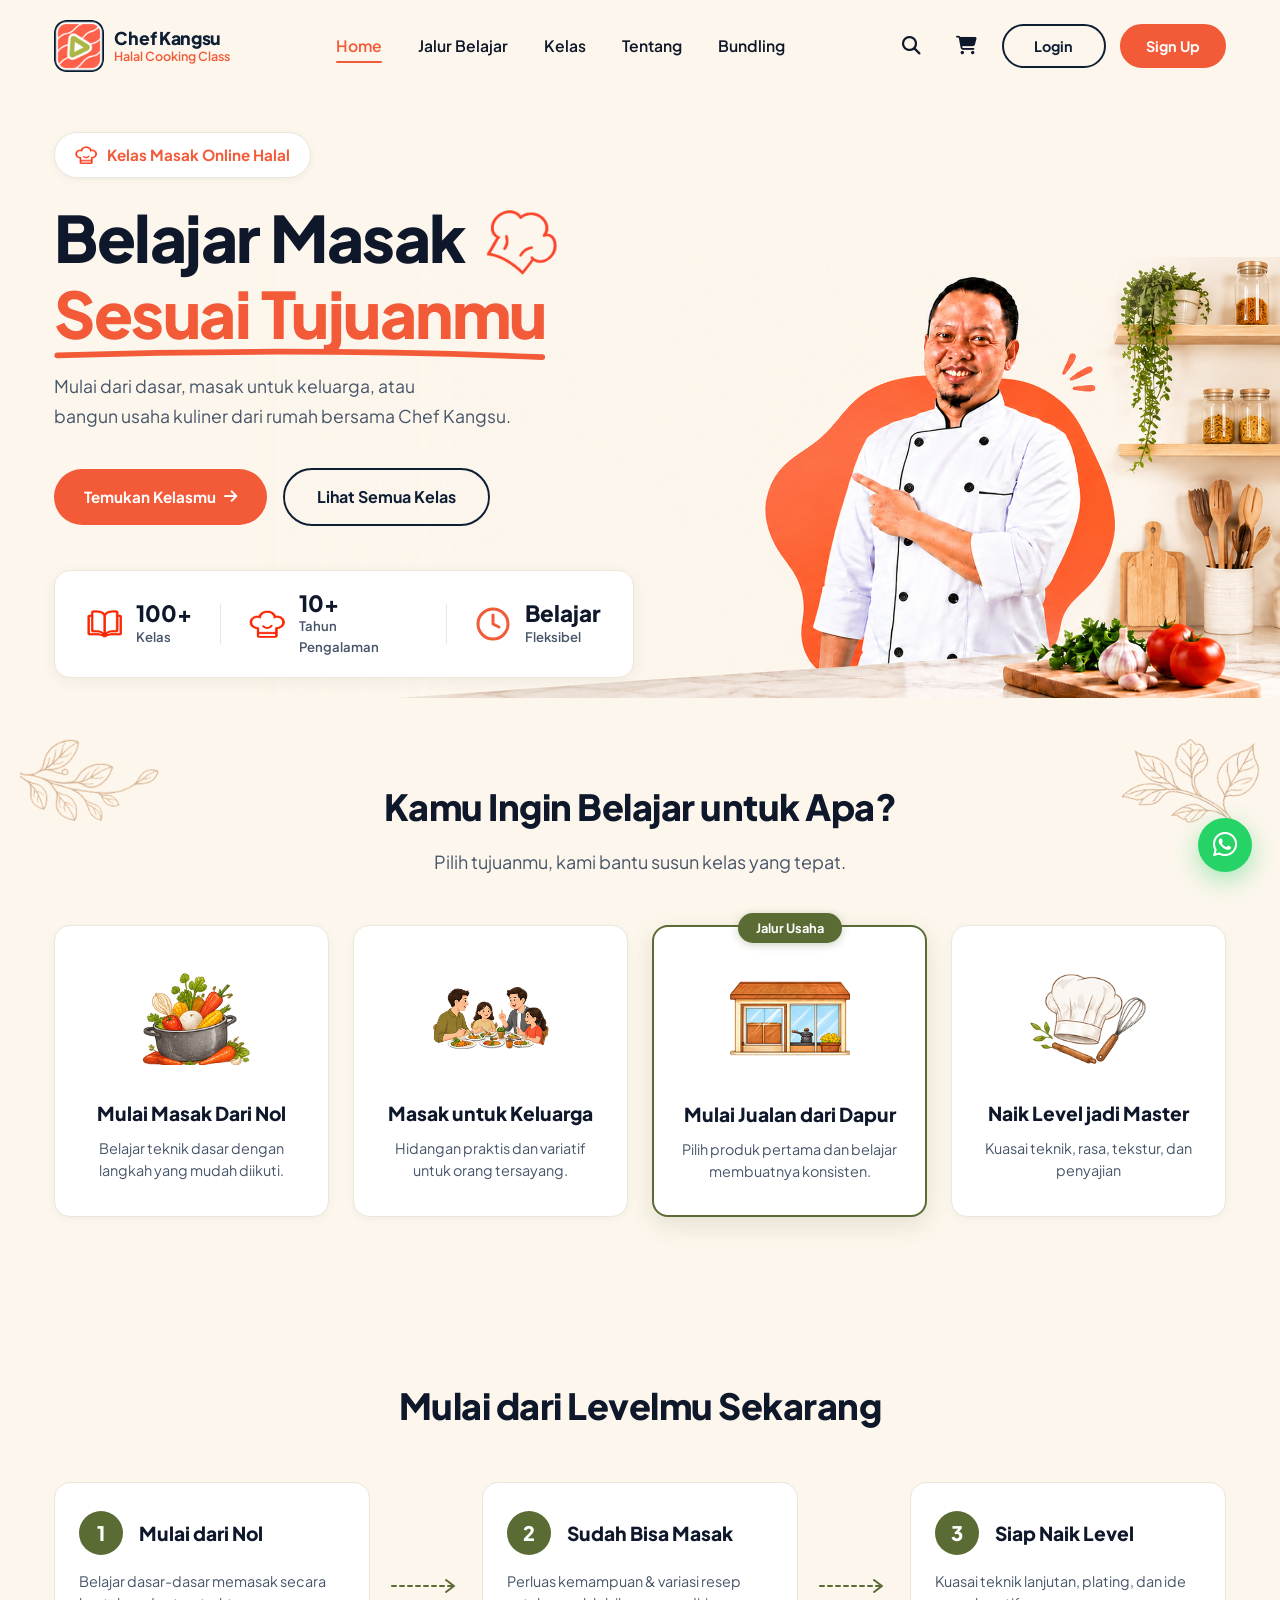
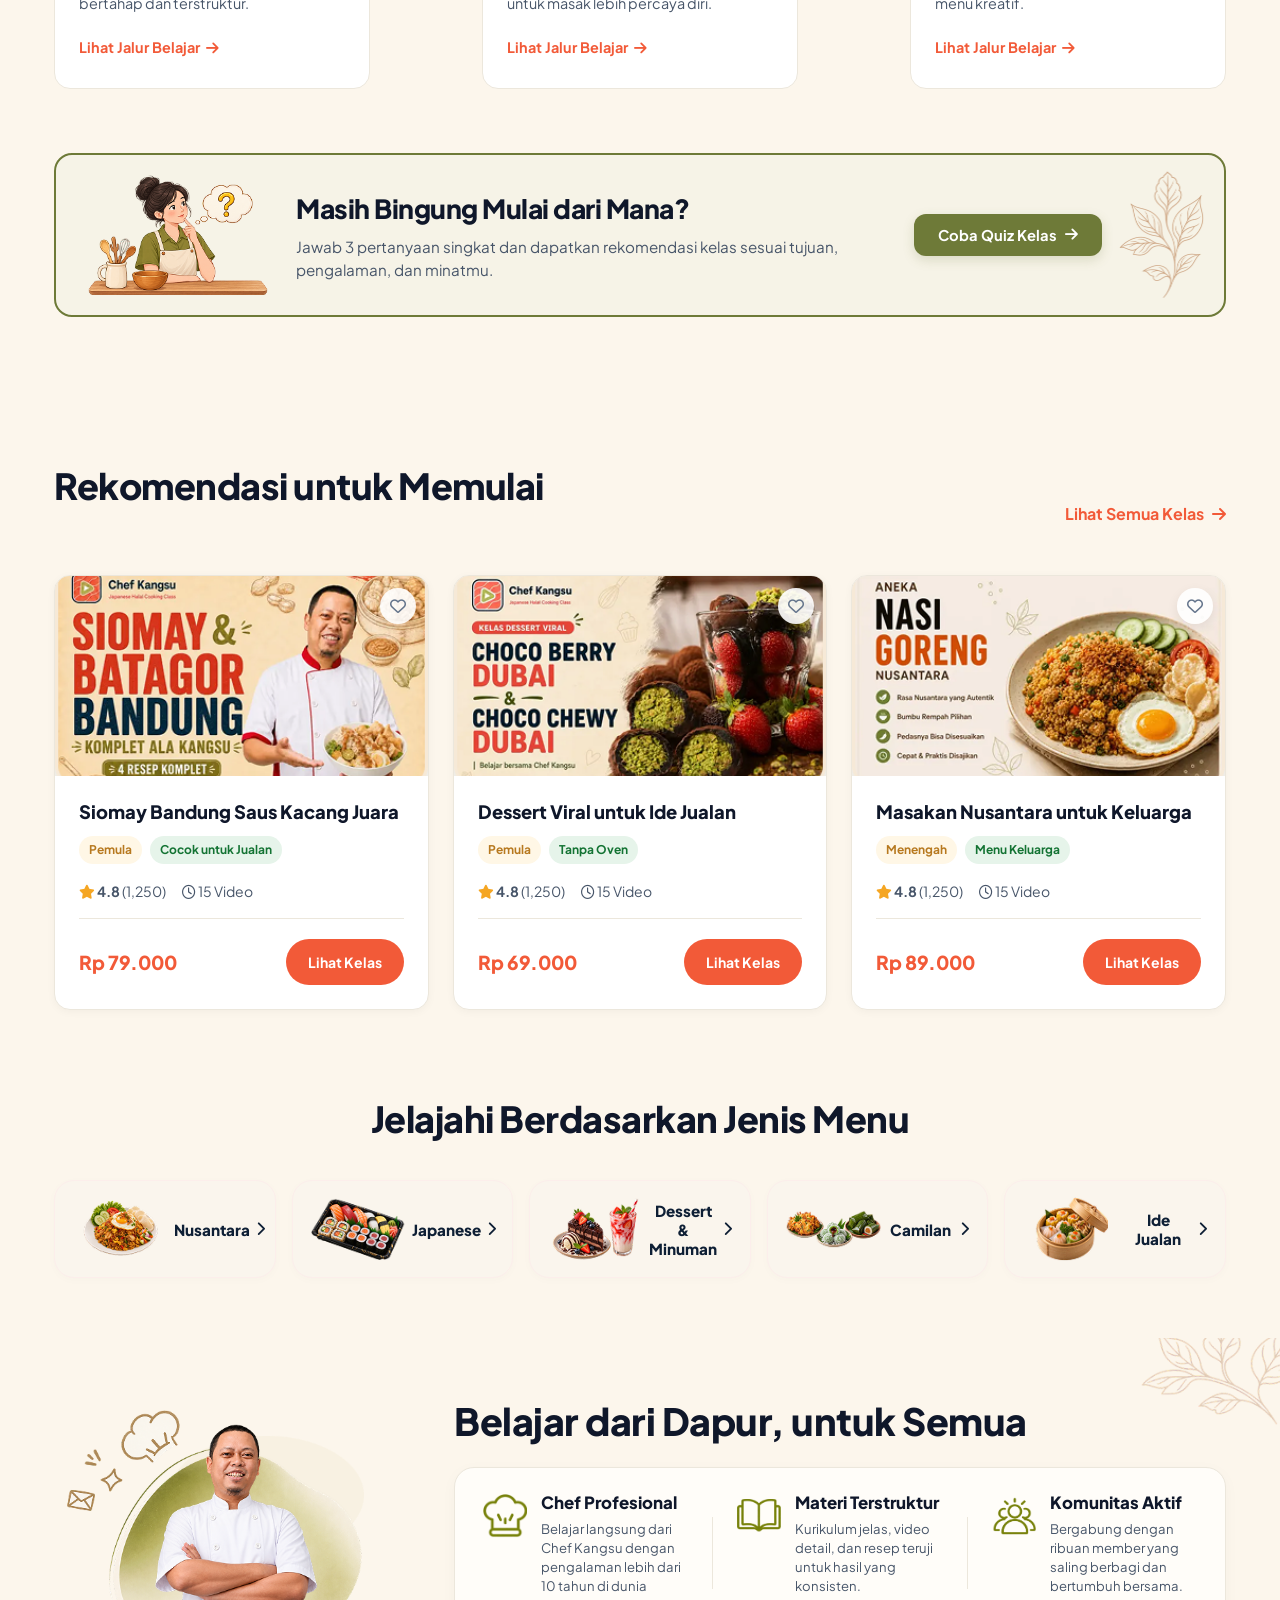
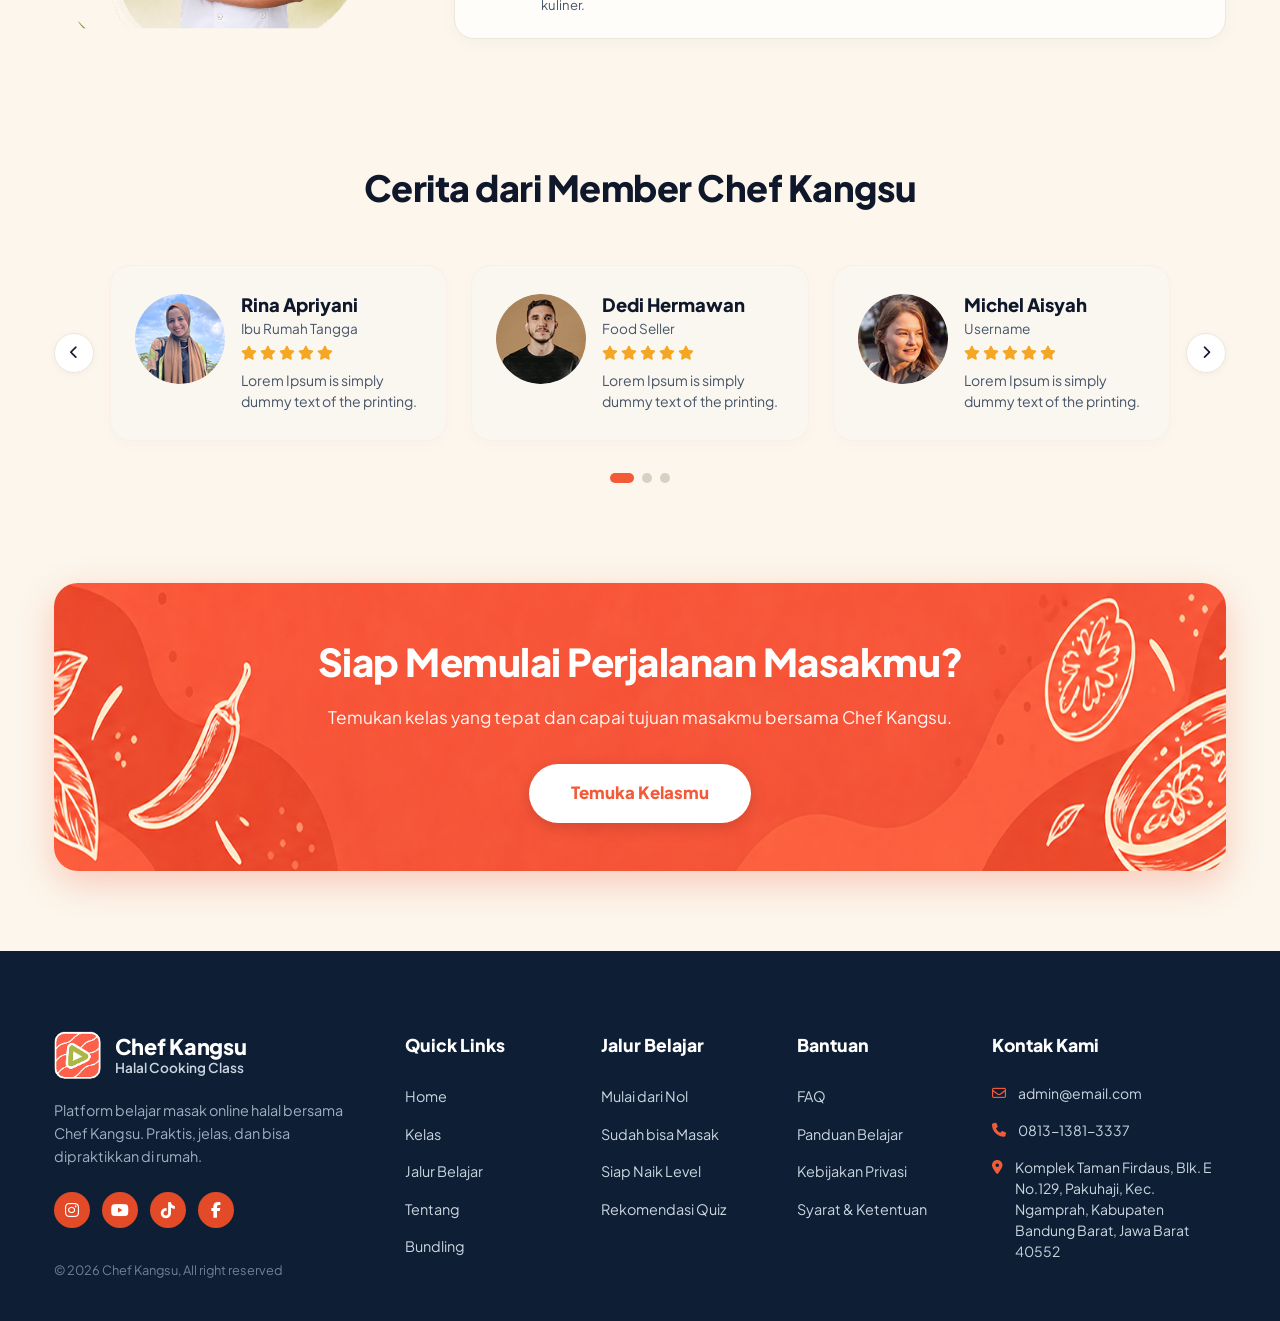
==== index.html @ f5a09a54 "First Commit" ====
<!DOCTYPE html>
<html lang="id">
<head>
  <meta charset="UTF-8">
  <meta name="viewport" content="width=device-width, initial-scale=1.0">
  <title>Chef Kangsu - Halal Cooking Class</title>
  
  <!-- Google Fonts: Plus Jakarta Sans -->
  <link rel="preconnect" href="https://fonts.googleapis.com">
  <link rel="preconnect" href="https://fonts.gstatic.com" crossorigin>
  <link href="https://fonts.googleapis.com/css2?family=Plus+Jakarta+Sans:wght@400;500;600;700;800&display=swap" rel="stylesheet">
  
  <!-- FontAwesome Icons -->
  <link rel="stylesheet" href="https://cdnjs.cloudflare.com/ajax/libs/font-awesome/6.4.0/css/all.min.css">
  
  <!-- Custom Styles -->
  <link rel="stylesheet" href="style.css">
</head>
<body>

  <!-- ==================== HEADER / NAVBAR ==================== -->
  <header class="navbar" id="navbar">
    <div class="container nav-container">
      <a href="#" class="logo-link">
        <img src="Asset/LogoBlack 1.png" alt="Chef Kangsu Logo" class="logo-img">
        <div class="logo-text">
          <span class="logo-name">Chef Kangsu</span>
          <span class="logo-tagline">Halal Cooking Class</span>
        </div>
      </a>

      <nav class="nav-menu" id="nav-menu">
        <ul class="nav-list">
          <li class="nav-item"><a href="#home" class="nav-link active">Home</a></li>
          <li class="nav-item"><a href="#jalur" class="nav-link">Jalur Belajar</a></li>
          <li class="nav-item"><a href="#kelas" class="nav-link">Kelas</a></li>
          <li class="nav-item"><a href="#tentang" class="nav-link">Tentang</a></li>
          <li class="nav-item"><a href="#bundling" class="nav-link">Bundling</a></li>
        </ul>
        <div class="mobile-nav-actions">
          <a href="#login" class="btn btn-outline-dark btn-pill">Login</a>
          <a href="#signup" class="btn btn-primary btn-pill">Sign Up</a>
        </div>
      </nav>

      <div class="nav-actions">
        <button class="icon-btn" aria-label="Search"><i class="fa-solid fa-magnifying-glass"></i></button>
        <button class="icon-btn" aria-label="Cart"><i class="fa-solid fa-cart-shopping"></i></button>
        <a href="#login" class="btn btn-outline-dark btn-pill">Login</a>
        <a href="#signup" class="btn btn-primary btn-pill">Sign Up</a>
        <button class="hamburger" id="hamburger" aria-label="Toggle Navigation">
          <i class="fa-solid fa-bars"></i>
        </button>
      </div>
    </div>
  </header>

  <main>
    <!-- ==================== HERO SECTION ==================== -->
    <section class="hero" id="home">
      <div class="hero-bg-visual">
        <img src="Asset/homebaru3.png" alt="Chef Kangsu - Halal Cooking Class" class="full-hero-bg-img">
      </div>

      <div class="container hero-container">
        <div class="hero-content">

          <!-- Badge Tag -->
          <div class="badge-tag">
            <img src="Asset/topicardbawah.png" alt="Chef Hat" class="badge-tag-icon">
            <span>Kelas Masak Online Halal</span>
          </div>

          <!-- Hero Title dengan Doodle Chef Hat dari foto -->
          <h1 class="hero-title">
            Belajar Masak
            <img src="Asset/herotopi.png" alt="Chef Hat" class="doodle-hat">
            <br>
            <span class="text-coral underline-wrapper">
              Sesuai Tujuanmu
              <svg class="doodle-underline" viewBox="0 0 580 22" fill="none" preserveAspectRatio="none">
                <path d="M 4 14 Q 290 4 576 16" stroke="#F25A38" stroke-width="7" stroke-linecap="round"/>
              </svg>
            </span>
          </h1>

          <!-- Deskripsi -->
          <p class="hero-description">
            Mulai dari dasar, masak untuk keluarga, atau<br>
            bangun usaha kuliner dari rumah bersama Chef Kangsu.
          </p>

          <!-- CTA Buttons -->
          <div class="hero-cta-group">
            <a href="#kelas" class="btn btn-primary btn-pill btn-arrow">
              Temukan Kelasmu <i class="fa-solid fa-arrow-right"></i>
            </a>
            <a href="#kelas" class="btn btn-outline-hero">Lihat Semua Kelas</a>
          </div>

          <!-- Stats Card -->
          <div class="hero-stats">
            <div class="stat-item">
              <div class="stat-icon">
                <img src="Asset/bukucardbawah.png" alt="Kelas" class="stat-card-icon">
              </div>
              <div class="stat-info">
                <span class="stat-number">100+</span>
                <span class="stat-label">Kelas</span>
              </div>
            </div>

            <div class="stat-divider"></div>

            <div class="stat-item">
              <div class="stat-icon">
                <img src="Asset/topicardbawah.png" alt="Tahun Pengalaman" class="stat-card-icon">
              </div>
              <div class="stat-info">
                <span class="stat-number">10+</span>
                <span class="stat-label">Tahun Pengalaman</span>
              </div>
            </div>

            <div class="stat-divider"></div>

            <div class="stat-item">
              <div class="stat-icon">
                <!-- Ikon Jam (persis template 1Home) -->
                <svg width="36" height="36" viewBox="0 0 24 24" fill="none" stroke="#F25A38" stroke-width="2" stroke-linecap="round" stroke-linejoin="round">
                  <circle cx="12" cy="12" r="10"/>
                  <polyline points="12 6 12 12 16 14"/>
                </svg>
              </div>
              <div class="stat-info">
                <span class="stat-number">Belajar</span>
                <span class="stat-label">Fleksibel</span>
              </div>
            </div>

          </div>

        </div>
      </div>
    </section>

    <!-- ==================== TUJUAN BELAJAR SECTION ==================== -->
    <section class="section section-tujuan" id="tujuan">
      <div class="container">
        <!-- Decorative Leaves (Tertukar: Left = daundekor2, Right = daundekor1) -->
        <img src="Asset/daundekor2.png" alt="" class="leaf-decor leaf-left">
        <img src="Asset/daundekor1.png" alt="" class="leaf-decor leaf-right">

        <div class="section-header text-center">
          <h2 class="section-title">Kamu Ingin Belajar untuk Apa?</h2>
          <p class="section-subtitle">Pilih tujuanmu, kami bantu susun kelas yang tepat.</p>
        </div>

        <div class="grid grid-4 grid-tujuan">
          <!-- Card 1 -->
          <div class="card card-tujuan">
            <div class="card-img-wrapper">
              <img src="Asset/cardbelajar1.png" alt="Mulai Masak Dari Nol">
            </div>
            <h3 class="card-title">Mulai Masak Dari Nol</h3>
            <p class="card-desc">Belajar teknik dasar dengan langkah yang mudah diikuti.</p>
          </div>

          <!-- Card 2 -->
          <div class="card card-tujuan">
            <div class="card-img-wrapper">
              <img src="Asset/cardbelajar2.png" alt="Masak untuk Keluarga">
            </div>
            <h3 class="card-title">Masak untuk Keluarga</h3>
            <p class="card-desc">Hidangan praktis dan variatif untuk orang tersayang.</p>
          </div>

          <!-- Card 3 (Highlighted) -->
          <div class="card card-tujuan card-highlight">
            <span class="card-badge-top">Jalur Usaha</span>
            <div class="card-img-wrapper">
              <img src="Asset/cardbelajar3.png" alt="Mulai Jualan dari Dapur">
            </div>
            <h3 class="card-title">Mulai Jualan dari Dapur</h3>
            <p class="card-desc">Pilih produk pertama dan belajar membuatnya konsisten.</p>
          </div>

          <!-- Card 4 -->
          <div class="card card-tujuan">
            <div class="card-img-wrapper">
              <img src="Asset/cardbelajar4.png" alt="Naik Level jadi Master">
            </div>
            <h3 class="card-title">Naik Level jadi Master</h3>
            <p class="card-desc">Kuasai teknik, rasa, tekstur, dan penyajian</p>
          </div>
        </div>
      </div>
    </section>

    <!-- ==================== ALUR LEVEL SECTION ==================== -->
    <section class="section section-level" id="jalur">
      <div class="container">
        <div class="section-header text-center">
          <h2 class="section-title">Mulai dari Levelmu Sekarang</h2>
        </div>

        <div class="level-flow">
          <!-- Step 1 -->
          <div class="level-card">
            <div class="level-card-header">
              <div class="level-badge">1</div>
              <h3 class="level-title">Mulai dari Nol</h3>
            </div>
            <p class="level-desc">Belajar dasar-dasar memasak secara bertahap dan terstruktur.</p>
            <a href="#kelas" class="level-link">Lihat Jalur Belajar <i class="fa-solid fa-arrow-right"></i></a>
          </div>

          <!-- Dashed Arrow 1 -->
          <div class="level-arrow">
            <svg width="72" height="16" viewBox="0 0 72 16" fill="none">
              <path d="M2 8H62" stroke="#5B6B34" stroke-width="2" stroke-dasharray="4 4" stroke-linecap="round"/>
              <path d="M56 2L64 8L56 14" stroke="#5B6B34" stroke-width="2" stroke-linecap="round" stroke-linejoin="round"/>
            </svg>
          </div>

          <!-- Step 2 -->
          <div class="level-card">
            <div class="level-card-header">
              <div class="level-badge">2</div>
              <h3 class="level-title">Sudah Bisa Masak</h3>
            </div>
            <p class="level-desc">Perluas kemampuan & variasi resep untuk masak lebih percaya diri.</p>
            <a href="#kelas" class="level-link">Lihat Jalur Belajar <i class="fa-solid fa-arrow-right"></i></a>
          </div>

          <!-- Dashed Arrow 2 -->
          <div class="level-arrow">
            <svg width="72" height="16" viewBox="0 0 72 16" fill="none">
              <path d="M2 8H62" stroke="#5B6B34" stroke-width="2" stroke-dasharray="4 4" stroke-linecap="round"/>
              <path d="M56 2L64 8L56 14" stroke="#5B6B34" stroke-width="2" stroke-linecap="round" stroke-linejoin="round"/>
            </svg>
          </div>

          <!-- Step 3 -->
          <div class="level-card">
            <div class="level-card-header">
              <div class="level-badge">3</div>
              <h3 class="level-title">Siap Naik Level</h3>
            </div>
            <p class="level-desc">Kuasai teknik lanjutan, plating, dan ide menu kreatif.</p>
            <a href="#kelas" class="level-link">Lihat Jalur Belajar <i class="fa-solid fa-arrow-right"></i></a>
          </div>
        </div>

        <!-- Quiz Banner -->
        <div class="quiz-banner">
          <div class="quiz-visual">
            <img src="Asset/bingung.png" alt="Bingung Pilih Kelas" class="quiz-img">
          </div>
          <div class="quiz-content">
            <h3 class="quiz-title">Masih Bingung Mulai dari Mana?</h3>
            <p class="quiz-desc">Jawab 3 pertanyaan singkat dan dapatkan rekomendasi kelas sesuai tujuan, pengalaman, dan minatmu.</p>
          </div>
          <div class="quiz-action">
            <button class="btn btn-olive btn-pill btn-arrow" id="open-quiz-btn">
              Coba Quiz Kelas <i class="fa-solid fa-arrow-right"></i>
            </button>
          </div>
          <img src="Asset/card daun keatas .png" alt="" class="quiz-leaf-decor">
        </div>
      </div>
    </section>

    <!-- ==================== REKOMENDASI KELAS SECTION ==================== -->
    <section class="section section-rekomendasi" id="kelas">
      <div class="container">
        <div class="section-header-flex">
          <div>
            <h2 class="section-title">Rekomendasi untuk Memulai</h2>
          </div>
          <a href="#semua-kelas" class="link-see-all">Lihat Semua Kelas <i class="fa-solid fa-arrow-right"></i></a>
        </div>

        <div class="grid grid-3 grid-courses" id="courses-grid">
          <!-- Course Card 1 -->
          <div class="card card-course" data-category="camilan idejualan pemula">
            <div class="course-thumb">
              <img src="Asset/siomay.png" alt="Siomay Bandung Saus Kacang Juara">
              <button class="course-wishlist-btn" aria-label="Simpan ke Wishlist">
                <i class="fa-regular fa-heart"></i>
              </button>
            </div>
            <div class="course-body">
              <h3 class="course-title">Siomay Bandung Saus Kacang Juara</h3>
              <div class="course-tags">
                <span class="tag tag-yellow">Pemula</span>
                <span class="tag tag-green">Cocok untuk Jualan</span>
              </div>
              <div class="course-meta">
                <span class="meta-rating"><i class="fa-solid fa-star text-gold"></i> <strong>4.8</strong> (1,250)</span>
                <span class="meta-duration"><i class="fa-regular fa-clock"></i> 15 Video</span>
              </div>
              <div class="course-footer">
                <span class="course-price">Rp 79.000</span>
                <a href="#kelas" class="btn btn-primary btn-sm">Lihat Kelas</a>
              </div>
            </div>
          </div>

          <!-- Course Card 2 -->
          <div class="card card-course" data-category="dessert idejualan pemula">
            <div class="course-thumb">
              <img src="Asset/dubai.png" alt="Dessert Viral untuk Ide Jualan">
              <button class="course-wishlist-btn" aria-label="Simpan ke Wishlist">
                <i class="fa-regular fa-heart"></i>
              </button>
            </div>
            <div class="course-body">
              <h3 class="course-title">Dessert Viral untuk Ide Jualan</h3>
              <div class="course-tags">
                <span class="tag tag-yellow">Pemula</span>
                <span class="tag tag-green">Tanpa Oven</span>
              </div>
              <div class="course-meta">
                <span class="meta-rating"><i class="fa-solid fa-star text-gold"></i> <strong>4.8</strong> (1,250)</span>
                <span class="meta-duration"><i class="fa-regular fa-clock"></i> 15 Video</span>
              </div>
              <div class="course-footer">
                <span class="course-price">Rp 69.000</span>
                <a href="#kelas" class="btn btn-primary btn-sm">Lihat Kelas</a>
              </div>
            </div>
          </div>

          <!-- Course Card 3 -->
          <div class="card card-course" data-category="nusantara keluarga menengah">
            <div class="course-thumb">
              <img src="Asset/nasi.png" alt="Masakan Nusantara untuk Keluarga">
              <button class="course-wishlist-btn" aria-label="Simpan ke Wishlist">
                <i class="fa-regular fa-heart"></i>
              </button>
            </div>
            <div class="course-body">
              <h3 class="course-title">Masakan Nusantara untuk Keluarga</h3>
              <div class="course-tags">
                <span class="tag tag-yellow">Menengah</span>
                <span class="tag tag-green">Menu Keluarga</span>
              </div>
              <div class="course-meta">
                <span class="meta-rating"><i class="fa-solid fa-star text-gold"></i> <strong>4.8</strong> (1,250)</span>
                <span class="meta-duration"><i class="fa-regular fa-clock"></i> 15 Video</span>
              </div>
              <div class="course-footer">
                <span class="course-price">Rp 89.000</span>
                <a href="#kelas" class="btn btn-primary btn-sm">Lihat Kelas</a>
              </div>
            </div>
          </div>
        </div>
      </div>
    </section>

    <!-- ==================== JELAJAHI KATEGORI SECTION ==================== -->
    <section class="section section-kategori">
      <div class="container">
        <div class="section-header text-center">
          <h2 class="section-title">Jelajahi Berdasarkan Jenis Menu</h2>
          <div class="category-scroll-hint">
            <span><i class="fa-solid fa-hand-pointer"></i> Geser untuk melihat menu</span>
            <i class="fa-solid fa-arrow-right-long hint-arrow-anim"></i>
          </div>
        </div>

        <div class="category-cards">
          <a href="#kelas" class="cat-card" data-cat="nusantara">
            <img src="Asset/Nusantara.png" alt="Nusantara" class="cat-card-img">
            <span class="cat-card-name">Nusantara</span>
            <i class="fa-solid fa-chevron-right cat-arrow"></i>
          </a>

          <a href="#kelas" class="cat-card" data-cat="japanese">
            <img src="Asset/Japanese.png" alt="Japanese" class="cat-card-img">
            <span class="cat-card-name">Japanese</span>
            <i class="fa-solid fa-chevron-right cat-arrow"></i>
          </a>

          <a href="#kelas" class="cat-card" data-cat="dessert">
            <img src="Asset/Dessert.png" alt="Dessert & Minuman" class="cat-card-img">
            <span class="cat-card-name">Dessert &<br>Minuman</span>
            <i class="fa-solid fa-chevron-right cat-arrow"></i>
          </a>

          <a href="#kelas" class="cat-card" data-cat="camilan">
            <img src="Asset/camilan.png" alt="Camilan" class="cat-card-img">
            <span class="cat-card-name">Camilan</span>
            <i class="fa-solid fa-chevron-right cat-arrow"></i>
          </a>

          <a href="#kelas" class="cat-card" data-cat="idejualan">
            <img src="Asset/idejualan.png" alt="Ide Jualan" class="cat-card-img">
            <span class="cat-card-name">Ide Jualan</span>
            <i class="fa-solid fa-chevron-right cat-arrow"></i>
          </a>
        </div>
      </div>
    </section>

    <!-- ==================== TENTANG / PILAR KEEUNGGULAN ==================== -->
    <section class="section section-tentang" id="tentang">
      <div class="container tentang-container">
        <div class="tentang-visual">
          <img src="Asset/Tentang.png" alt="Chef Kangsu - Belajar dari Dapur" class="tentang-img">
        </div>

        <div class="tentang-content">
          <h2 class="tentang-main-title">Belajar dari Dapur, untuk Semua</h2>

          <div class="pillars-card">
            <!-- Pillar 1 -->
            <div class="pillar-item">
              <div class="pillar-icon">
                <img src="Asset/topi hijau tentang.png" alt="Chef Profesional" class="pillar-img-icon">
              </div>
              <div class="pillar-info">
                <h3 class="pillar-title">Chef Profesional</h3>
                <p class="pillar-desc">Belajar langsung dari Chef Kangsu dengan pengalaman lebih dari 10 tahun di dunia kuliner.</p>
              </div>
            </div>

            <div class="pillar-divider"></div>

            <!-- Pillar 2 -->
            <div class="pillar-item">
              <div class="pillar-icon">
                <img src="Asset/buku hijau tentang.png" alt="Materi Terstruktur" class="pillar-img-icon">
              </div>
              <div class="pillar-info">
                <h3 class="pillar-title">Materi Terstruktur</h3>
                <p class="pillar-desc">Kurikulum jelas, video detail, dan resep teruji untuk hasil yang konsisten.</p>
              </div>
            </div>

            <div class="pillar-divider"></div>

            <!-- Pillar 3 -->
            <div class="pillar-item">
              <div class="pillar-icon">
                <img src="Asset/orang hijau tentang.png" alt="Komunitas Aktif" class="pillar-img-icon">
              </div>
              <div class="pillar-info">
                <h3 class="pillar-title">Komunitas Aktif</h3>
                <p class="pillar-desc">Bergabung dengan ribuan member yang saling berbagi dan bertumbuh bersama.</p>
              </div>
            </div>
          </div>
        </div>
      </div>
      <img src="Asset/daundekor1.png" alt="" class="tentang-leaf-decor">
    </section>

    <!-- ==================== TESTIMONIAL CAROUSEL SECTION ==================== -->
    <section class="section section-testimonial">
      <div class="container">
        <div class="section-header text-center">
          <h2 class="section-title">Cerita dari Member Chef Kangsu</h2>
        </div>

        <div class="testimonial-slider-wrapper">
          <button class="slider-arrow prev-btn" id="testimonial-prev" aria-label="Previous Testimonial">
            <i class="fa-solid fa-chevron-left"></i>
          </button>

          <div class="testimonial-slider" id="testimonial-slider">
            <!-- Testimonial 1 -->
            <div class="card card-testimonial active">
              <div class="testimonial-user">
                <img src="Asset/Ellipse 17.png" alt="Rina Apriyani" class="user-avatar">
                <div class="user-info">
                  <h4 class="user-name">Rina Apriyani</h4>
                  <span class="user-role">Ibu Rumah Tangga</span>
                  <div class="stars">
                    <i class="fa-solid fa-star"></i>
                    <i class="fa-solid fa-star"></i>
                    <i class="fa-solid fa-star"></i>
                    <i class="fa-solid fa-star"></i>
                    <i class="fa-solid fa-star"></i>
                  </div>
                  <p class="testimonial-text">Lorem Ipsum is simply dummy text of the printing.</p>
                </div>
              </div>
            </div>

            <!-- Testimonial 2 -->
            <div class="card card-testimonial active">
              <div class="testimonial-user">
                <img src="Asset/Ellipse 18.png" alt="Dedi Hermawan" class="user-avatar">
                <div class="user-info">
                  <h4 class="user-name">Dedi Hermawan</h4>
                  <span class="user-role">Food Seller</span>
                  <div class="stars">
                    <i class="fa-solid fa-star"></i>
                    <i class="fa-solid fa-star"></i>
                    <i class="fa-solid fa-star"></i>
                    <i class="fa-solid fa-star"></i>
                    <i class="fa-solid fa-star"></i>
                  </div>
                  <p class="testimonial-text">Lorem Ipsum is simply dummy text of the printing.</p>
                </div>
              </div>
            </div>

            <!-- Testimonial 3 -->
            <div class="card card-testimonial active">
              <div class="testimonial-user">
                <img src="Asset/Ellipse 19.png" alt="Michel Aisyah" class="user-avatar">
                <div class="user-info">
                  <h4 class="user-name">Michel Aisyah</h4>
                  <span class="user-role">Username</span>
                  <div class="stars">
                    <i class="fa-solid fa-star"></i>
                    <i class="fa-solid fa-star"></i>
                    <i class="fa-solid fa-star"></i>
                    <i class="fa-solid fa-star"></i>
                    <i class="fa-solid fa-star"></i>
                  </div>
                  <p class="testimonial-text">Lorem Ipsum is simply dummy text of the printing.</p>
                </div>
              </div>
            </div>
          </div>

          <button class="slider-arrow next-btn" id="testimonial-next" aria-label="Next Testimonial">
            <i class="fa-solid fa-chevron-right"></i>
          </button>
        </div>

        <div class="slider-dots" id="slider-dots">
          <span class="dot active" data-index="0"></span>
          <span class="dot" data-index="1"></span>
          <span class="dot" data-index="2"></span>
        </div>
      </div>
    </section>

    <!-- ==================== BANNER CTA BOTTOM ==================== -->
    <section class="section section-cta-bottom">
      <div class="container">
        <div class="cta-card">
          <div class="cta-content">
            <h2 class="cta-title">Siap Memulai Perjalanan Masakmu?</h2>
            <p class="cta-desc">Temukan kelas yang tepat dan capai tujuan masakmu bersama Chef Kangsu.</p>
            <a href="#kelas" class="btn btn-white btn-pill">Temuka Kelasmu</a>
          </div>
        </div>
      </div>
    </section>
  </main>

  <!-- ==================== FOOTER ==================== -->
  <footer class="footer">
    <div class="container footer-container">
      <!-- Col 1: Brand Info -->
      <div class="footer-col brand-col">
        <a href="#" class="footer-logo-link">
          <img src="Asset/logowhite.png" alt="Chef Kangsu Halal Cooking Class" class="footer-logo">
          <div class="footer-logo-text">
            <span class="footer-logo-name">Chef Kangsu</span>
            <span class="footer-logo-tagline">Halal Cooking Class</span>
          </div>
        </a>
        <p class="footer-brand-desc">
          Platform belajar masak online halal bersama Chef Kangsu. Praktis, jelas, dan bisa dipraktikkan di rumah.
        </p>
        <div class="social-links">
          <a href="#" aria-label="Instagram"><i class="fa-brands fa-instagram"></i></a>
          <a href="#" aria-label="YouTube"><i class="fa-brands fa-youtube"></i></a>
          <a href="#" aria-label="TikTok"><i class="fa-brands fa-tiktok"></i></a>
          <a href="#" aria-label="Facebook"><i class="fa-brands fa-facebook-f"></i></a>
        </div>
        <p class="copyright">&copy; 2026 Chef Kangsu, All right reserved</p>
      </div>

      <!-- Col 2: Quick Links -->
      <div class="footer-col">
        <h4 class="footer-heading">Quick Links</h4>
        <ul class="footer-menu">
          <li><a href="#home">Home</a></li>
          <li><a href="#kelas">Kelas</a></li>
          <li><a href="#jalur">Jalur Belajar</a></li>
          <li><a href="#tentang">Tentang</a></li>
          <li><a href="#bundling">Bundling</a></li>
        </ul>
      </div>

      <!-- Col 3: Jalur Belajar -->
      <div class="footer-col">
        <h4 class="footer-heading">Jalur Belajar</h4>
        <ul class="footer-menu">
          <li><a href="#jalur">Mulai dari Nol</a></li>
          <li><a href="#jalur">Sudah bisa Masak</a></li>
          <li><a href="#jalur">Siap Naik Level</a></li>
          <li><a href="#quiz">Rekomendasi Quiz</a></li>
        </ul>
      </div>

      <!-- Col 4: Bantuan -->
      <div class="footer-col">
        <h4 class="footer-heading">Bantuan</h4>
        <ul class="footer-menu">
          <li><a href="#faq">FAQ</a></li>
          <li><a href="#panduan">Panduan Belajar</a></li>
          <li><a href="#privasi">Kebijakan Privasi</a></li>
          <li><a href="#syarat">Syarat & Ketentuan</a></li>
        </ul>
      </div>

      <!-- Col 5: Kontak Kami -->
      <div class="footer-col contact-col">
        <h4 class="footer-heading">Kontak Kami</h4>
        <ul class="footer-contact-list">
          <li>
            <i class="fa-regular fa-envelope"></i>
            <span>admin@email.com</span>
          </li>
          <li>
            <i class="fa-solid fa-phone"></i>
            <span>0813-1381-3337</span>
          </li>
          <li>
            <i class="fa-solid fa-location-dot"></i>
            <span>Komplek Taman Firdaus, Blk. E No.129, Pakuhaji, Kec. Ngamprah, Kabupaten Bandung Barat, Jawa Barat 40552</span>
          </li>
        </ul>
      </div>
    </div>
  </footer>

  <!-- ==================== INTERACTIVE QUIZ MODAL ==================== -->
  <div class="modal" id="quiz-modal">
    <div class="modal-overlay" id="modal-overlay"></div>
    <div class="modal-content">
      <button class="modal-close" id="modal-close" aria-label="Tutup Kuis"><i class="fa-solid fa-xmark"></i></button>
      <div class="modal-header text-center">
        <h3>Quiz Rekomendasi Kelas</h3>
        <p>Temukan kelas memasak yang paling pas untukmu</p>
      </div>
      <div class="quiz-progress">
        <div class="quiz-progress-bar" id="quiz-progress-bar"></div>
      </div>
      <div class="modal-body" id="quiz-body">
        <!-- Dynamic Quiz Content handled by main.js -->
      </div>
    </div>
  </div>

  <!-- ==================== FLOATING WHATSAPP CTA ==================== -->
  <a href="https://wa.me/6281313813337?text=Halo%20Chef%20Kangsu,%20saya%20tertarik%20dengan%20kelas%20memasak%20online" target="_blank" rel="noopener noreferrer" class="floating-whatsapp" aria-label="Hubungi Kami di WhatsApp">
    <i class="fa-brands fa-whatsapp"></i>
    <span class="whatsapp-tooltip">Tanya Seputar Kelas</span>
  </a>

  <script src="main.js"></script>
</body>
</html>
---- style.css ----
/* ==========================================================================
   Chef Kangsu - Halal Cooking Class Landing Page Stylesheet
   ========================================================================== */

/* 1. CSS VARIABLES & RESET */
:root {
  --color-coral: #F25A38;
  --color-coral-hover: #D94928;
  --color-coral-light: #FCEEEB;
  --color-olive: #5B6B34;
  --color-olive-hover: #4B592A;
  --color-bg-light: #FCF6EC;
  --color-bg-cream: #FCF6EC;
  --color-card-bg: #FFFFFF;
  --color-border: #ECE7DC;
  --color-text-main: #0F172A;
  --color-text-muted: #475569;
  --color-dark-navy: #0E1F35;
  --color-gold: #F5A623;
  --color-tag-yellow: #FFF7E6;
  --color-tag-yellow-text: #B7791F;
  --color-tag-green: #E6F4EA;
  --color-tag-green-text: #137333;
  
  --font-main: 'Plus Jakarta Sans', -apple-system, BlinkMacSystemFont, sans-serif;
  --radius-sm: 8px;
  --radius-md: 16px;
  --radius-lg: 24px;
  --radius-pill: 999px;
  --shadow-sm: 0 2px 8px rgba(0, 0, 0, 0.04);
  --shadow-md: 0 8px 24px rgba(0, 0, 0, 0.06);
  --shadow-lg: 0 16px 36px rgba(0, 0, 0, 0.08);
  
  --transition: all 0.3s cubic-bezier(0.25, 0.8, 0.25, 1);
}

*, *::before, *::after {
  box-sizing: border-box;
  margin: 0;
  padding: 0;
}

html {
  scroll-behavior: smooth;
  scroll-padding-top: 90px;
  font-size: 16px;
}

body {
  font-family: var(--font-main);
  background-color: #FCF6EC;
  color: var(--color-text-main);
  line-height: 1.6;
  overflow-x: hidden;
  -webkit-font-smoothing: antialiased;
}

img {
  max-width: 100%;
  height: auto;
  display: block;
}

a {
  text-decoration: none;
  color: inherit;
  transition: var(--transition);
}

ul {
  list-style: none;
}

button {
  cursor: pointer;
  border: none;
  background: none;
  font-family: inherit;
}

/* 2. UTILITY CLASSES */
.container {
  width: 100%;
  max-width: 1220px;
  margin: 0 auto;
  padding: 0 24px;
}

.text-coral { color: var(--color-coral); }
.text-gold { color: var(--color-gold); }
.text-center { text-align: center; }

.section {
  padding: 80px 0;
  position: relative;
}

.section-header {
  margin-bottom: 48px;
}

.section-title {
  font-size: 2.25rem;
  font-weight: 800;
  color: var(--color-text-main);
  letter-spacing: -0.5px;
  margin-bottom: 12px;
}

.section-subtitle {
  font-size: 1.125rem;
  color: var(--color-text-muted);
}

.section-header-flex {
  display: flex;
  justify-content: space-between;
  align-items: flex-end;
  margin-bottom: 48px;
}

.link-see-all {
  color: var(--color-coral);
  font-weight: 700;
  font-size: 1rem;
  display: inline-flex;
  align-items: center;
  gap: 8px;
}

.link-see-all:hover {
  gap: 12px;
  color: var(--color-coral-hover);
}

/* Grid Layouts */
.grid {
  display: grid;
  gap: 24px;
}

.grid-3 { grid-template-columns: repeat(3, 1fr); }
.grid-4 { grid-template-columns: repeat(4, 1fr); }

/* Buttons */
.btn {
  display: inline-flex;
  align-items: center;
  justify-content: center;
  font-weight: 700;
  font-size: 0.95rem;
  padding: 14px 28px;
  border-radius: var(--radius-sm);
  transition: var(--transition);
  gap: 8px;
  border: 2px solid transparent;
}

.btn-pill {
  border-radius: var(--radius-pill);
}

.btn-primary {
  background-color: var(--color-coral);
  color: #FFFFFF;
}

.btn-primary:hover {
  background-color: var(--color-coral-hover);
  box-shadow: 0 6px 18px rgba(242, 90, 56, 0.35);
  transform: translateY(-2px);
}

.btn-secondary-light {
  background-color: #FFFDF9;
  color: var(--color-text-main);
  border: 1px solid var(--color-border);
}

.btn-secondary-light:hover {
  background-color: #FFFFFF;
  border-color: #D6D0C2;
  box-shadow: var(--shadow-sm);
}

.btn-outline-dark {
  background-color: transparent;
  color: var(--color-text-main);
  border: 1.5px solid var(--color-text-main);
  padding: 11px 24px;
  font-weight: 700;
  font-size: 0.95rem;
}

.btn-outline-dark:hover {
  background-color: var(--color-text-main);
  color: #FFFFFF;
}

.btn-olive {
  background-color: var(--color-olive);
  color: #FFFFFF;
}

.btn-olive:hover {
  background-color: var(--color-olive-hover);
  box-shadow: 0 6px 18px rgba(91, 107, 52, 0.35);
  transform: translateY(-2px);
}

.btn-white {
  background-color: #FFFFFF;
  color: var(--color-coral);
  font-weight: 800;
}

.btn-white:hover {
  background-color: #FFF3F0;
  transform: translateY(-2px);
}

.btn-text {
  background: transparent;
  color: var(--color-text-main);
  padding: 8px 16px;
}

.btn-text:hover {
  color: var(--color-coral);
}

.btn-sm {
  padding: 10px 20px;
  font-size: 0.875rem;
  border-radius: var(--radius-pill);
}

.icon-btn {
  width: 42px;
  height: 42px;
  border-radius: 50%;
  display: flex;
  align-items: center;
  justify-content: center;
  color: var(--color-text-main);
  font-size: 1.15rem;
  transition: var(--transition);
}

.icon-btn:hover {
  background-color: rgba(0, 0, 0, 0.05);
  color: var(--color-coral);
}

/* Cards Base */
.card {
  background: var(--color-card-bg);
  border-radius: var(--radius-md);
  border: 1px solid var(--color-border);
  box-shadow: var(--shadow-sm);
  transition: var(--transition);
}

.card:hover {
  box-shadow: var(--shadow-md);
  transform: translateY(-4px);
}

/* 3. HEADER / NAVBAR */
.navbar {
  position: sticky;
  top: 0;
  left: 0;
  right: 0;
  background-color: var(--color-bg-light);
  z-index: 1000;
  padding: 20px 0;
  transition: var(--transition);
}

.navbar.scrolled {
  background-color: rgba(252, 246, 236, 0.95);
  backdrop-filter: blur(10px);
  box-shadow: var(--shadow-sm);
  padding: 14px 0;
}

.nav-container {
  display: flex;
  align-items: center;
  justify-content: space-between;
}

.logo-img {
  height: 52px;
  width: auto;
  border-radius: 12px;
}

.logo-link {
  display: flex;
  align-items: center;
  gap: 10px;
  text-decoration: none;
}

.logo-text {
  display: flex;
  flex-direction: column;
  line-height: 1.2;
}

.logo-name {
  font-size: 1.1rem;
  font-weight: 800;
  color: var(--color-dark-navy);
  letter-spacing: -0.3px;
}

.logo-tagline {
  font-size: 0.78rem;
  font-weight: 600;
  color: var(--color-coral);
}

.nav-list {
  display: flex;
  align-items: center;
  gap: 36px;
}

.nav-link {
  font-weight: 600;
  font-size: 0.98rem;
  color: var(--color-text-main);
  position: relative;
  padding-bottom: 4px;
}

.nav-link:hover,
.nav-link.active {
  color: var(--color-coral);
}

.nav-link.active::after {
  content: '';
  position: absolute;
  bottom: -4px;
  left: 0;
  width: 100%;
  height: 2.5px;
  background-color: var(--color-coral);
  border-radius: 2px;
}

.nav-actions {
  display: flex;
  align-items: center;
  gap: 14px;
}

.nav-actions .btn {
  height: 44px;
  min-width: 104px;
  padding: 0 24px;
  font-size: 0.9rem;
  font-weight: 700;
  box-sizing: border-box;
  display: inline-flex;
  align-items: center;
  justify-content: center;
  line-height: 1;
}

.nav-actions .btn-outline-dark {
  border: 2px solid var(--color-dark-navy);
  color: var(--color-dark-navy);
  background-color: transparent;
}

.nav-actions .btn-primary {
  border: 2px solid var(--color-coral);
  background-color: var(--color-coral);
  color: #FFFFFF;
}

.hamburger {
  display: none;
  font-size: 1.4rem;
  color: var(--color-text-main);
  padding: 8px;
}

/* 4. HERO SECTION */
.hero {
  position: relative;
  background-color: var(--color-bg-light);
  min-height: 560px;
  display: flex;
  align-items: center;
  overflow: hidden;
  padding: 40px 0 20px 0;
}

.hero-bg-visual {
  position: absolute;
  top: 0;
  right: 0;
  bottom: 0;
  width: 80%;
  height: 100%;
  pointer-events: none;
  z-index: 1;
  display: flex;
  align-items: flex-end;
  justify-content: flex-end;
  -webkit-mask-image: linear-gradient(to right, transparent 0%, #000 20%, #000 100%);
  mask-image: linear-gradient(to right, transparent 0%, #000 20%, #000 100%);
}

.full-hero-bg-img {
  width: 100%;
  height: 100%;
  max-height: 620px;
  object-fit: contain;
  object-position: center bottom;
}

.hero-container {
  position: relative;
  z-index: 2;
  width: 100%;
  max-width: 1220px;
  margin: 0 auto;
  padding: 0 24px;
}

.hero-content {
  max-width: 580px;
}

.hero-container {
  position: relative;
  z-index: 4;
  width: 100%;
  max-width: 1220px;
  margin: 0 auto;
  padding: 0 24px;
}

.hero-content {
  max-width: 580px;
}

/* Tombol Lihat Semua Kelas - kotak border tebal persis template */
.btn-outline-hero {
  display: inline-flex;
  align-items: center;
  justify-content: center;
  padding: 14px 32px;
  border-radius: 50px;
  border: 2.5px solid var(--color-dark-navy);
  background: transparent;
  color: var(--color-dark-navy);
  font-weight: 700;
  font-size: 1rem;
  cursor: pointer;
  transition: var(--transition);
  text-decoration: none;
}

.btn-outline-hero:hover {
  background-color: var(--color-dark-navy);
  color: #ffffff;
}

.badge-tag {
  display: inline-flex;
  align-items: center;
  gap: 10px;
  background-color: #FFFFFF;
  color: var(--color-coral);
  padding: 10px 20px;
  border-radius: var(--radius-pill);
  border: 1px solid var(--color-border);
  font-weight: 700;
  font-size: 0.95rem;
  margin-bottom: 24px;
  box-shadow: 0 2px 8px rgba(0,0,0,0.05);
}

.badge-tag-icon {
  width: 22px;
  height: 22px;
  object-fit: contain;
}

.hero-title {
  font-size: 4rem;
  font-weight: 800;
  line-height: 1.1;
  color: var(--color-text-main);
  margin-bottom: 24px;
  letter-spacing: -1.5px;
  position: relative;
}

.doodle-hat {
  display: inline-block;
  vertical-align: middle;
  margin-left: 10px;
  margin-top: -8px;
  width: 72px;
  height: 72px;
  object-fit: contain;
}

.underline-wrapper {
  position: relative;
  display: inline-block;
}

.doodle-underline {
  position: absolute;
  bottom: -14px;
  left: 0;
  width: 100%;
  height: 18px;
}

.hero-description {
  font-size: 1.1rem;
  color: var(--color-text-muted);
  margin-bottom: 36px;
  line-height: 1.7;
}

.hero-cta-group {
  display: flex;
  align-items: center;
  gap: 16px;
  margin-bottom: 44px;
  flex-wrap: wrap;
}

.hero-stats {
  display: inline-flex;
  align-items: center;
  gap: 28px;
  padding: 20px 32px;
  background-color: #FFFFFF;
  border-radius: var(--radius-md);
  border: 1px solid var(--color-border);
  box-shadow: 0 4px 16px rgba(0, 0, 0, 0.05);
}

.stat-item {
  display: flex;
  align-items: center;
  gap: 14px;
}

.stat-divider {
  width: 1px;
  height: 40px;
  background-color: var(--color-border);
}

.stat-icon {
  display: flex;
  align-items: center;
  justify-content: center;
}

.stat-card-icon {
  width: 36px;
  height: 36px;
  object-fit: contain;
}

.stat-img-icon {
  width: 48px;
  height: 48px;
  object-fit: contain;
}

.stat-info {
  display: flex;
  flex-direction: column;
}

.stat-number {
  font-weight: 800;
  font-size: 1.4rem;
  color: var(--color-text-main);
  line-height: 1.1;
}

.stat-label {
  font-size: 0.82rem;
  color: var(--color-text-muted);
  font-weight: 600;
}

.stat-number-stacked,
.stat-label-bold {
  font-weight: 800;
  font-size: 0.95rem;
  color: var(--color-text-main);
  line-height: 1.2;
}

/* End of Hero Section */

/* 5. SECTION TUJUAN BELAJAR */
.section-tujuan {
  background-color: var(--color-bg-cream);
  position: relative;
  overflow: hidden;
}

.leaf-decor {
  position: absolute;
  z-index: 1;
  pointer-events: none;
  opacity: 0.8;
}

.leaf-left {
  top: 40px;
  left: 20px;
  width: 140px;
}

.leaf-right {
  top: 40px;
  right: 20px;
  width: 140px;
}

.card-tujuan {
  padding: 32px 24px;
  text-align: center;
  display: flex;
  flex-direction: column;
  align-items: center;
  position: relative;
  background-color: #FFFFFF;
}

.card-tujuan .card-img-wrapper {
  width: 120px;
  height: 120px;
  margin-bottom: 20px;
  display: flex;
  align-items: center;
  justify-content: center;
}

.card-tujuan .card-img-wrapper img {
  max-height: 100%;
  object-fit: contain;
}

.card-tujuan .card-title {
  font-size: 1.2rem;
  font-weight: 800;
  margin-bottom: 10px;
  color: var(--color-text-main);
}

.card-tujuan .card-desc {
  font-size: 0.9rem;
  color: var(--color-text-muted);
  line-height: 1.5;
}

.card-highlight {
  border: 2px solid var(--color-olive);
  box-shadow: 0 8px 24px rgba(91, 107, 52, 0.15);
}

.card-badge-top {
  position: absolute;
  top: -14px;
  left: 50%;
  transform: translateX(-50%);
  background-color: var(--color-olive);
  color: #FFFFFF;
  font-size: 0.8rem;
  font-weight: 700;
  padding: 5px 18px;
  border-radius: var(--radius-pill);
  box-shadow: 0 2px 8px rgba(91, 107, 52, 0.3);
}

/* 6. SECTION ALUR LEVEL & QUIZ BANNER */
.level-flow {
  display: flex;
  align-items: center;
  justify-content: space-between;
  gap: 16px;
  margin-bottom: 64px;
}

.level-card {
  flex: 1;
  background-color: var(--color-card-bg);
  border: 1px solid var(--color-border);
  border-radius: var(--radius-md);
  padding: 28px 24px;
  position: relative;
}

.level-card-header {
  display: flex;
  align-items: center;
  gap: 16px;
  margin-bottom: 16px;
}

.level-badge {
  width: 44px;
  height: 44px;
  background-color: var(--color-olive);
  color: #FFFFFF;
  border-radius: 50%;
  display: flex;
  align-items: center;
  justify-content: center;
  font-weight: 800;
  font-size: 1.25rem;
  flex-shrink: 0;
}

.level-title {
  font-size: 1.2rem;
  font-weight: 800;
  color: var(--color-text-main);
  margin-bottom: 0;
}

.level-desc {
  font-size: 0.9rem;
  color: var(--color-text-muted);
  margin-bottom: 20px;
  line-height: 1.5;
}

.level-link {
  color: var(--color-coral);
  font-weight: 700;
  font-size: 0.9rem;
  display: inline-flex;
  align-items: center;
  gap: 6px;
}

.level-link:hover {
  gap: 10px;
}

.level-arrow {
  display: flex;
  align-items: center;
  justify-content: center;
  padding: 0 4px;
  flex-shrink: 0;
}

/* Quiz Banner - 100% Identik dengan media_1787734048246.png */
.quiz-banner {
  background-color: #F6F3E7;
  border: 2px solid #6E7A38;
  border-radius: 18px;
  padding: 20px 32px;
  display: flex;
  align-items: center;
  gap: 28px;
  position: relative;
  overflow: hidden;
}

.quiz-visual {
  position: relative;
  width: 180px;
  height: 120px;
  flex-shrink: 0;
  display: flex;
  align-items: center;
  justify-content: center;
}

.quiz-img {
  max-width: 100%;
  max-height: 100%;
  object-fit: contain;
  position: relative;
  z-index: 2;
}

.quiz-content {
  flex: 1;
  z-index: 2;
}

.quiz-title {
  font-size: 1.65rem;
  font-weight: 800;
  color: var(--color-text-main);
  margin-bottom: 6px;
  letter-spacing: -0.5px;
}

.quiz-desc {
  font-size: 0.95rem;
  color: var(--color-text-muted);
  line-height: 1.5;
  margin-bottom: 0;
}

.quiz-action {
  z-index: 2;
  flex-shrink: 0;
  margin-right: 90px;
}

.quiz-action .btn-olive {
  background-color: #6E7A38;
  color: #FFFFFF;
  font-weight: 700;
  font-size: 0.92rem;
  padding: 12px 24px;
  border-radius: 12px;
  display: inline-flex;
  align-items: center;
  gap: 8px;
  border: none;
  box-shadow: 0 4px 12px rgba(110, 122, 56, 0.2);
}

.quiz-action .btn-olive:hover {
  background-color: #5C672F;
  transform: translateY(-2px);
}

.quiz-leaf-decor {
  position: absolute;
  right: 20px;
  top: 50%;
  transform: translateY(-50%);
  height: 80%;
  width: auto;
  object-fit: contain;
  opacity: 0.9;
  pointer-events: none;
  z-index: 1;
}



/* 7. SECTION REKOMENDASI KELAS */
.card-course {
  overflow: hidden;
}

.course-thumb {
  height: 200px;
  overflow: hidden;
  background-color: #F0EDE6;
  position: relative;
}

.course-thumb img {
  width: 100%;
  height: 100%;
  object-fit: cover;
  transition: var(--transition);
}

.card-course:hover .course-thumb img {
  transform: scale(1.05);
}

.course-wishlist-btn {
  position: absolute;
  top: 12px;
  right: 12px;
  width: 36px;
  height: 36px;
  background-color: rgba(255, 255, 255, 0.9);
  border-radius: 50%;
  display: flex;
  align-items: center;
  justify-content: center;
  color: #64748B;
  font-size: 1rem;
  border: none;
  cursor: pointer;
  box-shadow: 0 4px 12px rgba(0, 0, 0, 0.08);
  transition: var(--transition);
  z-index: 5;
}

.course-wishlist-btn:hover {
  transform: scale(1.1);
  color: var(--color-coral);
  background-color: #FFFFFF;
}

.course-wishlist-btn.active {
  color: var(--color-coral);
  background-color: #FFFFFF;
}

.course-wishlist-btn.active i {
  font-weight: 900;
  animation: heartPop 0.3s cubic-bezier(0.175, 0.885, 0.32, 1.275);
}

@keyframes heartPop {
  0% { transform: scale(1); }
  50% { transform: scale(1.35); }
  100% { transform: scale(1); }
}

.course-body {
  padding: 24px;
}

.course-title {
  font-size: 1.15rem;
  font-weight: 800;
  margin-bottom: 12px;
  line-height: 1.35;
}

.course-tags {
  display: flex;
  flex-wrap: wrap;
  gap: 8px;
  margin-bottom: 16px;
}

.tag {
  font-size: 0.75rem;
  font-weight: 700;
  padding: 4px 10px;
  border-radius: var(--radius-pill);
}

.tag-yellow {
  background-color: var(--color-tag-yellow);
  color: var(--color-tag-yellow-text);
}

.tag-green {
  background-color: var(--color-tag-green);
  color: var(--color-tag-green-text);
}

.course-meta {
  display: flex;
  align-items: center;
  gap: 16px;
  font-size: 0.875rem;
  color: var(--color-text-muted);
  margin-bottom: 20px;
  padding-bottom: 16px;
  border-bottom: 1px solid var(--color-border);
}

.course-footer {
  display: flex;
  align-items: center;
  justify-content: space-between;
}

.course-price {
  font-size: 1.2rem;
  font-weight: 800;
  color: var(--color-coral);
}

.section-rekomendasi {
  padding: 60px 0 40px 0;
}

/* 8. SECTION JELAJAHI KATEGORI - 100% Identik dengan media_1787734763507.png */
.section-kategori {
  background-color: var(--color-bg-light);
  padding: 40px 0 60px 0;
}

.section-kategori .section-header {
  margin-bottom: 32px;
}

.category-scroll-hint {
  display: none;
}

@keyframes nudgeArrow {
  0%, 100% { transform: translateX(0); }
  50% { transform: translateX(5px); }
}

.hint-arrow-anim {
  display: inline-block;
  animation: nudgeArrow 1.2s infinite ease-in-out;
}

.category-cards {
  display: grid;
  grid-template-columns: repeat(5, 1fr);
  gap: 16px;
}

.cat-card {
  display: flex;
  align-items: center;
  justify-content: space-between;
  background-color: #FAF5ED;
  border: 1.5px solid #FCEEEB;
  border-radius: 20px;
  padding: 16px 18px;
  min-height: 96px;
  text-decoration: none;
  transition: var(--transition);
  box-shadow: 0 2px 10px rgba(0, 0, 0, 0.02);
}

.cat-card:hover {
  border-color: var(--color-coral);
  transform: translateY(-3px);
  box-shadow: 0 6px 18px rgba(242, 90, 56, 0.14);
}

.cat-card-img {
  width: 95px;
  height: 64px;
  object-fit: contain;
  flex-shrink: 0;
}

.cat-card-name {
  font-weight: 800;
  font-size: 0.95rem;
  color: var(--color-dark-navy);
  text-align: center;
  flex: 1;
  line-height: 1.25;
  padding: 0 6px;
}

.cat-arrow {
  font-size: 0.9rem;
  color: var(--color-dark-navy);
  flex-shrink: 0;
  transition: transform 0.2s ease;
}

.cat-card:hover .cat-arrow {
  transform: translateX(3px);
  color: var(--color-coral);
}


/* 9. SECTION TENTANG / PILAR KEEUNGGULAN - 100% Identik dengan 4Tentang.png */
.section-tentang {
  position: relative;
  background-color: var(--color-bg-light);
  padding: 60px 0;
  overflow: hidden;
}

.tentang-container {
  display: grid;
  grid-template-columns: 360px 1fr;
  align-items: center;
  gap: 40px;
}

.tentang-visual {
  display: flex;
  justify-content: center;
  align-items: center;
}

.tentang-img {
  width: 100%;
  max-width: 360px;
  height: auto;
  object-fit: contain;
}

.tentang-main-title {
  font-size: 2.35rem;
  font-weight: 800;
  color: var(--color-text-main);
  margin-bottom: 24px;
  letter-spacing: -0.5px;
  line-height: 1.2;
}

.pillars-card {
  background-color: #FFFDF9;
  border: 1.5px solid var(--color-border);
  border-radius: 20px;
  padding: 24px 28px;
  display: flex;
  align-items: flex-start;
  justify-content: space-between;
  gap: 24px;
  box-shadow: 0 4px 16px rgba(0, 0, 0, 0.03);
}

.pillar-item {
  flex: 1;
  display: flex;
  align-items: flex-start;
  gap: 14px;
}

.pillar-icon {
  flex-shrink: 0;
  display: flex;
  align-items: center;
  justify-content: center;
  width: 44px;
  height: 44px;
  margin-top: 2px;
}

.pillar-img-icon {
  width: 44px;
  height: 44px;
  object-fit: contain;
}

.pillar-svg-icon {
  width: 44px;
  height: 44px;
  display: block;
}

.pillar-info {
  display: flex;
  flex-direction: column;
  flex: 1;
}

.pillar-title {
  font-size: 1.05rem;
  font-weight: 800;
  color: var(--color-text-main);
  margin-bottom: 6px;
  line-height: 1.25;
  white-space: nowrap;
}

.pillar-desc {
  font-size: 0.82rem;
  color: var(--color-text-muted);
  line-height: 1.45;
}

.pillar-divider {
  width: 1px;
  height: 72px;
  background-color: var(--color-border);
  align-self: center;
  flex-shrink: 0;
}

.tentang-leaf-decor {
  position: absolute;
  top: -20px;
  right: -20px;
  width: 160px;
  opacity: 0.5;
  pointer-events: none;
}

/* 10. SECTION TESTIMONIAL CAROUSEL */
.section-testimonial {
  background-color: var(--color-bg-light);
  padding: 60px 0;
}

.testimonial-slider-wrapper {
  display: flex;
  align-items: center;
  gap: 16px;
  position: relative;
}

.testimonial-slider {
  display: grid;
  grid-template-columns: repeat(3, 1fr);
  gap: 24px;
  width: 100%;
}

.card-testimonial {
  background-color: #FAF6F0;
  border: 1.5px solid #FCEEEB;
  border-radius: 20px;
  padding: 28px 24px;
  box-shadow: 0 4px 16px rgba(0, 0, 0, 0.02);
  transition: var(--transition);
}

.card-testimonial:hover {
  transform: translateY(-4px);
  box-shadow: 0 8px 24px rgba(0, 0, 0, 0.06);
}

.testimonial-user {
  display: flex;
  align-items: flex-start;
  gap: 16px;
}

.user-avatar {
  width: 90px;
  height: 90px;
  border-radius: 50%;
  object-fit: cover;
  flex-shrink: 0;
}

.user-info {
  display: flex;
  flex-direction: column;
}

.user-name {
  font-weight: 800;
  font-size: 1.15rem;
  color: var(--color-text-main);
  line-height: 1.2;
  margin-bottom: 2px;
}

.user-role {
  font-size: 0.85rem;
  color: var(--color-text-muted);
  margin-bottom: 6px;
}

.stars {
  color: var(--color-gold);
  font-size: 0.88rem;
  margin-bottom: 10px;
  display: flex;
  gap: 3px;
}

.testimonial-text {
  font-size: 0.88rem;
  color: var(--color-text-muted);
  line-height: 1.5;
}

.slider-arrow {
  width: 40px;
  height: 40px;
  border-radius: 50%;
  background-color: #FFFFFF;
  border: 1px solid var(--color-border);
  display: flex;
  align-items: center;
  justify-content: center;
  color: var(--color-text-main);
  box-shadow: var(--shadow-sm);
  transition: var(--transition);
  flex-shrink: 0;
  cursor: pointer;
}

.slider-arrow:hover {
  background-color: var(--color-coral);
  color: #FFFFFF;
  border-color: var(--color-coral);
}

.slider-dots {
  display: flex;
  justify-content: center;
  gap: 8px;
  margin-top: 32px;
}

.dot {
  width: 10px;
  height: 10px;
  border-radius: 50%;
  background-color: #D6D0C2;
  cursor: pointer;
  transition: var(--transition);
}

.dot.active {
  background-color: var(--color-coral);
  width: 24px;
  border-radius: var(--radius-pill);
}

/* 11. BANNER CTA BOTTOM - 100% Identik dengan 4Tentang.png */
.section-cta-bottom {
  padding: 40px 0 80px 0;
}

.cta-card {
  background-color: #F25A38;
  background-image: url('Asset/background%20temukan%20kelasmu.png');
  background-position: center center;
  background-size: cover;
  background-repeat: no-repeat;
  border-radius: 24px;
  padding: 48px 36px;
  text-align: center;
  color: #FFFFFF;
  box-shadow: 0 12px 36px rgba(242, 90, 56, 0.28);
  position: relative;
  overflow: hidden;
}

.cta-title {
  font-size: 2.4rem;
  font-weight: 800;
  margin-bottom: 12px;
  color: #FFFFFF;
  letter-spacing: -0.5px;
}

.cta-desc {
  font-size: 1.08rem;
  color: rgba(255, 255, 255, 0.95);
  margin-bottom: 32px;
  max-width: 650px;
  margin-left: auto;
  margin-right: auto;
}

.cta-card .btn-white {
  background-color: #FFFFFF;
  color: var(--color-coral);
  font-weight: 800;
  font-size: 1.05rem;
  padding: 14px 40px;
  border-radius: 50px;
  box-shadow: 0 4px 16px rgba(0, 0, 0, 0.15);
  text-decoration: none;
  display: inline-block;
}

.cta-card .btn-white:hover {
  background-color: #FFF3F0;
  transform: translateY(-2px);
  box-shadow: 0 6px 20px rgba(0, 0, 0, 0.2);
}

/* 12. FOOTER */
.footer {
  background-color: var(--color-dark-navy);
  color: #FFFFFF;
  padding: 80px 0 40px 0;
}

.footer-container {
  display: grid;
  grid-template-columns: 2fr 1fr 1fr 1fr 1.5fr;
  gap: 40px;
}

.footer-logo-link {
  display: inline-flex;
  align-items: center;
  gap: 14px;
  text-decoration: none;
  margin-bottom: 20px;
}

.footer-logo {
  height: 48px;
  width: auto;
  border-radius: 10px;
}

.footer-logo-text {
  display: flex;
  flex-direction: column;
  line-height: 1.2;
}

.footer-logo-name {
  font-size: 1.35rem;
  font-weight: 800;
  color: #FFFFFF;
  letter-spacing: -0.3px;
}

.footer-logo-tagline {
  font-size: 0.85rem;
  font-weight: 600;
  color: #CBD5E0;
}

.footer-brand-desc {
  color: #A0AEC0;
  font-size: 0.9rem;
  line-height: 1.6;
  margin-bottom: 24px;
  max-width: 320px;
}

.social-links {
  display: flex;
  gap: 12px;
  margin-bottom: 32px;
}

.social-links a {
  width: 36px;
  height: 36px;
  border-radius: 50%;
  background-color: #E24A28;
  color: #FFFFFF;
  display: flex;
  align-items: center;
  justify-content: center;
  font-size: 1rem;
  transition: var(--transition);
}

.social-links a:hover {
  transform: translateY(-3px);
  background-color: #FFFFFF;
  color: #E24A28;
}

.copyright {
  font-size: 0.8rem;
  color: #718096;
}

.footer-heading {
  font-size: 1.1rem;
  font-weight: 800;
  margin-bottom: 24px;
  color: #FFFFFF;
}

.footer-menu li {
  margin-bottom: 12px;
}

.footer-menu a {
  color: #CBD5E0;
  font-size: 0.9rem;
}

.footer-menu a:hover {
  color: var(--color-coral);
}

.footer-contact-list li {
  display: flex;
  align-items: flex-start;
  gap: 12px;
  color: #CBD5E0;
  font-size: 0.875rem;
  margin-bottom: 16px;
  line-height: 1.5;
}

.footer-contact-list i {
  color: var(--color-coral);
  margin-top: 3px;
}

/* 13. QUIZ MODAL */
.modal {
  position: fixed;
  top: 0;
  left: 0;
  right: 0;
  bottom: 0;
  z-index: 2000;
  display: flex;
  align-items: center;
  justify-content: center;
  opacity: 0;
  visibility: hidden;
  transition: var(--transition);
}

.modal.active {
  opacity: 1;
  visibility: visible;
}

.modal-overlay {
  position: absolute;
  top: 0;
  left: 0;
  right: 0;
  bottom: 0;
  background-color: rgba(0, 0, 0, 0.6);
  backdrop-filter: blur(4px);
}

.modal-content {
  position: relative;
  z-index: 2001;
  background-color: #FFFFFF;
  width: 90%;
  max-width: 500px;
  border-radius: var(--radius-lg);
  padding: 36px 32px;
  box-shadow: 0 20px 50px rgba(0, 0, 0, 0.2);
  transform: translateY(20px);
  transition: var(--transition);
}

.modal.active .modal-content {
  transform: translateY(0);
}

.modal-close {
  position: absolute;
  top: 20px;
  right: 20px;
  font-size: 1.2rem;
  color: var(--color-text-muted);
}

.modal-header h3 {
  font-size: 1.4rem;
  font-weight: 800;
  margin-bottom: 6px;
}

.modal-header p {
  color: var(--color-text-muted);
  font-size: 0.9rem;
  margin-bottom: 24px;
}

.quiz-progress {
  height: 6px;
  background-color: var(--color-border);
  border-radius: 3px;
  margin-bottom: 20px;
  overflow: hidden;
}

.quiz-progress-bar {
  height: 100%;
  background-color: var(--color-coral);
  width: 33.33%;
  transition: width 0.35s ease;
}

.quiz-step-indicator {
  font-size: 0.78rem;
  font-weight: 800;
  color: var(--color-coral);
  text-transform: uppercase;
  letter-spacing: 0.6px;
  margin-bottom: 6px;
}

.quiz-step h4 {
  font-size: 1.1rem;
  margin-bottom: 16px;
}

.quiz-options {
  display: flex;
  flex-direction: column;
  gap: 12px;
}

.quiz-opt {
  text-align: left;
  padding: 14px 18px;
  border: 1.5px solid var(--color-border);
  border-radius: var(--radius-sm);
  font-weight: 600;
  font-size: 0.95rem;
  transition: var(--transition);
  background-color: var(--color-bg-light);
  display: flex;
  align-items: center;
  justify-content: space-between;
}

.quiz-opt:hover {
  border-color: var(--color-coral);
  background-color: var(--color-coral-light);
  color: var(--color-coral);
  transform: translateX(4px);
}

.quiz-recommendation-box {
  background-color: #FFFDF9;
  border: 1.5px solid var(--color-border);
  border-radius: 16px;
  padding: 18px;
  display: flex;
  gap: 16px;
  align-items: center;
  margin: 16px 0 24px 0;
  text-align: left;
  box-shadow: 0 4px 12px rgba(0, 0, 0, 0.04);
}

.quiz-rec-img {
  width: 76px;
  height: 76px;
  border-radius: 12px;
  object-fit: cover;
  flex-shrink: 0;
}

.quiz-rec-details {
  flex: 1;
}

.quiz-rec-title {
  font-size: 1.05rem;
  font-weight: 800;
  color: var(--color-text-main);
  margin-bottom: 4px;
}

.quiz-rec-price {
  font-size: 0.95rem;
  font-weight: 800;
  color: var(--color-coral);
}

/* 14. FLOATING WHATSAPP CTA */
.floating-whatsapp {
  position: fixed;
  bottom: 28px;
  right: 28px;
  width: 54px;
  height: 54px;
  background-color: #25D366;
  color: #FFFFFF;
  border-radius: 50%;
  display: flex;
  align-items: center;
  justify-content: center;
  font-size: 1.75rem;
  box-shadow: 0 8px 24px rgba(37, 211, 102, 0.4);
  z-index: 999;
  transition: var(--transition);
  text-decoration: none;
}

.floating-whatsapp:hover {
  transform: scale(1.1) translateY(-3px);
  box-shadow: 0 12px 28px rgba(37, 211, 102, 0.55);
  color: #FFFFFF;
}

.whatsapp-tooltip {
  position: absolute;
  right: 68px;
  background-color: var(--color-dark-navy);
  color: #FFFFFF;
  padding: 6px 14px;
  border-radius: 8px;
  font-size: 0.8rem;
  font-weight: 700;
  white-space: nowrap;
  opacity: 0;
  pointer-events: none;
  transition: var(--transition);
  box-shadow: 0 4px 12px rgba(0, 0, 0, 0.15);
}

.whatsapp-tooltip::after {
  content: '';
  position: absolute;
  top: 50%;
  right: -6px;
  transform: translateY(-50%);
  border-width: 6px 0 6px 6px;
  border-style: solid;
  border-color: transparent transparent transparent var(--color-dark-navy);
}

.floating-whatsapp:hover .whatsapp-tooltip {
  opacity: 1;
  transform: translateX(-4px);
}

/* 15. SCROLL REVEAL ANIMATIONS */
.reveal-item {
  opacity: 0;
  transform: translateY(24px);
  transition: opacity 0.6s cubic-bezier(0.16, 1, 0.3, 1), transform 0.6s cubic-bezier(0.16, 1, 0.3, 1);
}

.reveal-item.revealed {
  opacity: 1;
  transform: translateY(0);
}


/* Mobile Nav Actions Base */
.mobile-nav-actions {
  display: none;
}

/* 16. RESPONSIVE MEDIA QUERIES */

/* --- TABLET (<= 1024px) --- */
@media (max-width: 1024px) {
  .hero {
    min-height: auto;
    padding: 30px 0;
  }

  .hero-container {
    text-align: center;
  }
  
  .hero-content {
    max-width: 100%;
  }

  .hero-description {
    margin-left: auto;
    margin-right: auto;
  }

  .hero-cta-group {
    justify-content: center;
  }

  .hero-stats {
    margin: 0 auto;
  }

  .grid-4 {
    grid-template-columns: repeat(2, 1fr);
  }

  .category-cards {
    grid-template-columns: repeat(3, 1fr);
  }

  .tentang-container {
    grid-template-columns: 1fr;
    gap: 32px;
  }

  .tentang-visual {
    margin: 0 auto;
  }

  .tentang-main-title {
    text-align: center;
  }

  .pillars-card {
    flex-direction: column;
    gap: 20px;
  }

  .pillar-divider {
    width: 100%;
    height: 1px;
  }

  .footer-container {
    grid-template-columns: 1fr 1fr;
    gap: 32px;
  }
}

/* --- MOBILE & SMALL TABLET (<= 768px) --- */
@media (max-width: 768px) {
  .navbar {
    padding: 12px 0;
  }

  .logo-img {
    height: 42px;
  }

  .logo-name {
    font-size: 1rem;
  }

  .logo-tagline {
    font-size: 0.72rem;
  }

  .nav-actions .btn {
    display: none;
  }

  .nav-menu {
    position: fixed;
    top: 68px;
    left: 0;
    right: 0;
    background-color: rgba(252, 246, 236, 0.98);
    backdrop-filter: blur(12px);
    padding: 24px 20px;
    border-bottom: 1.5px solid var(--color-border);
    box-shadow: 0 12px 30px rgba(0, 0, 0, 0.1);
    transform: translateY(-150%);
    transition: transform 0.35s cubic-bezier(0.16, 1, 0.3, 1);
    display: flex;
    flex-direction: column;
    gap: 20px;
    z-index: 999;
  }

  .nav-menu.active {
    transform: translateY(0);
  }

  .nav-list {
    flex-direction: column;
    gap: 16px;
    width: 100%;
  }

  .nav-link {
    font-size: 1.05rem;
    display: block;
    padding: 4px 0;
  }

  .mobile-nav-actions {
    display: flex;
    flex-direction: column;
    gap: 10px;
    width: 100%;
    padding-top: 14px;
    border-top: 1px solid var(--color-border);
  }

  .mobile-nav-actions .btn {
    width: 100%;
    height: 44px;
    display: inline-flex;
    align-items: center;
    justify-content: center;
  }

  .hamburger {
    display: block;
  }

  /* Hero Section */
  .hero {
    min-height: auto;
    padding: 24px 0 40px 0;
    overflow: visible;
  }

  .hero-bg-visual {
    display: none !important;
  }

  .hero-title {
    font-size: 2.25rem;
    line-height: 1.15;
    letter-spacing: -0.8px;
    margin-bottom: 16px;
  }

  .doodle-hat {
    width: 42px;
    height: 42px;
    margin-left: 6px;
    margin-top: -6px;
  }

  .hero-description {
    font-size: 0.92rem;
    line-height: 1.55;
    margin-bottom: 24px;
  }

  .hero-cta-group {
    display: flex;
    flex-direction: row;
    justify-content: center;
    align-items: center;
    gap: 10px;
    margin-bottom: 28px;
    width: 100%;
    flex-wrap: wrap;
  }

  .hero-cta-group .btn,
  .hero-cta-group .btn-outline-hero {
    width: auto;
    padding: 10px 18px;
    font-size: 0.88rem;
    font-weight: 700;
  }

  .hero-stats {
    width: 100%;
    display: flex;
    justify-content: space-around;
    padding: 14px 12px;
    gap: 8px;
  }

  .stat-item {
    gap: 8px;
  }

  .stat-card-icon,
  .stat-img-icon {
    width: 28px;
    height: 28px;
  }

  .stat-number {
    font-size: 1.1rem;
  }

  .stat-label {
    font-size: 0.72rem;
  }

  .stat-number-stacked,
  .stat-label-bold {
    font-size: 0.78rem;
  }

  /* Section Tujuan & Level */
  .section {
    padding: 50px 0;
  }

  .section-title {
    font-size: 1.75rem;
    line-height: 1.25;
  }

  .leaf-left, .leaf-right {
    width: 70px;
    opacity: 0.35;
  }

  .grid-3, .grid-4 {
    grid-template-columns: 1fr;
  }

  .level-flow {
    flex-direction: column;
    gap: 12px;
    margin-bottom: 36px;
  }

  .level-arrow {
    transform: rotate(90deg);
    padding: 8px 0;
  }

  .quiz-banner {
    flex-direction: column;
    text-align: center;
    padding: 24px 18px;
    gap: 16px;
  }

  .quiz-visual {
    width: 110px;
    height: 80px;
  }

  .quiz-title {
    font-size: 1.35rem;
  }

  .quiz-desc {
    font-size: 0.88rem;
    margin-bottom: 8px;
  }

  .quiz-leaf-decor {
    display: none;
  }

  .quiz-action {
    margin-right: 0 !important;
    width: 100%;
  }

  .quiz-action .btn {
    width: 100%;
    justify-content: center;
  }

  .category-scroll-hint {
    display: inline-flex;
    align-items: center;
    justify-content: center;
    gap: 8px;
    background-color: #FFF3F0;
    color: var(--color-coral);
    border: 1px solid #FCEEEB;
    font-size: 0.8rem;
    font-weight: 700;
    padding: 6px 16px;
    border-radius: 50px;
    margin-bottom: 16px;
    box-shadow: 0 2px 8px rgba(242, 90, 56, 0.08);
  }

  /* Category Cards: Horizontal Swipe like Tokopedia / GrabFood */
  .category-cards {
    display: flex;
    overflow-x: auto;
    scroll-snap-type: x mandatory;
    gap: 12px;
    padding: 6px 20px 16px 20px;
    margin: 0 -24px;
    -webkit-overflow-scrolling: touch;
    scrollbar-width: none;
    scroll-behavior: smooth;
  }

  .category-cards::-webkit-scrollbar {
    display: none;
  }

  .cat-card {
    flex: 0 0 165px;
    scroll-snap-align: start;
    padding: 12px 14px;
    min-height: 72px;
    border-radius: 16px;
  }

  .cat-card-img {
    width: 58px;
    height: 46px;
  }

  .cat-card-name {
    font-size: 0.85rem;
  }

  /* Section Tentang */
  .section-tentang {
    padding: 40px 0;
  }

  .tentang-img {
    max-width: 280px;
  }

  .tentang-main-title {
    font-size: 1.85rem;
  }

  .pillars-card {
    padding: 18px 16px;
    gap: 18px;
  }

  .pillar-item {
    gap: 12px;
  }

  .pillar-icon {
    width: 38px;
    height: 38px;
  }

  .pillar-img-icon, .pillar-svg-icon {
    width: 38px;
    height: 38px;
  }

  .pillar-title {
    font-size: 0.95rem;
    white-space: normal;
  }

  .pillar-desc {
    font-size: 0.8rem;
  }

  /* Section Testimonial */
  .testimonial-slider {
    grid-template-columns: 1fr;
  }

  /* CTA Bottom */
  .section-cta-bottom {
    padding: 30px 0 50px 0;
  }

  .cta-card {
    padding: 36px 18px;
    border-radius: 18px;
  }

  .cta-title {
    font-size: 1.55rem;
    line-height: 1.25;
  }

  .cta-desc {
    font-size: 0.88rem;
    margin-bottom: 24px;
  }

  .cta-card .btn-white {
    width: 100%;
    padding: 12px 24px;
  }

  /* Footer */
  .footer {
    padding: 48px 0 28px 0;
  }

  .footer-container {
    grid-template-columns: 1fr;
    gap: 32px;
  }

  .footer-brand-desc {
    max-width: 100%;
  }

  /* Floating WhatsApp on Mobile */
  .floating-whatsapp {
    bottom: 20px;
    right: 20px;
    width: 48px;
    height: 48px;
    font-size: 1.5rem;
  }

  .whatsapp-tooltip {
    display: none;
  }
}

/* --- SMALL PHONES (<= 480px) --- */
@media (max-width: 480px) {
  .hero-title {
    font-size: 1.95rem;
  }

  .stat-divider {
    display: none;
  }

  .hero-stats {
    flex-direction: column;
    align-items: flex-start;
    gap: 12px;
    padding: 16px 20px;
  }

  .stat-item {
    width: 100%;
    justify-content: flex-start;
  }

  .modal-content {
    padding: 24px 18px;
  }
}
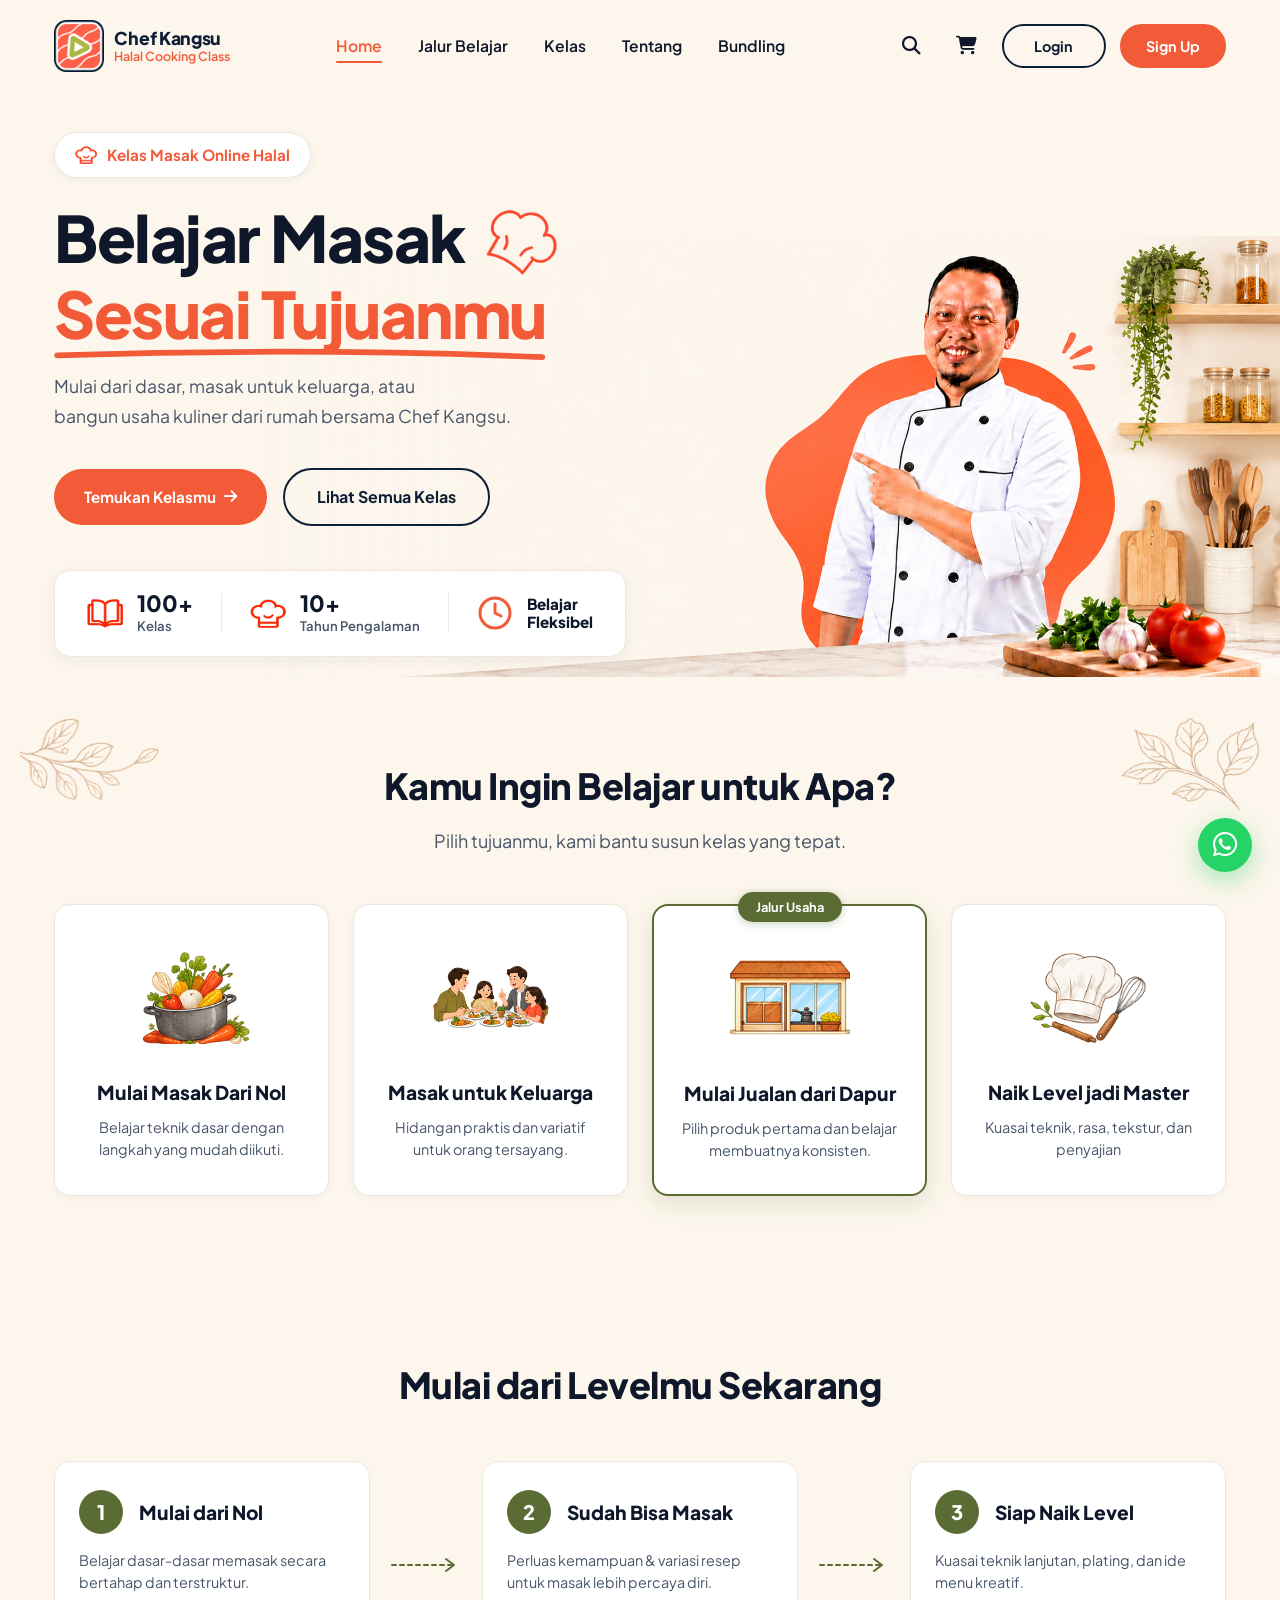
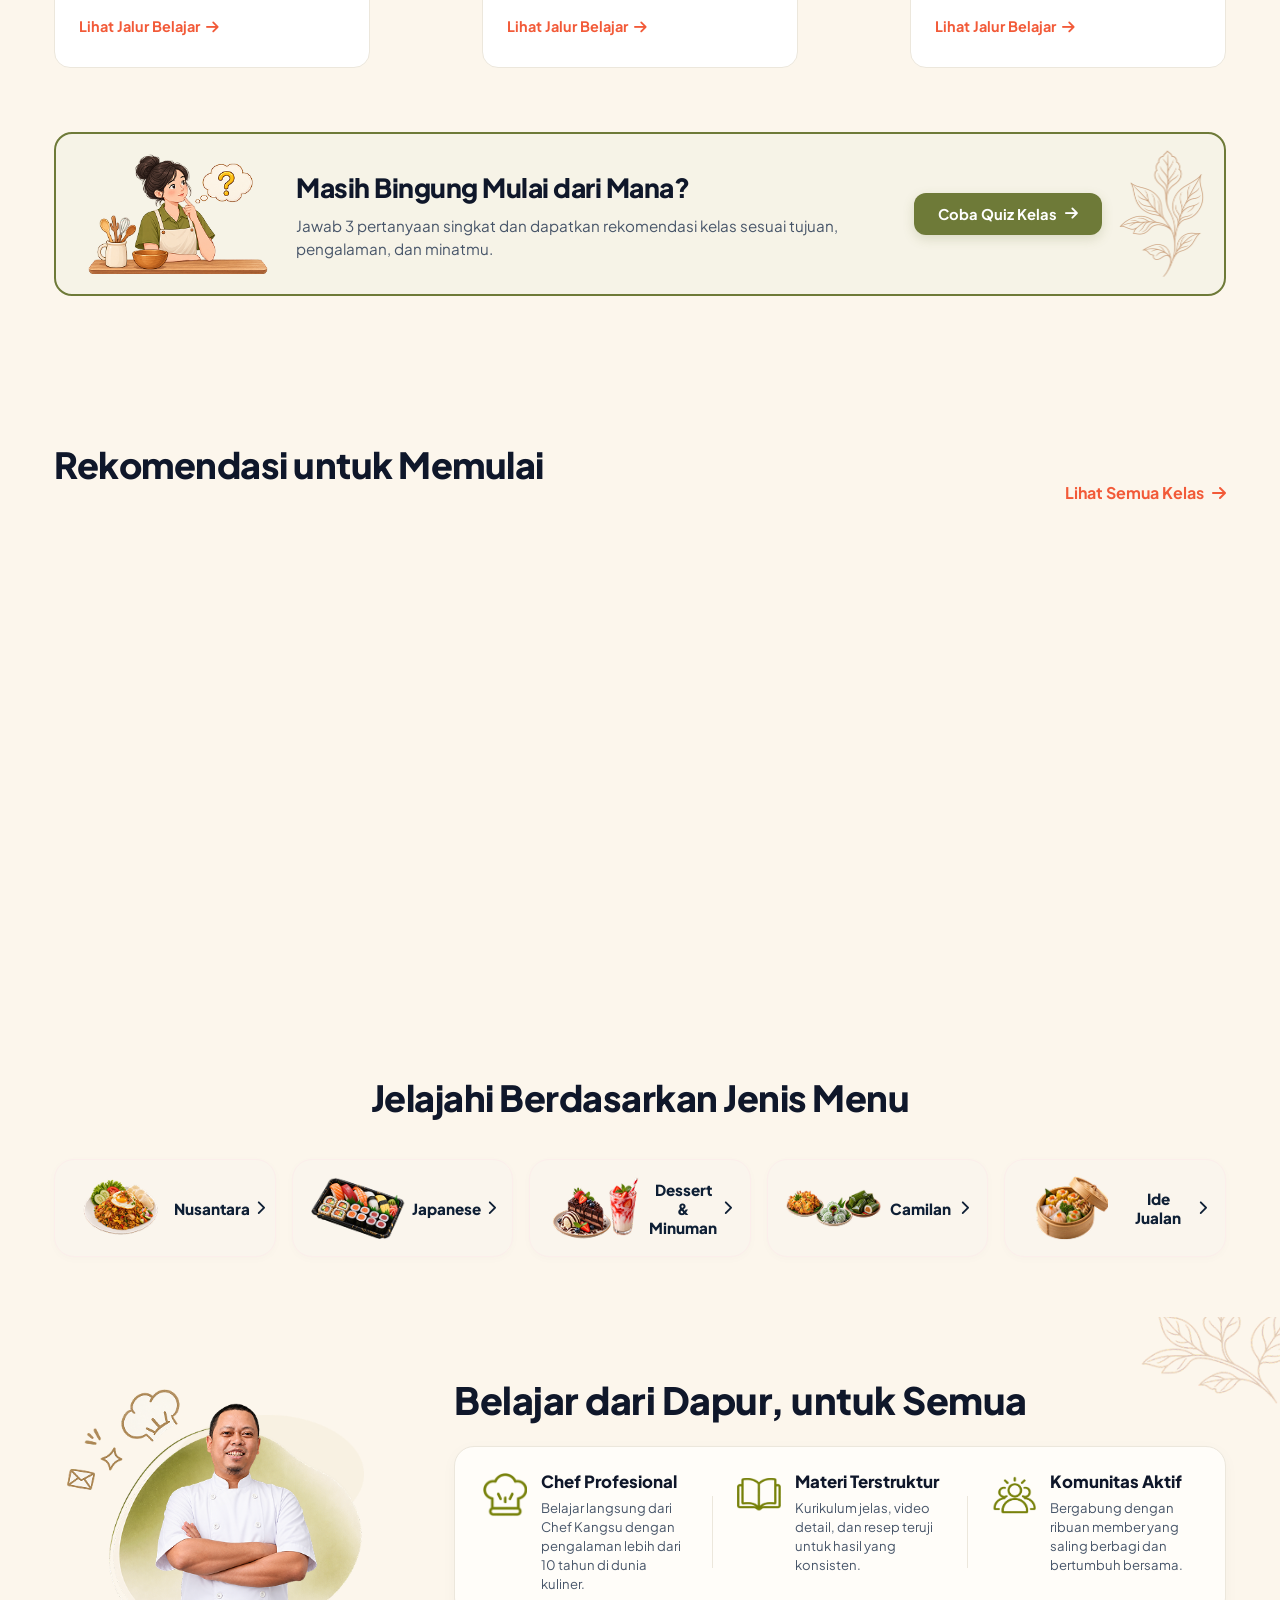
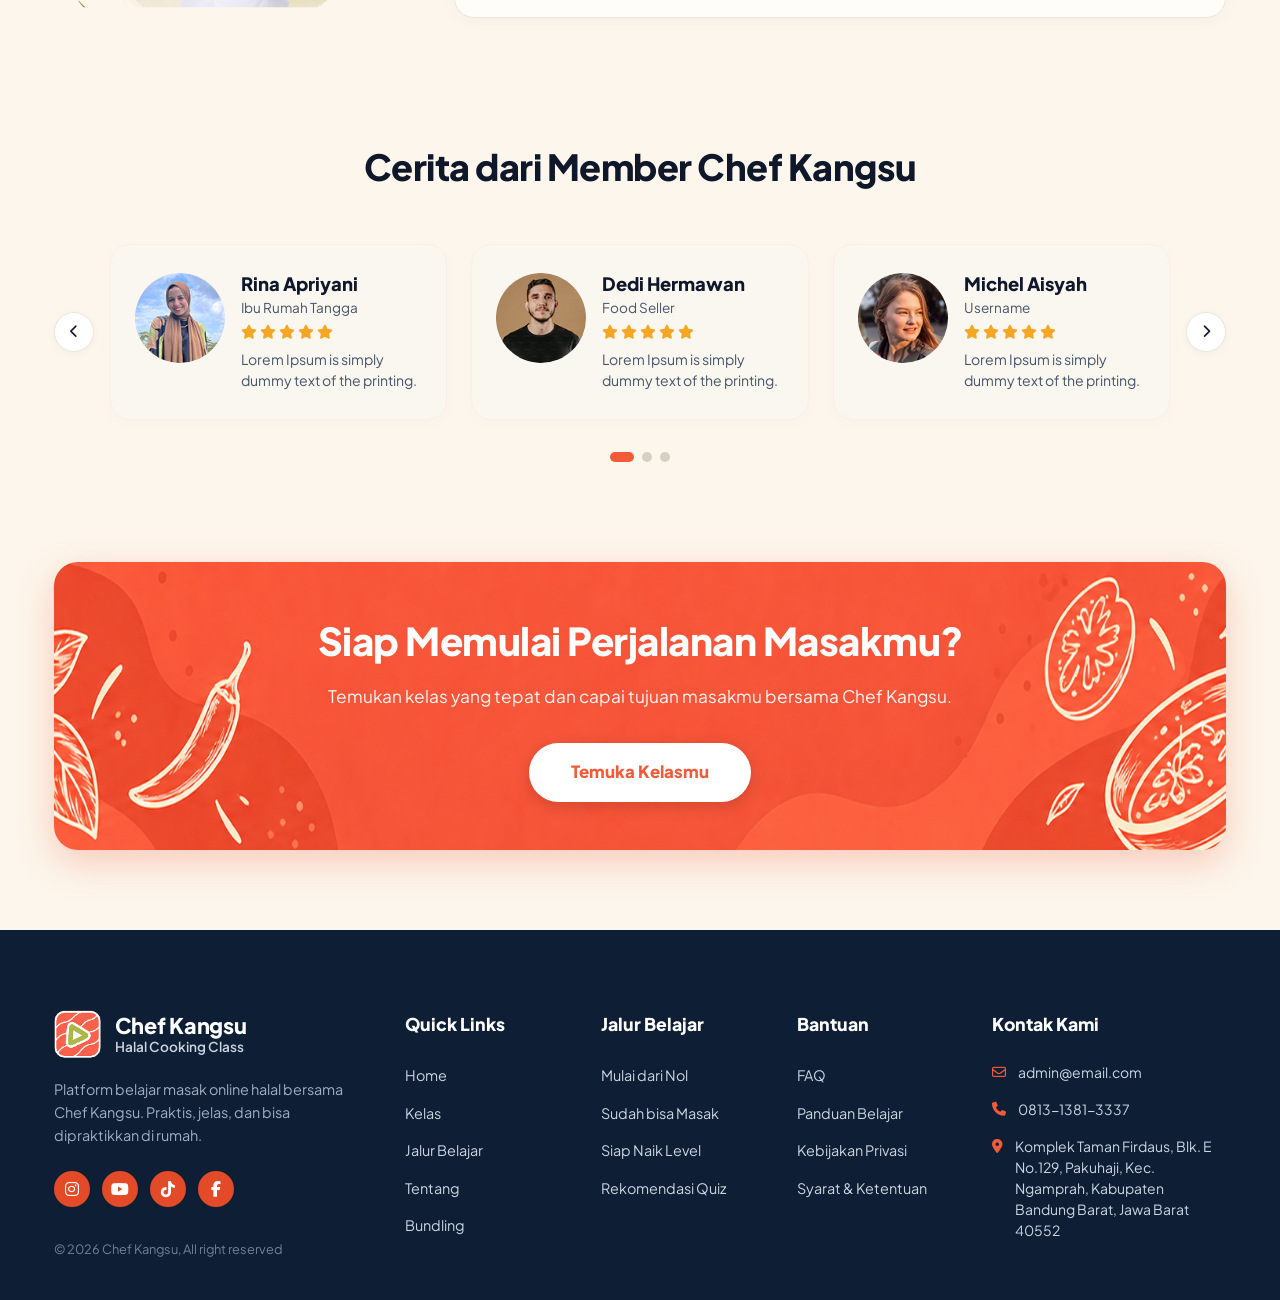
==== commit fb1d1781: "fix bug" ====
--- a/index.html
+++ b/index.html
@@ -118,7 +118,7 @@
               </div>
               <div class="stat-info">
                 <span class="stat-number">10+</span>
-                <span class="stat-label">Tahun Pengalaman</span>
+                <span class="stat-label stat-label-exp">Tahun Pengalaman</span>
               </div>
             </div>
 
@@ -127,17 +127,16 @@
             <div class="stat-item">
               <div class="stat-icon">
                 <!-- Ikon Jam (persis template 1Home) -->
-                <svg width="36" height="36" viewBox="0 0 24 24" fill="none" stroke="#F25A38" stroke-width="2" stroke-linecap="round" stroke-linejoin="round">
+                <svg width="36" height="36" viewBox="0 0 24 24" fill="none" stroke="#F25A38" stroke-width="2" stroke-linecap="round" stroke-linejoin="round" class="stat-card-icon">
                   <circle cx="12" cy="12" r="10"/>
                   <polyline points="12 6 12 12 16 14"/>
                 </svg>
               </div>
               <div class="stat-info">
-                <span class="stat-number">Belajar</span>
-                <span class="stat-label">Fleksibel</span>
-              </div>
-            </div>
-
+                <span class="stat-number-stacked">Belajar</span>
+                <span class="stat-label-bold">Fleksibel</span>
+              </div>
+            </div>
           </div>
 
         </div>
@@ -217,9 +216,13 @@
 
           <!-- Dashed Arrow 1 -->
           <div class="level-arrow">
-            <svg width="72" height="16" viewBox="0 0 72 16" fill="none">
+            <svg class="arrow-desktop" width="72" height="16" viewBox="0 0 72 16" fill="none">
               <path d="M2 8H62" stroke="#5B6B34" stroke-width="2" stroke-dasharray="4 4" stroke-linecap="round"/>
               <path d="M56 2L64 8L56 14" stroke="#5B6B34" stroke-width="2" stroke-linecap="round" stroke-linejoin="round"/>
+            </svg>
+            <svg class="arrow-mobile" width="16" height="36" viewBox="0 0 16 36" fill="none">
+              <path d="M8 2V28" stroke="#5B6B34" stroke-width="2" stroke-dasharray="4 4" stroke-linecap="round"/>
+              <path d="M2 22L8 30L14 22" stroke="#5B6B34" stroke-width="2" stroke-linecap="round" stroke-linejoin="round"/>
             </svg>
           </div>
 
@@ -235,9 +238,13 @@
 
           <!-- Dashed Arrow 2 -->
           <div class="level-arrow">
-            <svg width="72" height="16" viewBox="0 0 72 16" fill="none">
+            <svg class="arrow-desktop" width="72" height="16" viewBox="0 0 72 16" fill="none">
               <path d="M2 8H62" stroke="#5B6B34" stroke-width="2" stroke-dasharray="4 4" stroke-linecap="round"/>
               <path d="M56 2L64 8L56 14" stroke="#5B6B34" stroke-width="2" stroke-linecap="round" stroke-linejoin="round"/>
+            </svg>
+            <svg class="arrow-mobile" width="16" height="36" viewBox="0 0 16 36" fill="none">
+              <path d="M8 2V28" stroke="#5B6B34" stroke-width="2" stroke-dasharray="4 4" stroke-linecap="round"/>
+              <path d="M2 22L8 30L14 22" stroke="#5B6B34" stroke-width="2" stroke-linecap="round" stroke-linejoin="round"/>
             </svg>
           </div>
 
--- a/style.css
+++ b/style.css
@@ -295,6 +295,8 @@
   height: 52px;
   width: auto;
   border-radius: 12px;
+  display: block;
+  overflow: visible;
 }
 
 .logo-link {
@@ -597,6 +599,12 @@
 }
 
 .stat-label {
+  font-size: 0.82rem;
+  color: var(--color-text-muted);
+  font-weight: 600;
+}
+
+.stat-label-exp {
   font-size: 0.82rem;
   color: var(--color-text-muted);
   font-weight: 600;
@@ -766,6 +774,14 @@
   justify-content: center;
   padding: 0 4px;
   flex-shrink: 0;
+}
+
+.arrow-desktop {
+  display: block;
+}
+
+.arrow-mobile {
+  display: none;
 }
 
 /* Quiz Banner - 100% Identik dengan media_1787734048246.png */
@@ -1793,24 +1809,39 @@
   }
 
   .logo-img {
-    height: 42px;
+    height: 44px;
+    width: auto;
+    border-radius: 10px;
+    object-fit: contain;
   }
 
   .logo-name {
-    font-size: 1rem;
+    font-size: 0.98rem;
   }
 
   .logo-tagline {
-    font-size: 0.72rem;
+    font-size: 0.7rem;
   }
 
   .nav-actions .btn {
     display: none;
   }
 
+  .icon-btn {
+    width: 36px;
+    height: 36px;
+    font-size: 1rem;
+  }
+
+  .hamburger {
+    display: block;
+    font-size: 1.25rem;
+    padding: 6px;
+  }
+
   .nav-menu {
     position: fixed;
-    top: 68px;
+    top: 64px;
     left: 0;
     right: 0;
     background-color: rgba(252, 246, 236, 0.98);
@@ -1859,14 +1890,10 @@
     justify-content: center;
   }
 
-  .hamburger {
-    display: block;
-  }
-
-  /* Hero Section */
+  /* 1. Hero Section */
   .hero {
     min-height: auto;
-    padding: 24px 0 40px 0;
+    padding: 20px 0 36px 0;
     overflow: visible;
   }
 
@@ -1874,24 +1901,48 @@
     display: none !important;
   }
 
+  .badge-tag {
+    padding: 6px 14px;
+    font-size: 0.82rem;
+    gap: 8px;
+    margin-bottom: 16px;
+    display: inline-flex;
+  }
+
+  .badge-tag-icon {
+    width: 18px;
+    height: 18px;
+  }
+
   .hero-title {
-    font-size: 2.25rem;
-    line-height: 1.15;
-    letter-spacing: -0.8px;
-    margin-bottom: 16px;
+    font-size: 2.15rem;
+    line-height: 1.2;
+    letter-spacing: -0.5px;
+    margin-bottom: 14px;
   }
 
   .doodle-hat {
-    width: 42px;
-    height: 42px;
+    width: 36px;
+    height: 36px;
     margin-left: 6px;
     margin-top: -6px;
+    vertical-align: middle;
+  }
+
+  .doodle-underline {
+    bottom: -8px;
+    height: 12px;
   }
 
   .hero-description {
-    font-size: 0.92rem;
-    line-height: 1.55;
-    margin-bottom: 24px;
+    font-size: 0.88rem;
+    line-height: 1.6;
+    margin: 0 auto 22px auto;
+    max-width: 340px;
+  }
+
+  .hero-description br {
+    display: none;
   }
 
   .hero-cta-group {
@@ -1900,99 +1951,216 @@
     justify-content: center;
     align-items: center;
     gap: 10px;
-    margin-bottom: 28px;
+    margin-bottom: 24px;
     width: 100%;
-    flex-wrap: wrap;
   }
 
   .hero-cta-group .btn,
   .hero-cta-group .btn-outline-hero {
-    width: auto;
-    padding: 10px 18px;
-    font-size: 0.88rem;
+    flex: 1;
+    max-width: 175px;
+    height: 44px;
+    padding: 0 14px;
+    font-size: 0.84rem;
     font-weight: 700;
+    display: inline-flex;
+    align-items: center;
+    justify-content: center;
+    border-radius: 50px;
+    box-sizing: border-box;
+    white-space: nowrap;
   }
 
   .hero-stats {
+    display: flex;
+    flex-direction: row;
+    justify-content: space-between;
+    align-items: center;
+    background-color: #FFFFFF;
+    border: 1px solid var(--color-border);
+    border-radius: 16px;
+    padding: 12px 14px;
+    box-shadow: 0 4px 16px rgba(0, 0, 0, 0.04);
     width: 100%;
+    max-width: 380px;
+    margin: 0 auto;
+  }
+
+  .stat-item {
     display: flex;
-    justify-content: space-around;
-    padding: 14px 12px;
-    gap: 8px;
-  }
-
-  .stat-item {
-    gap: 8px;
+    align-items: center;
+    gap: 6px;
+    flex: 1;
+    justify-content: center;
+  }
+
+  .stat-icon {
+    display: flex;
+    align-items: center;
+    justify-content: center;
   }
 
   .stat-card-icon,
-  .stat-img-icon {
-    width: 28px;
-    height: 28px;
+  .stat-icon svg {
+    width: 22px;
+    height: 22px;
+  }
+
+  .stat-info {
+    display: flex;
+    flex-direction: column;
+    text-align: left;
   }
 
   .stat-number {
-    font-size: 1.1rem;
+    font-size: 0.95rem;
+    font-weight: 800;
+    line-height: 1.1;
   }
 
   .stat-label {
-    font-size: 0.72rem;
+    font-size: 0.65rem;
+    font-weight: 600;
+    color: var(--color-text-muted);
+    line-height: 1.1;
   }
 
   .stat-number-stacked,
   .stat-label-bold {
-    font-size: 0.78rem;
-  }
-
-  /* Section Tujuan & Level */
+    font-size: 0.72rem;
+    font-weight: 800;
+    line-height: 1.1;
+  }
+
+  .stat-divider {
+    width: 1px;
+    height: 24px;
+    background-color: var(--color-border);
+    display: block !important;
+    flex-shrink: 0;
+  }
+
+  /* 2. Section Tujuan & Level */
   .section {
-    padding: 50px 0;
+    padding: 44px 0;
+  }
+
+  .section-header {
+    margin-bottom: 28px;
   }
 
   .section-title {
-    font-size: 1.75rem;
+    font-size: 1.65rem;
     line-height: 1.25;
   }
 
+  .section-subtitle {
+    font-size: 0.88rem;
+  }
+
   .leaf-left, .leaf-right {
-    width: 70px;
-    opacity: 0.35;
+    width: 55px;
+    opacity: 0.25;
   }
 
   .grid-3, .grid-4 {
     grid-template-columns: 1fr;
+    gap: 16px;
+  }
+
+  .card-tujuan {
+    padding: 22px 18px;
+    border-radius: 18px;
+  }
+
+  .card-tujuan .card-img-wrapper {
+    width: 90px;
+    height: 90px;
+    margin-bottom: 14px;
+  }
+
+  .card-tujuan .card-title {
+    font-size: 1.05rem;
+  }
+
+  .card-tujuan .card-desc {
+    font-size: 0.82rem;
+  }
+
+  .stat-label-exp {
+    font-size: 0.58rem;
+    font-weight: 600;
+    color: var(--color-text-muted);
+    line-height: 1.1;
+    white-space: nowrap;
   }
 
   .level-flow {
     flex-direction: column;
-    gap: 12px;
-    margin-bottom: 36px;
+    gap: 0;
+    margin-bottom: 30px;
+    align-items: center;
+  }
+
+  .level-card {
+    padding: 18px 16px;
+    border-radius: 16px;
+    width: 100%;
+  }
+
+  .level-badge {
+    width: 36px;
+    height: 36px;
+    font-size: 1rem;
+  }
+
+  .level-title {
+    font-size: 1.05rem;
+  }
+
+  .level-desc {
+    font-size: 0.82rem;
+    margin-bottom: 12px;
   }
 
   .level-arrow {
-    transform: rotate(90deg);
-    padding: 8px 0;
+    transform: none;
+    padding: 0;
+    display: flex;
+    align-items: center;
+    justify-content: center;
+    height: 40px;
+  }
+
+  .arrow-desktop {
+    display: none;
+  }
+
+  .arrow-mobile {
+    display: block;
   }
 
   .quiz-banner {
     flex-direction: column;
     text-align: center;
-    padding: 24px 18px;
-    gap: 16px;
+    padding: 22px 16px;
+    gap: 14px;
+    border-radius: 16px;
   }
 
   .quiz-visual {
-    width: 110px;
-    height: 80px;
+    width: 90px;
+    height: 65px;
   }
 
   .quiz-title {
-    font-size: 1.35rem;
+    font-size: 1.25rem;
+    line-height: 1.25;
   }
 
   .quiz-desc {
-    font-size: 0.88rem;
-    margin-bottom: 8px;
+    font-size: 0.82rem;
+    margin-bottom: 6px;
   }
 
   .quiz-leaf-decor {
@@ -2006,7 +2174,62 @@
 
   .quiz-action .btn {
     width: 100%;
+    height: 42px;
+    font-size: 0.88rem;
     justify-content: center;
+  }
+
+  /* 3. Section Rekomendasi Kelas */
+  .section-rekomendasi {
+    padding: 36px 0 24px 0;
+  }
+
+  .section-header-flex {
+    flex-direction: column;
+    align-items: flex-start;
+    gap: 8px;
+    margin-bottom: 20px;
+  }
+
+  .grid-courses {
+    gap: 18px;
+  }
+
+  .card-course {
+    border-radius: 18px;
+  }
+
+  .course-thumb {
+    height: 185px;
+  }
+
+  .course-body {
+    padding: 18px;
+  }
+
+  .course-title {
+    font-size: 1.05rem;
+    margin-bottom: 10px;
+  }
+
+  .course-meta {
+    margin-bottom: 14px;
+    padding-bottom: 12px;
+    font-size: 0.82rem;
+  }
+
+  .course-price {
+    font-size: 1.1rem;
+  }
+
+  .course-footer .btn-sm {
+    padding: 8px 18px;
+    font-size: 0.82rem;
+  }
+
+  /* 4. Section Kategori: Horizontal Swipe */
+  .section-kategori {
+    padding: 24px 0 36px 0;
   }
 
   .category-scroll-hint {
@@ -2017,21 +2240,20 @@
     background-color: #FFF3F0;
     color: var(--color-coral);
     border: 1px solid #FCEEEB;
-    font-size: 0.8rem;
+    font-size: 0.76rem;
     font-weight: 700;
-    padding: 6px 16px;
+    padding: 5px 14px;
     border-radius: 50px;
-    margin-bottom: 16px;
-    box-shadow: 0 2px 8px rgba(242, 90, 56, 0.08);
-  }
-
-  /* Category Cards: Horizontal Swipe like Tokopedia / GrabFood */
+    margin-bottom: 14px;
+    box-shadow: 0 2px 8px rgba(242, 90, 56, 0.06);
+  }
+
   .category-cards {
     display: flex;
     overflow-x: auto;
     scroll-snap-type: x mandatory;
-    gap: 12px;
-    padding: 6px 20px 16px 20px;
+    gap: 10px;
+    padding: 4px 20px 12px 20px;
     margin: 0 -24px;
     -webkit-overflow-scrolling: touch;
     scrollbar-width: none;
@@ -2043,105 +2265,177 @@
   }
 
   .cat-card {
-    flex: 0 0 165px;
+    flex: 0 0 145px;
     scroll-snap-align: start;
-    padding: 12px 14px;
-    min-height: 72px;
+    padding: 10px 12px;
+    min-height: 66px;
+    border-radius: 14px;
+  }
+
+  .cat-card-img {
+    width: 52px;
+    height: 42px;
+  }
+
+  .cat-card-name {
+    font-size: 0.78rem;
+  }
+
+  .cat-arrow {
+    font-size: 0.7rem;
+  }
+
+  /* 5. Section Tentang */
+  .section-tentang {
+    padding: 36px 0;
+  }
+
+  .tentang-container {
+    gap: 20px;
+  }
+
+  .tentang-img {
+    max-width: 240px;
+    margin: 0 auto;
+  }
+
+  .tentang-main-title {
+    font-size: 1.7rem;
+    line-height: 1.25;
+    margin-bottom: 16px;
+  }
+
+  .pillars-card {
+    padding: 16px;
     border-radius: 16px;
-  }
-
-  .cat-card-img {
-    width: 58px;
-    height: 46px;
-  }
-
-  .cat-card-name {
-    font-size: 0.85rem;
-  }
-
-  /* Section Tentang */
-  .section-tentang {
-    padding: 40px 0;
-  }
-
-  .tentang-img {
-    max-width: 280px;
-  }
-
-  .tentang-main-title {
-    font-size: 1.85rem;
-  }
-
-  .pillars-card {
-    padding: 18px 16px;
-    gap: 18px;
+    gap: 14px;
   }
 
   .pillar-item {
     gap: 12px;
+    align-items: flex-start;
   }
 
   .pillar-icon {
-    width: 38px;
-    height: 38px;
+    width: 36px;
+    height: 36px;
   }
 
   .pillar-img-icon, .pillar-svg-icon {
-    width: 38px;
-    height: 38px;
+    width: 36px;
+    height: 36px;
   }
 
   .pillar-title {
-    font-size: 0.95rem;
+    font-size: 0.92rem;
     white-space: normal;
+    margin-bottom: 3px;
   }
 
   .pillar-desc {
-    font-size: 0.8rem;
-  }
-
-  /* Section Testimonial */
+    font-size: 0.78rem;
+    line-height: 1.4;
+  }
+
+  .pillar-divider {
+    width: 100%;
+    height: 1px;
+  }
+
+  /* 6. Section Testimonial */
+  .section-testimonial {
+    padding: 36px 0 28px 0;
+  }
+
   .testimonial-slider {
     grid-template-columns: 1fr;
   }
 
-  /* CTA Bottom */
+  .card-testimonial {
+    padding: 20px 16px;
+    border-radius: 16px;
+  }
+
+  .user-avatar {
+    width: 52px;
+    height: 52px;
+  }
+
+  .user-name {
+    font-size: 0.98rem;
+  }
+
+  .user-role {
+    font-size: 0.76rem;
+  }
+
+  .testimonial-text {
+    font-size: 0.82rem;
+  }
+
+  .slider-arrow {
+    width: 34px;
+    height: 34px;
+    font-size: 0.85rem;
+  }
+
+  /* 7. CTA Bottom */
   .section-cta-bottom {
-    padding: 30px 0 50px 0;
+    padding: 24px 0 44px 0;
   }
 
   .cta-card {
-    padding: 36px 18px;
+    padding: 32px 18px;
     border-radius: 18px;
   }
 
   .cta-title {
-    font-size: 1.55rem;
+    font-size: 1.45rem;
     line-height: 1.25;
+    margin-bottom: 8px;
   }
 
   .cta-desc {
-    font-size: 0.88rem;
-    margin-bottom: 24px;
+    font-size: 0.84rem;
+    margin-bottom: 20px;
   }
 
   .cta-card .btn-white {
-    width: 100%;
-    padding: 12px 24px;
-  }
-
-  /* Footer */
+    width: auto;
+    min-width: 180px;
+    padding: 11px 28px;
+    font-size: 0.9rem;
+    display: inline-block;
+  }
+
+  /* 8. Footer */
   .footer {
-    padding: 48px 0 28px 0;
+    padding: 44px 0 24px 0;
   }
 
   .footer-container {
     grid-template-columns: 1fr;
-    gap: 32px;
+    gap: 28px;
+  }
+
+  .footer-heading {
+    font-size: 1rem;
+    margin-bottom: 12px;
+  }
+
+  .footer-menu li {
+    margin-bottom: 8px;
+    font-size: 0.85rem;
   }
 
   .footer-brand-desc {
     max-width: 100%;
+    font-size: 0.84rem;
+    margin-bottom: 18px;
+  }
+
+  .copyright {
+    font-size: 0.75rem;
   }
 
   /* Floating WhatsApp on Mobile */
@@ -2156,31 +2450,10 @@
   .whatsapp-tooltip {
     display: none;
   }
-}
-
-/* --- SMALL PHONES (<= 480px) --- */
-@media (max-width: 480px) {
-  .hero-title {
-    font-size: 1.95rem;
-  }
-
-  .stat-divider {
-    display: none;
-  }
-
-  .hero-stats {
-    flex-direction: column;
-    align-items: flex-start;
-    gap: 12px;
-    padding: 16px 20px;
-  }
-
-  .stat-item {
-    width: 100%;
-    justify-content: flex-start;
-  }
 
   .modal-content {
+    width: 92%;
     padding: 24px 18px;
-  }
-}
+    border-radius: 18px;
+  }
+}
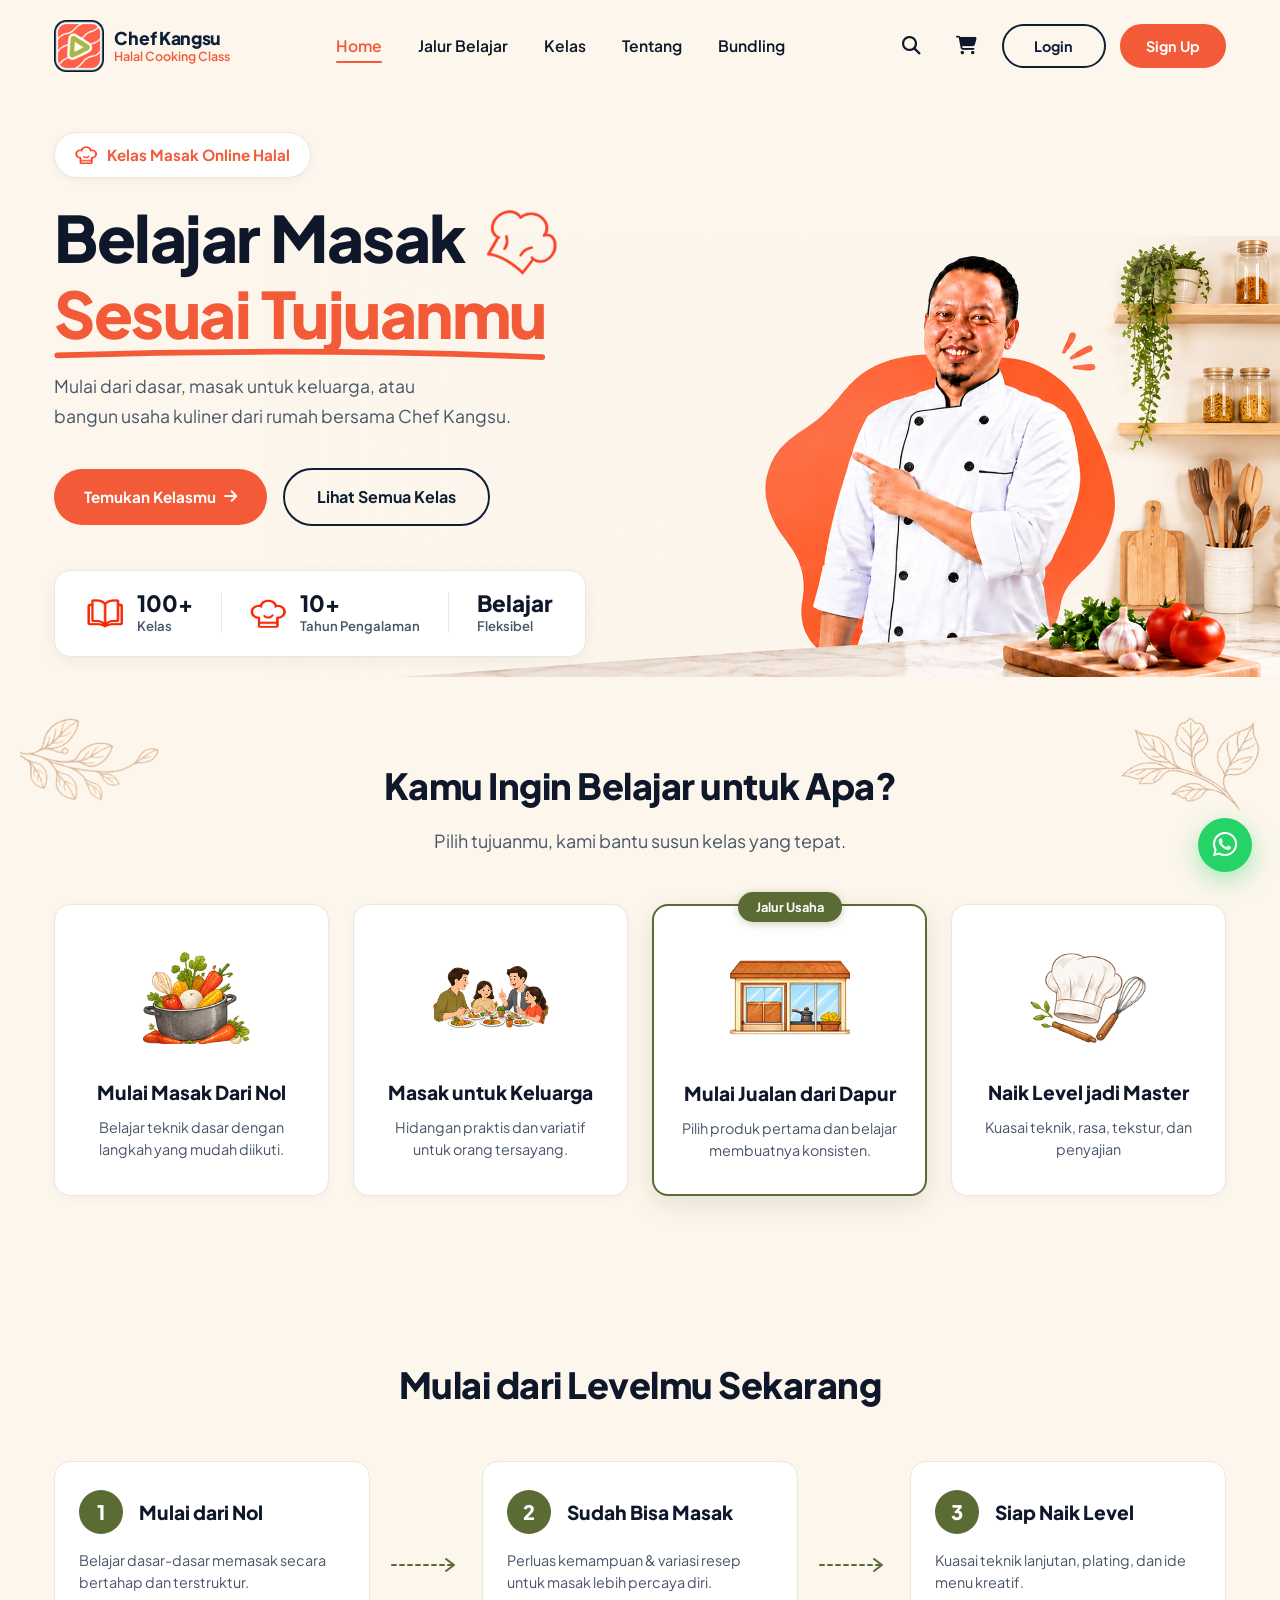
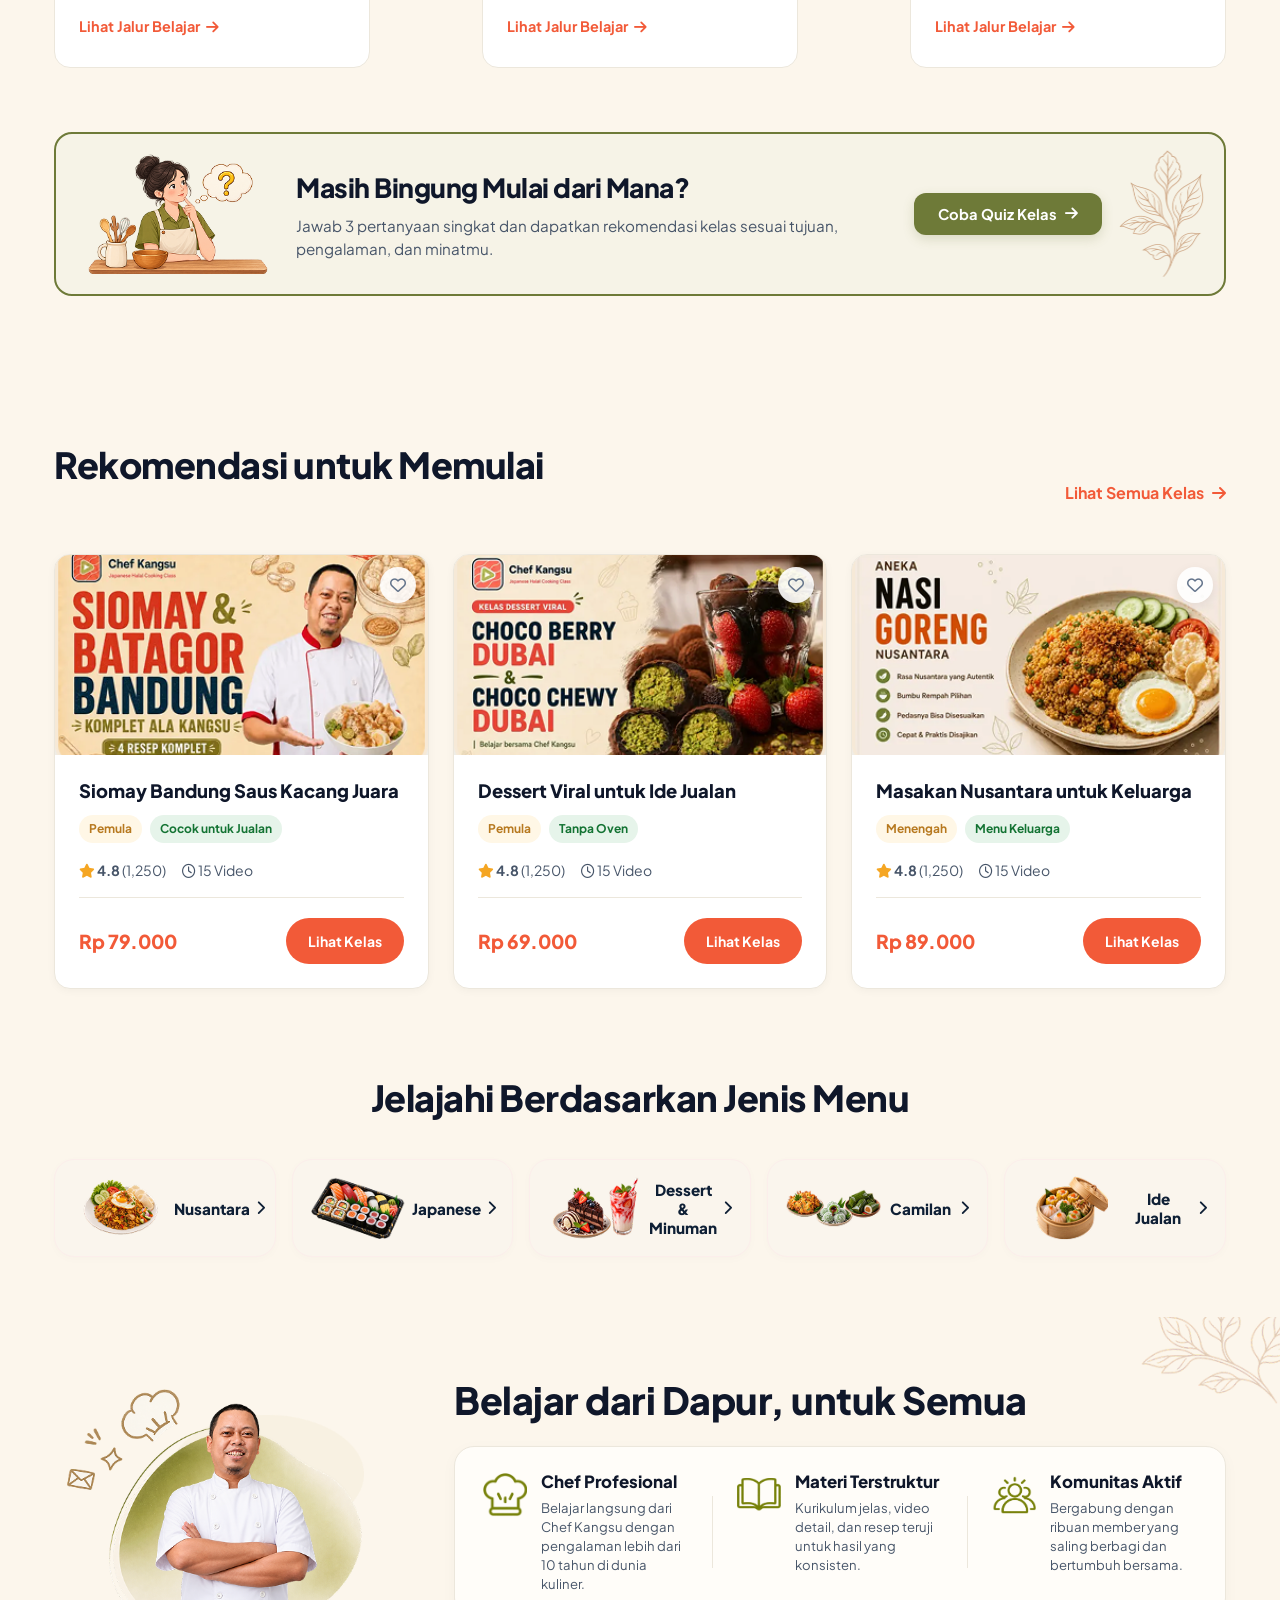
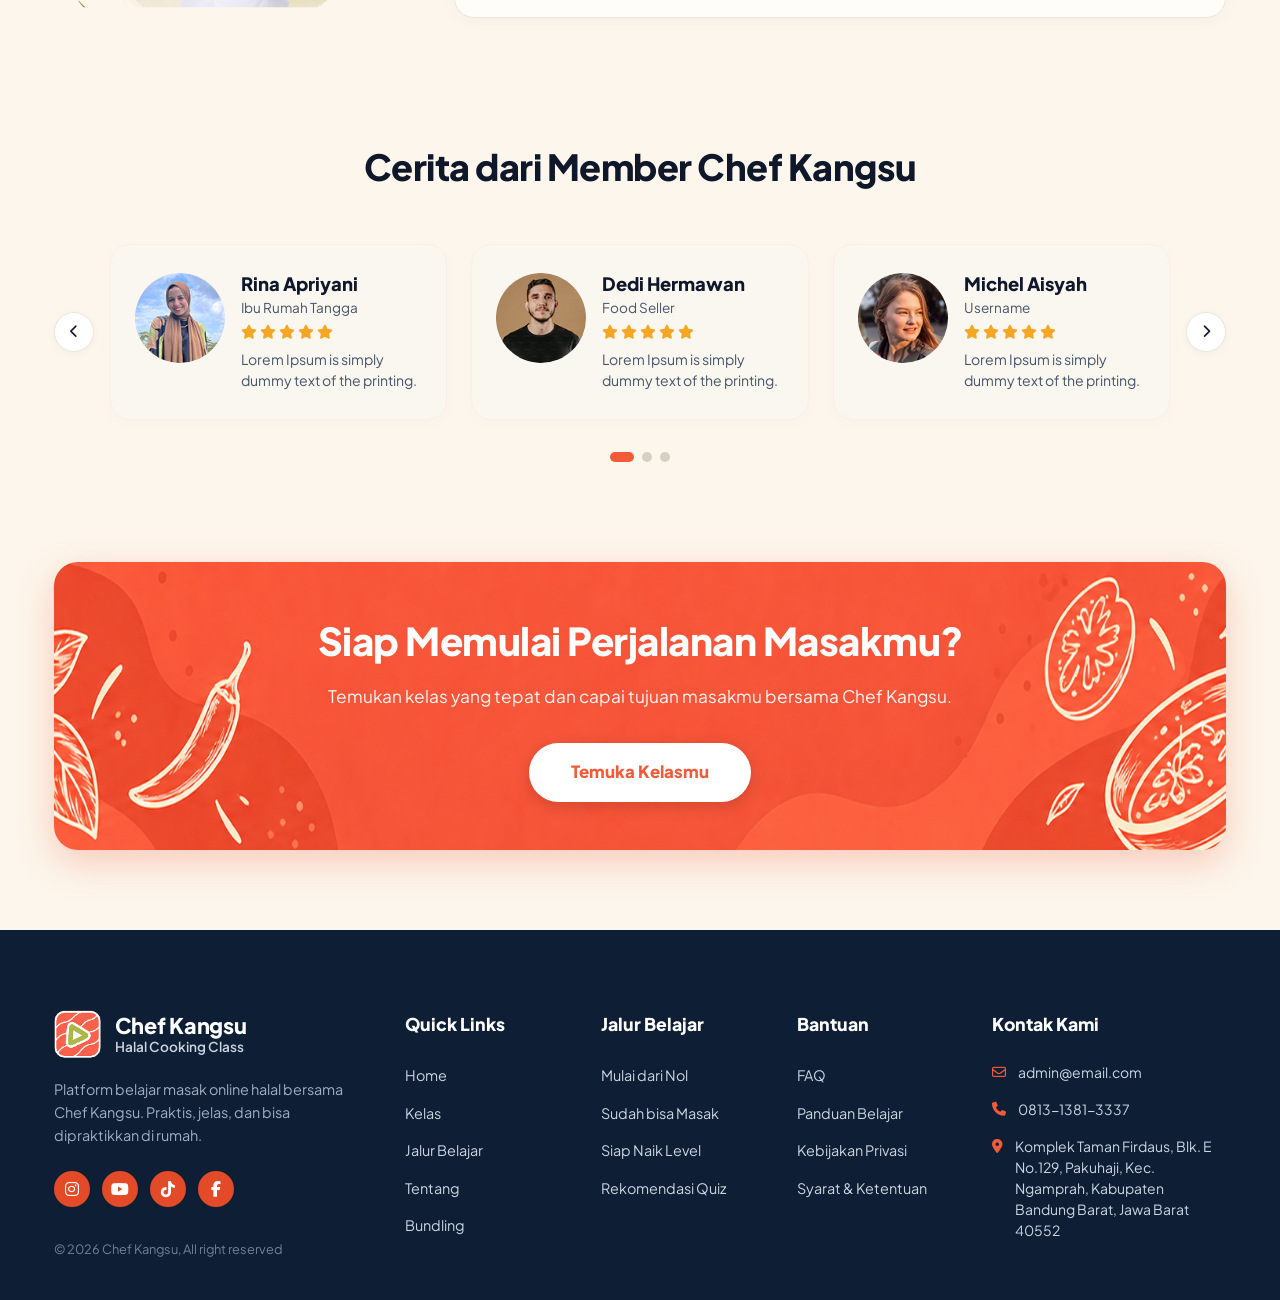
==== commit 9176e36d: "fix minor bug #2" ====
--- a/index.html
+++ b/index.html
@@ -124,17 +124,10 @@
 
             <div class="stat-divider"></div>
 
-            <div class="stat-item">
-              <div class="stat-icon">
-                <!-- Ikon Jam (persis template 1Home) -->
-                <svg width="36" height="36" viewBox="0 0 24 24" fill="none" stroke="#F25A38" stroke-width="2" stroke-linecap="round" stroke-linejoin="round" class="stat-card-icon">
-                  <circle cx="12" cy="12" r="10"/>
-                  <polyline points="12 6 12 12 16 14"/>
-                </svg>
-              </div>
+            <div class="stat-item stat-item-belajar">
               <div class="stat-info">
-                <span class="stat-number-stacked">Belajar</span>
-                <span class="stat-label-bold">Fleksibel</span>
+                <span class="stat-number">Belajar</span>
+                <span class="stat-label">Fleksibel</span>
               </div>
             </div>
           </div>
--- a/style.css
+++ b/style.css
@@ -1974,12 +1974,12 @@
   .hero-stats {
     display: flex;
     flex-direction: row;
-    justify-content: space-between;
+    justify-content: space-evenly;
     align-items: center;
     background-color: #FFFFFF;
     border: 1px solid var(--color-border);
     border-radius: 16px;
-    padding: 12px 14px;
+    padding: 12px 8px;
     box-shadow: 0 4px 16px rgba(0, 0, 0, 0.04);
     width: 100%;
     max-width: 380px;
@@ -1992,6 +1992,7 @@
     gap: 6px;
     flex: 1;
     justify-content: center;
+    padding: 0 2px;
   }
 
   .stat-icon {
@@ -2025,11 +2026,25 @@
     line-height: 1.1;
   }
 
-  .stat-number-stacked,
-  .stat-label-bold {
-    font-size: 0.72rem;
+  .stat-number-stacked {
+    font-size: 0.95rem;
     font-weight: 800;
     line-height: 1.1;
+  }
+
+  .stat-label-bold {
+    font-size: 0.65rem;
+    font-weight: 500;
+    color: var(--color-text-muted);
+    line-height: 1.1;
+  }
+
+  .stat-item-belajar {
+    justify-content: center;
+  }
+
+  .stat-item-belajar .stat-info {
+    text-align: center;
   }
 
   .stat-divider {
@@ -2129,7 +2144,8 @@
     display: flex;
     align-items: center;
     justify-content: center;
-    height: 40px;
+    height: 44px;
+    margin: 4px 0;
   }
 
   .arrow-desktop {
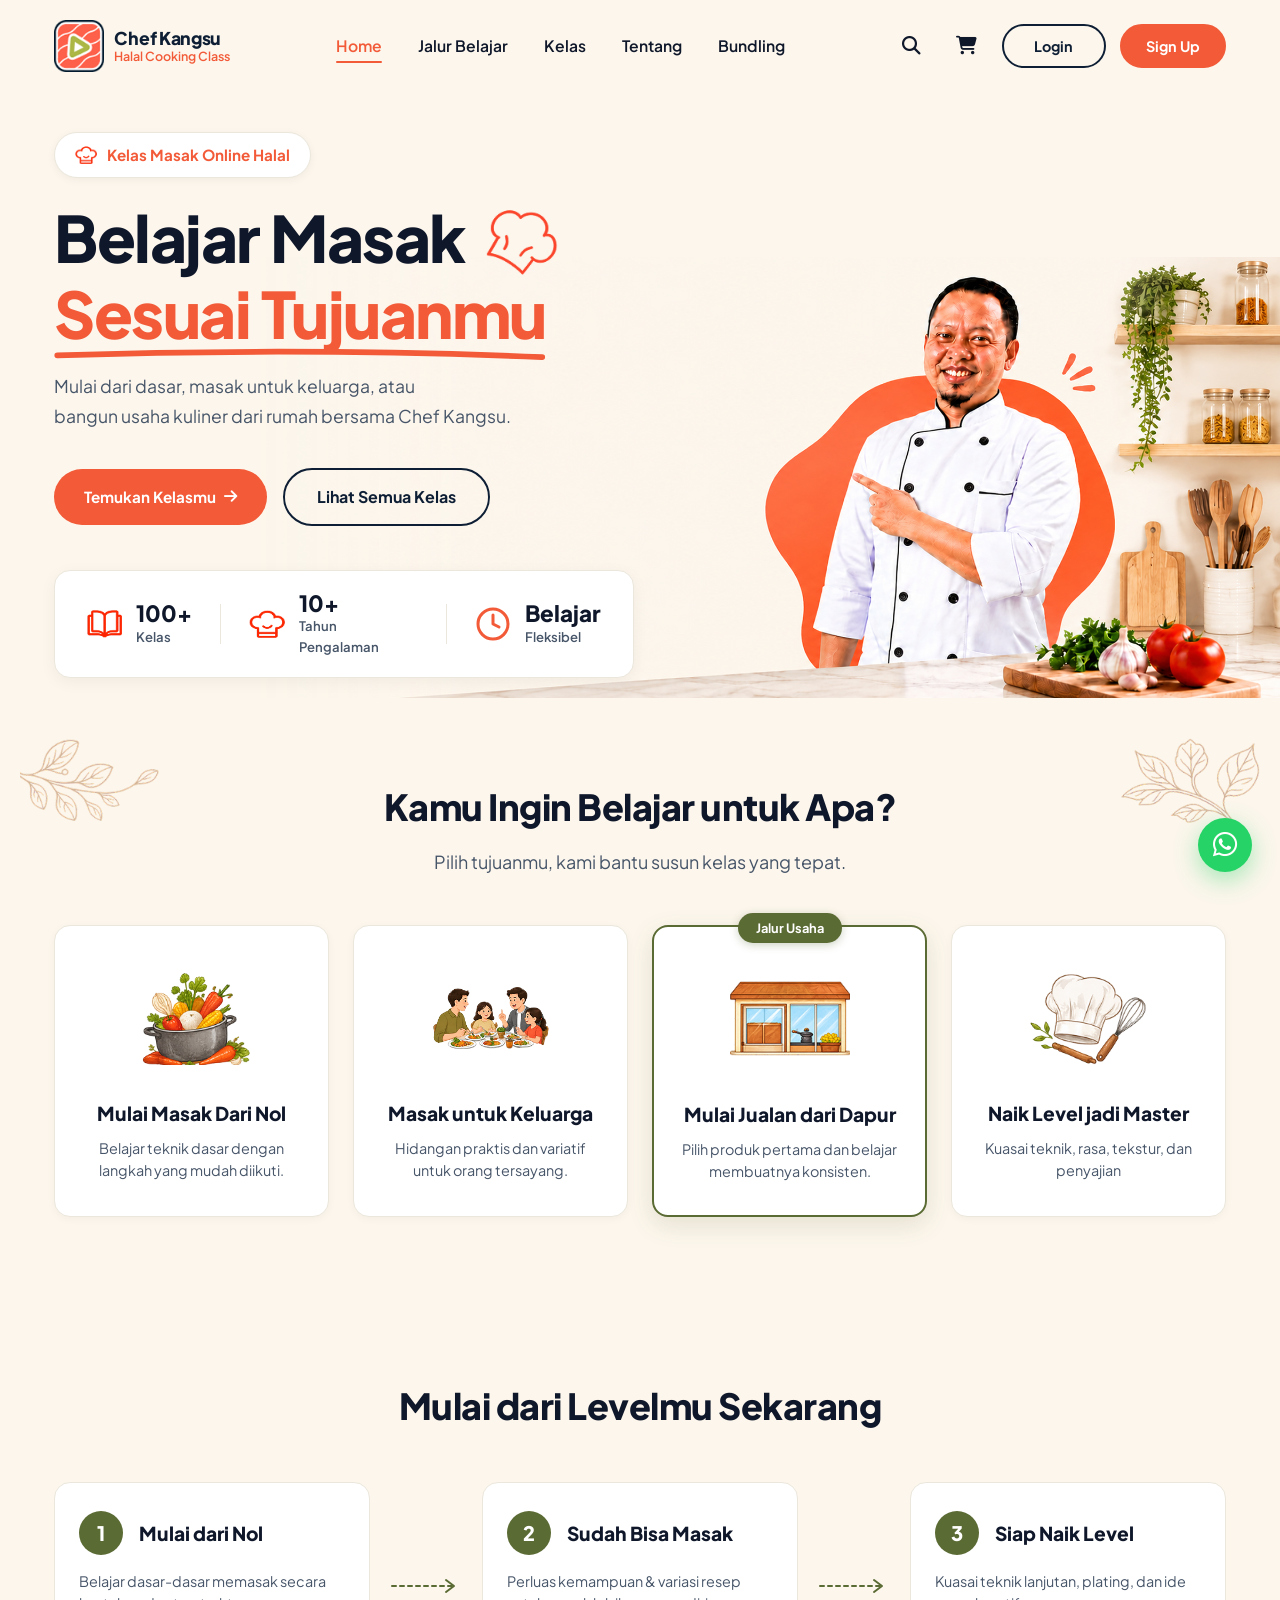
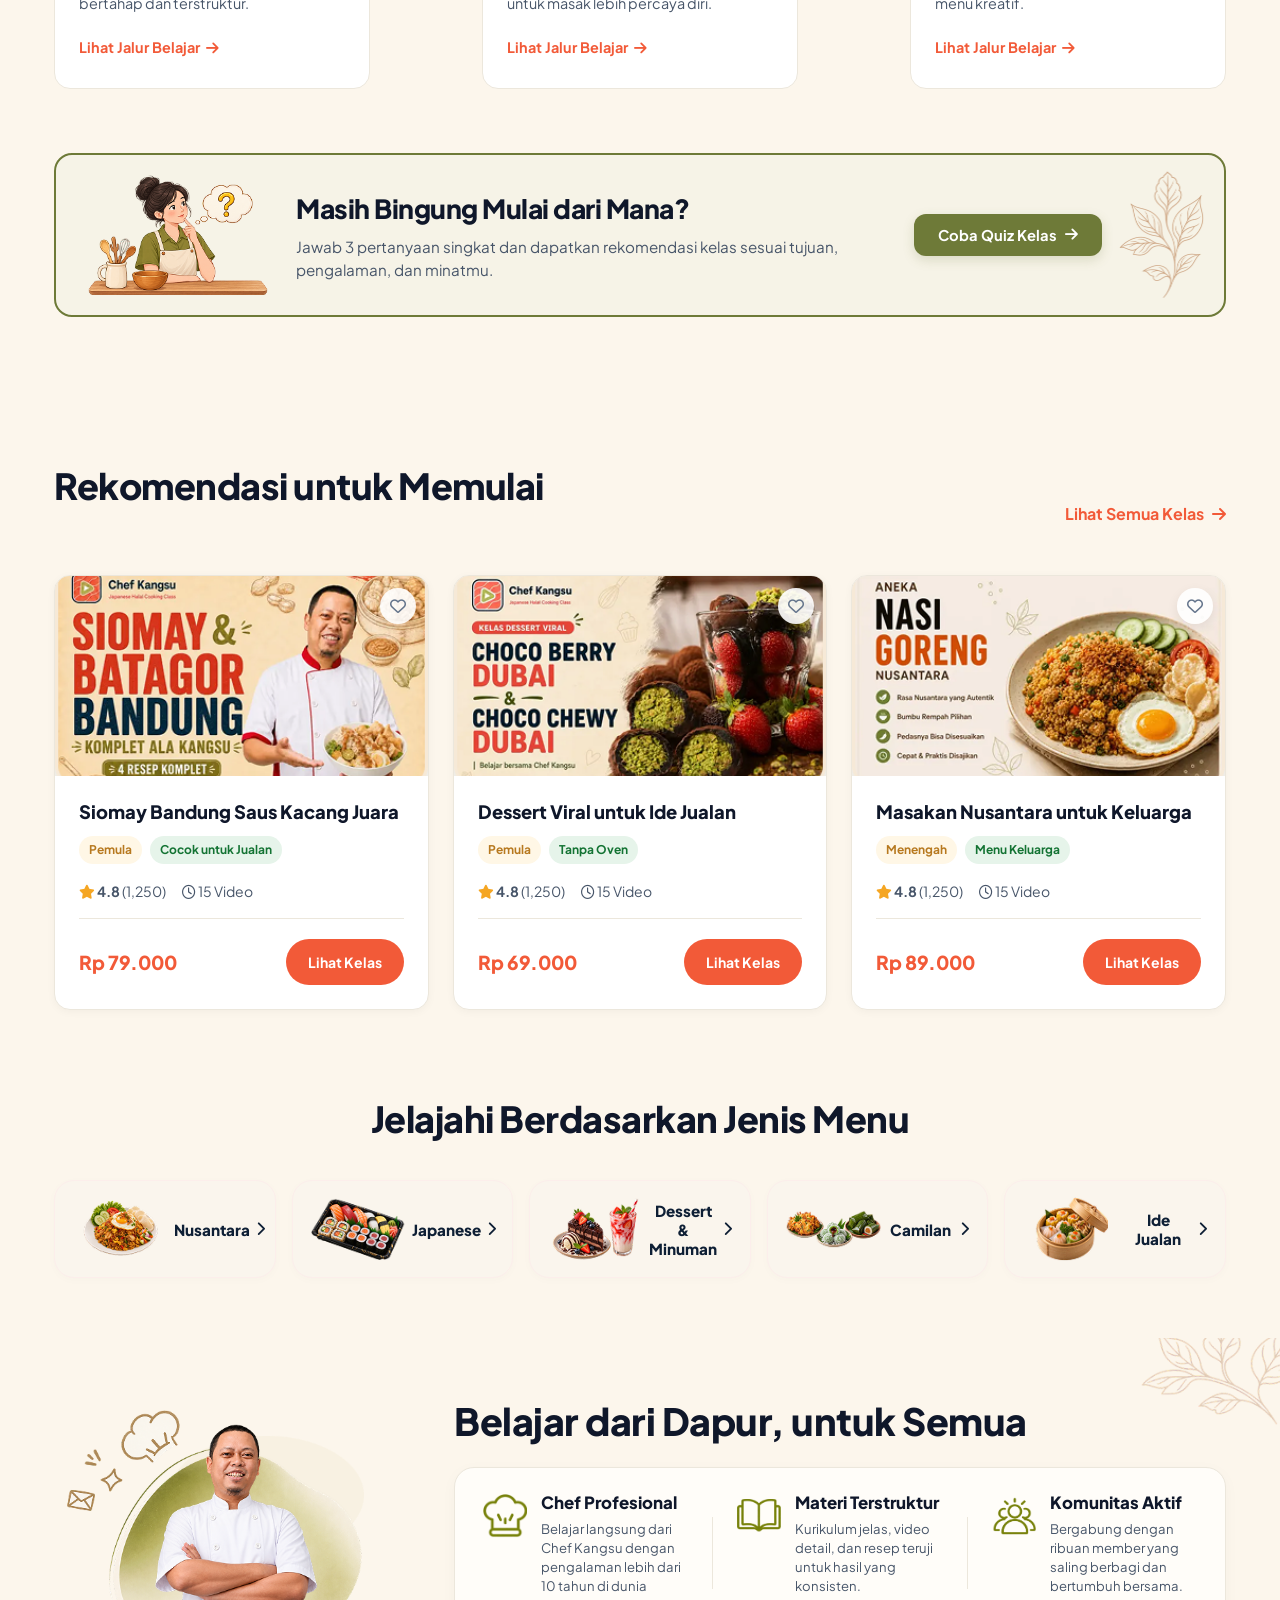
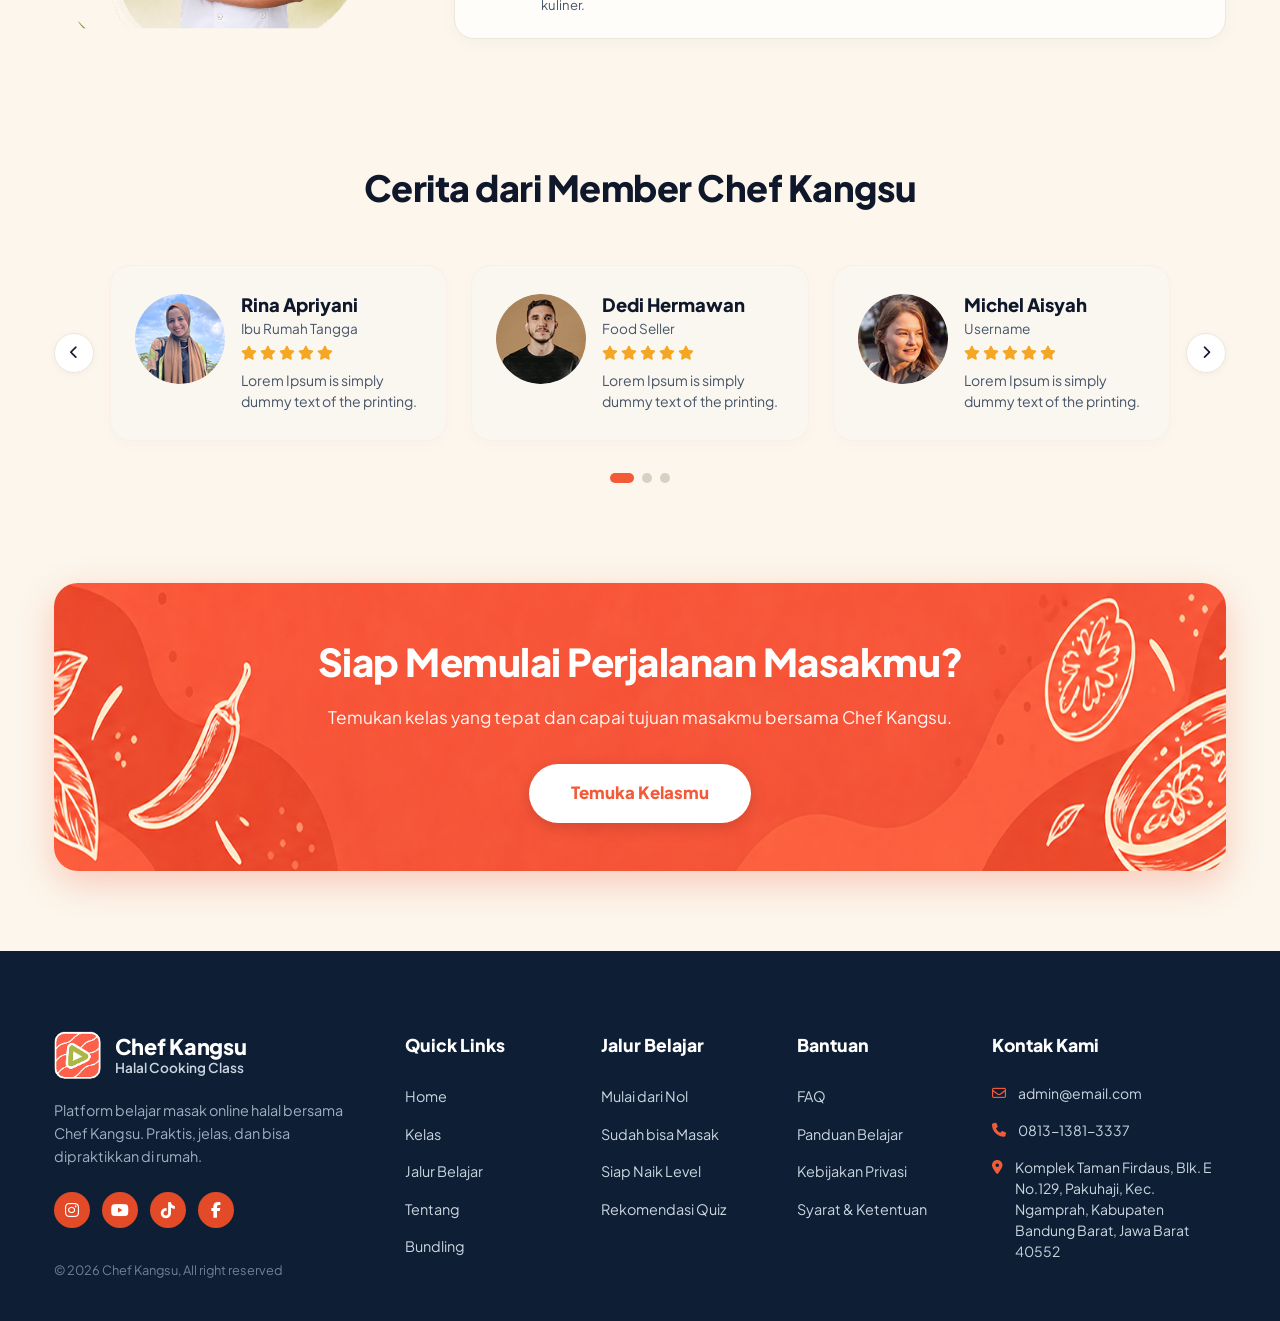
==== commit 47a25143: "fix minor bug #3" ====
--- a/index.html
+++ b/index.html
@@ -125,6 +125,13 @@
             <div class="stat-divider"></div>
 
             <div class="stat-item stat-item-belajar">
+              <div class="stat-icon">
+                <!-- Ikon Jam -->
+                <svg width="36" height="36" viewBox="0 0 24 24" fill="none" stroke="#F25A38" stroke-width="2" stroke-linecap="round" stroke-linejoin="round" class="stat-card-icon">
+                  <circle cx="12" cy="12" r="10"/>
+                  <polyline points="12 6 12 12 16 14"/>
+                </svg>
+              </div>
               <div class="stat-info">
                 <span class="stat-number">Belajar</span>
                 <span class="stat-label">Fleksibel</span>
--- a/style.css
+++ b/style.css
@@ -2001,6 +2001,11 @@
     justify-content: center;
   }
 
+  /* Sembunyikan semua ikon stat di mobile */
+  .hero-stats .stat-icon {
+    display: none;
+  }
+
   .stat-card-icon,
   .stat-icon svg {
     width: 22px;
@@ -2039,12 +2044,13 @@
     line-height: 1.1;
   }
 
+  /* Belajar Fleksibel: tengah, teks rata kiri */
   .stat-item-belajar {
     justify-content: center;
   }
 
   .stat-item-belajar .stat-info {
-    text-align: center;
+    text-align: left;
   }
 
   .stat-divider {
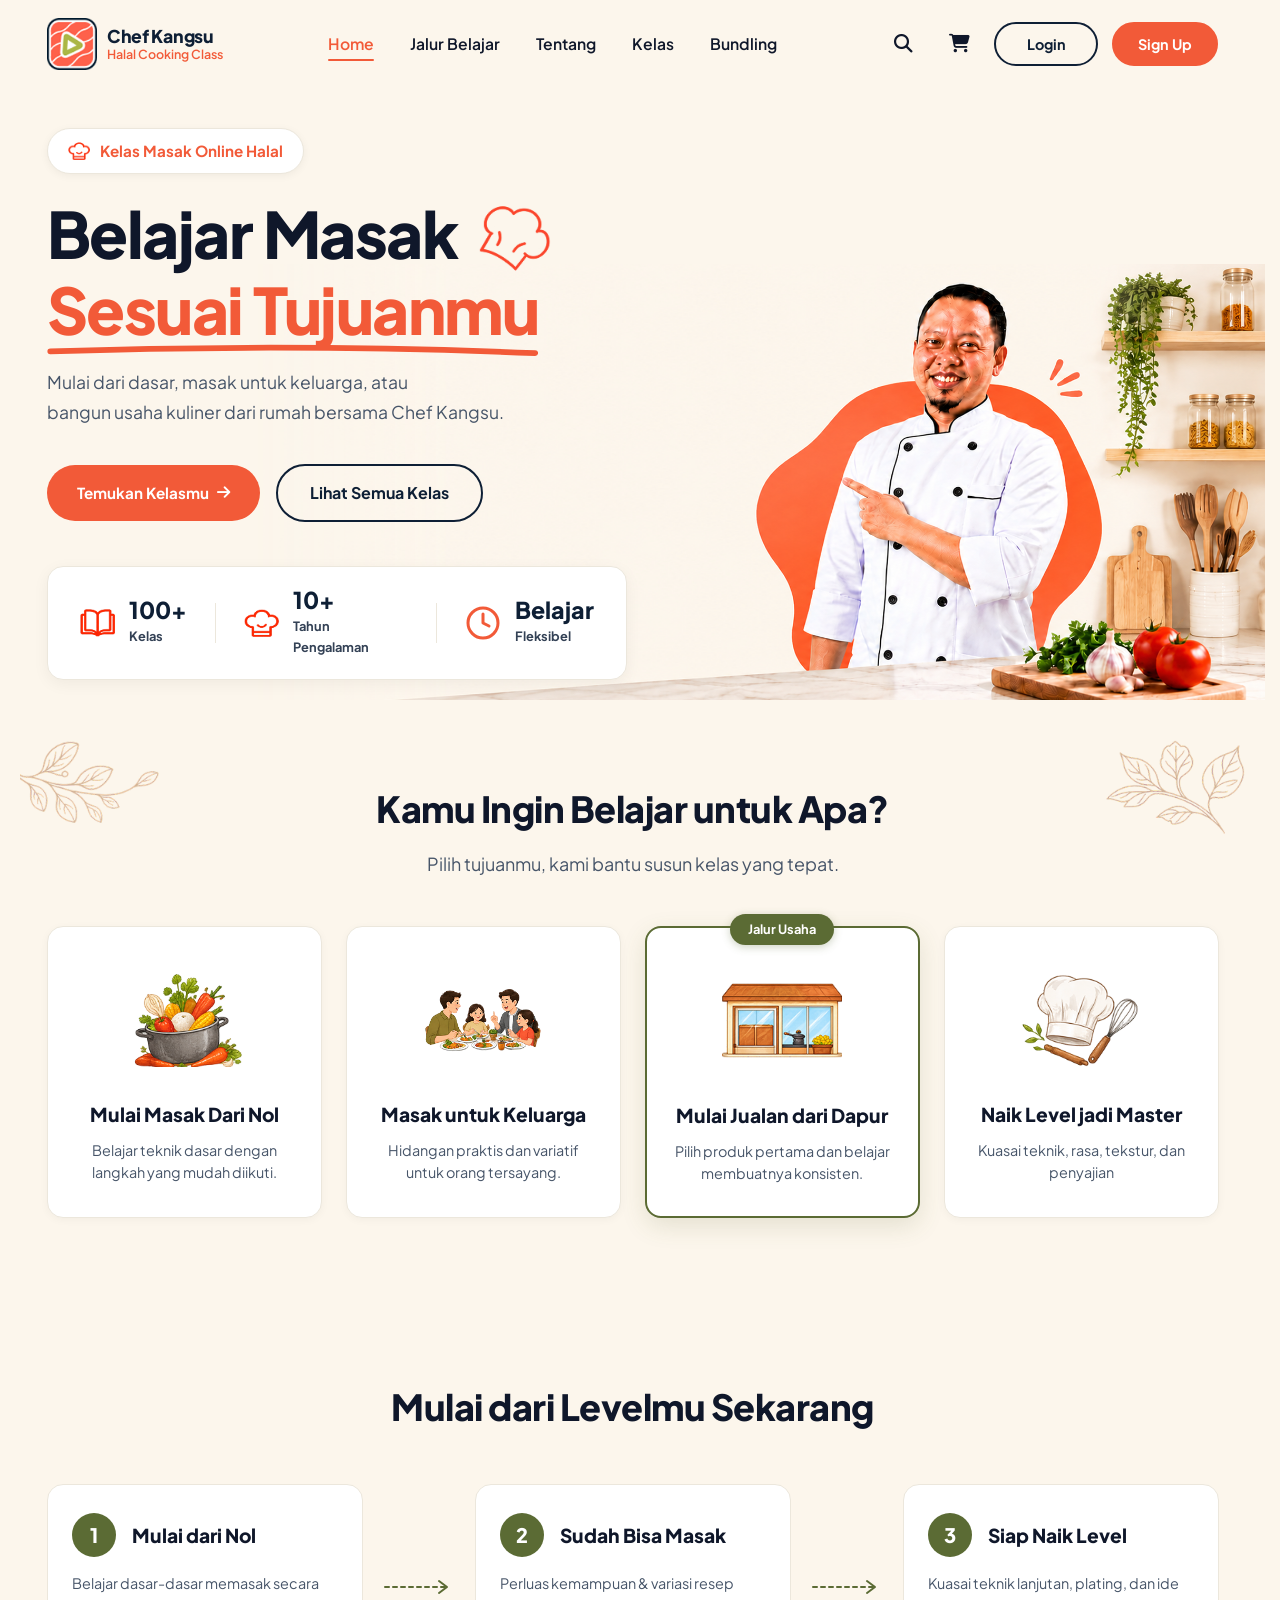
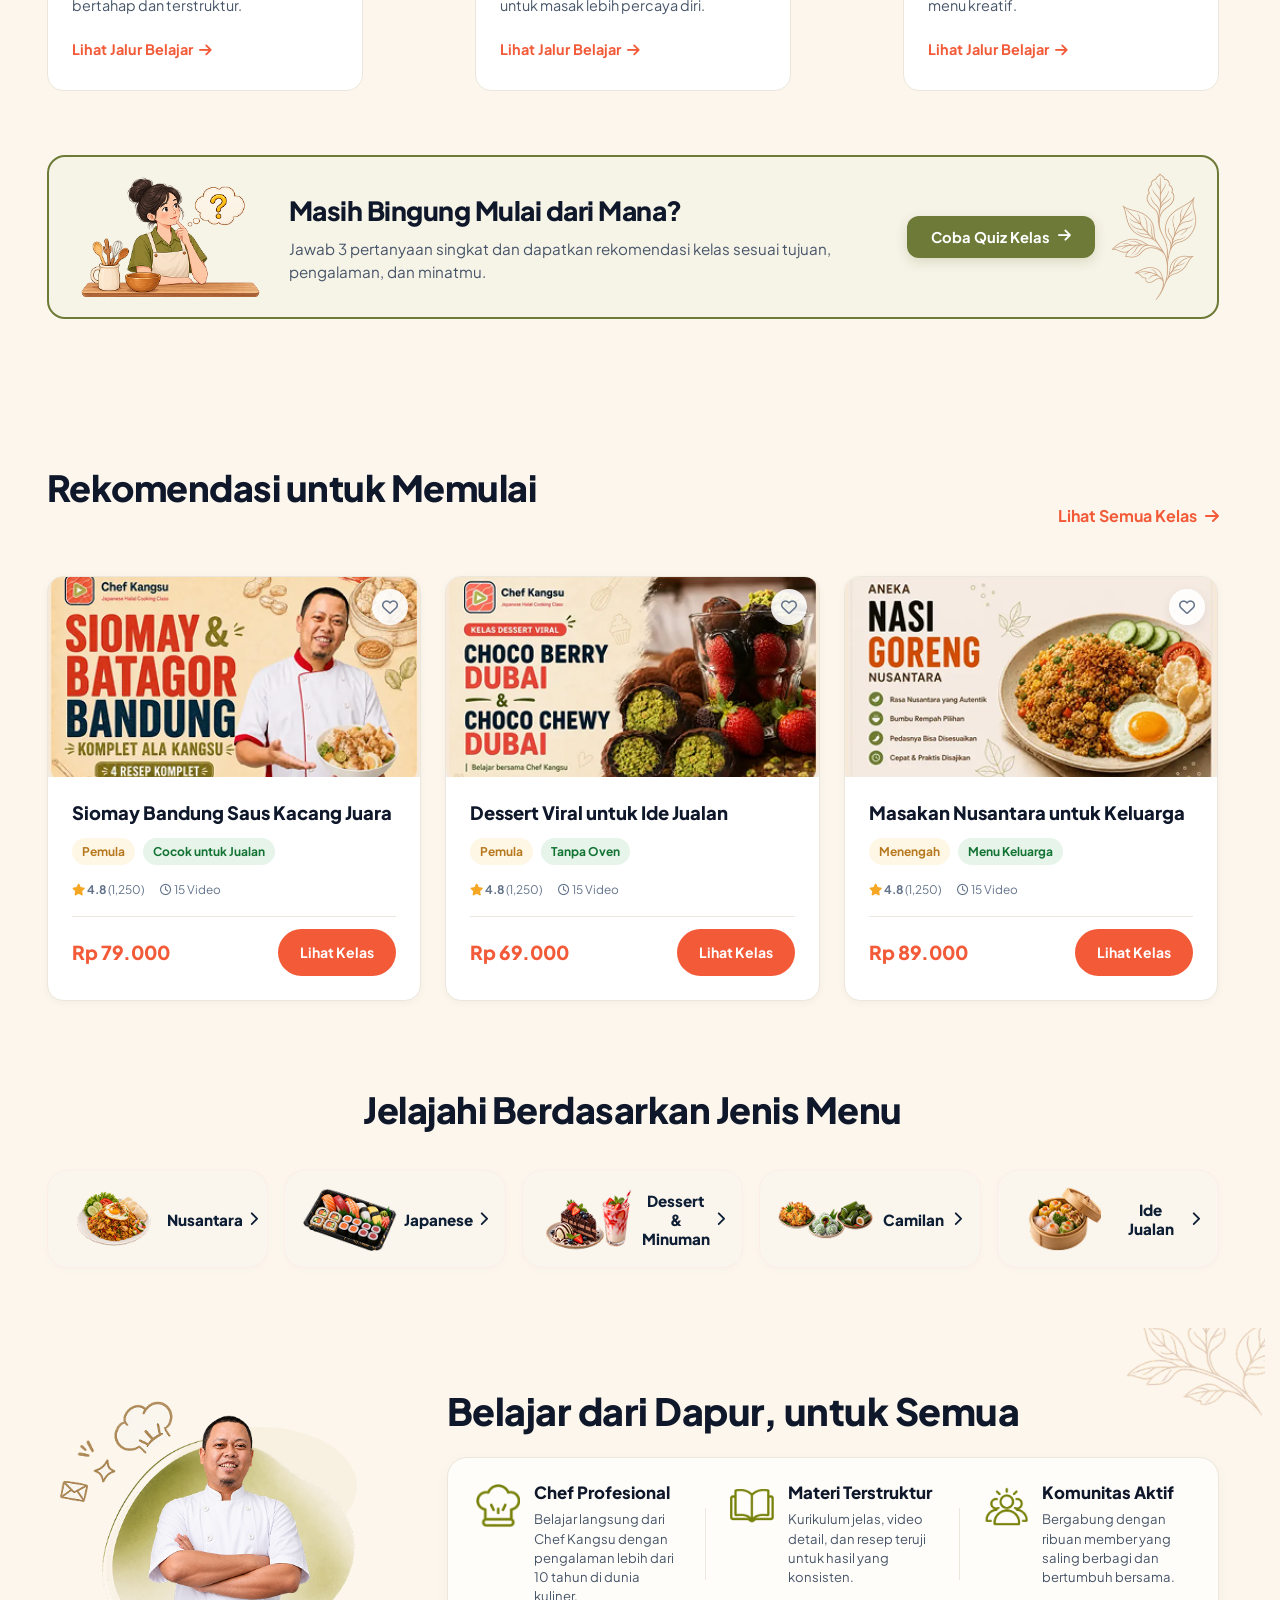
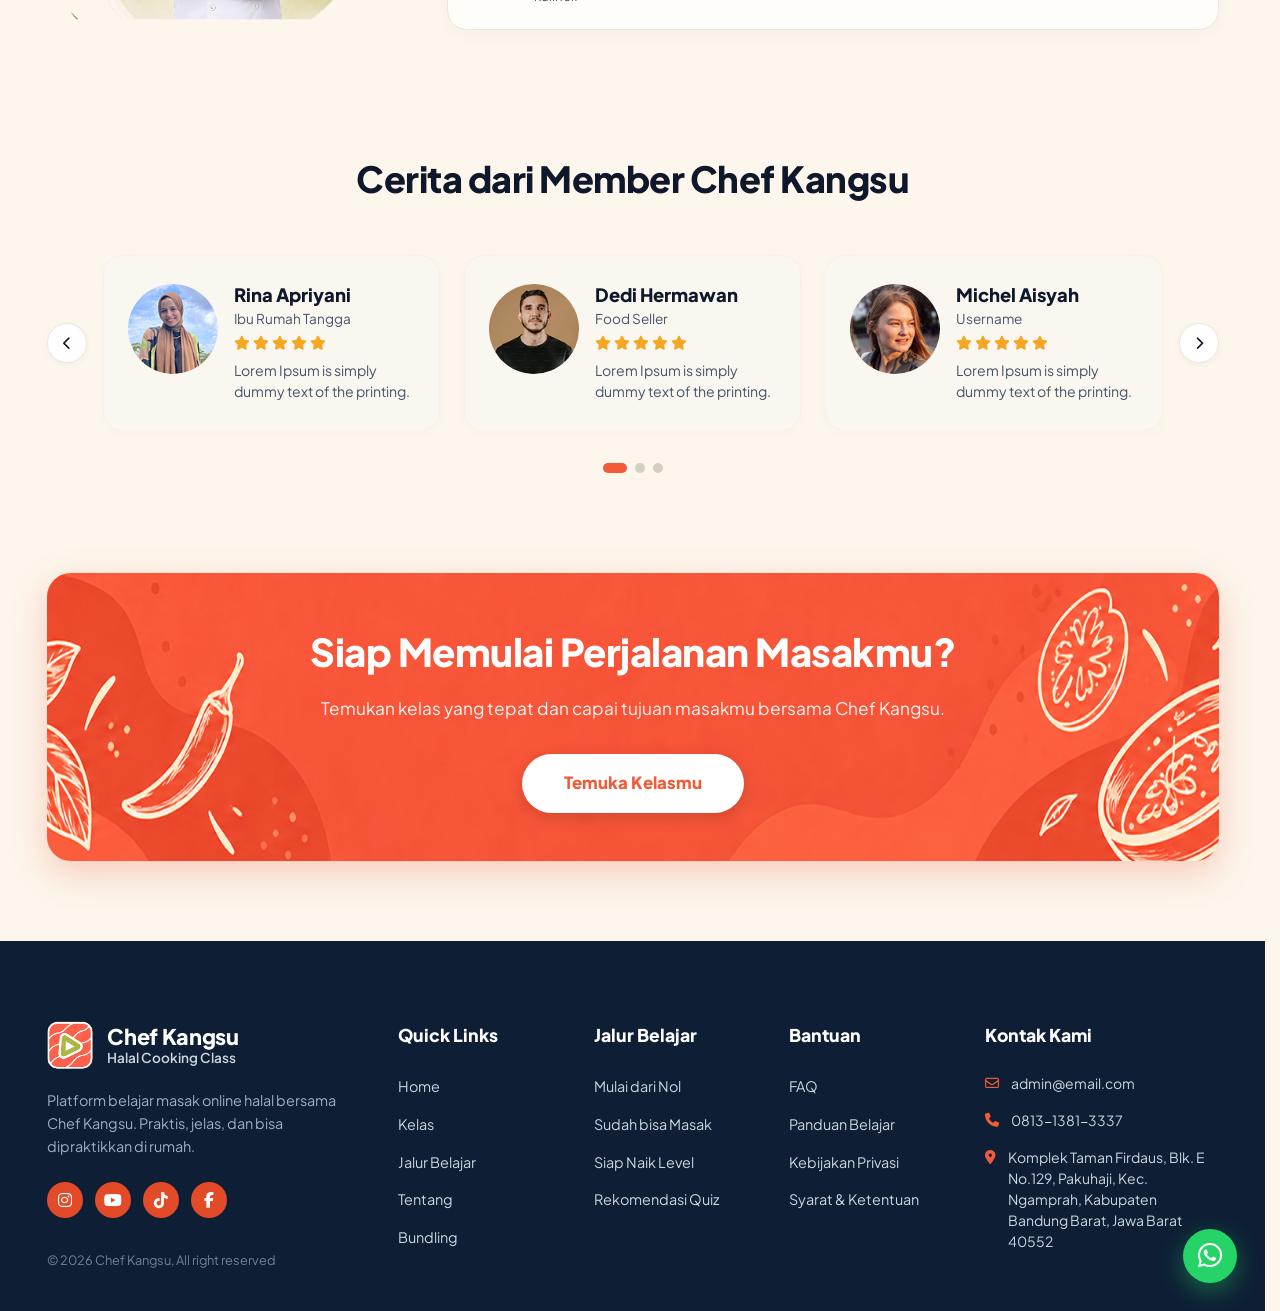
==== commit b953d496: "add user page, add kelas page, add kelas highlight, add promo n bundling page" ====
--- a/index.html
+++ b/index.html
@@ -21,7 +21,7 @@
   <!-- ==================== HEADER / NAVBAR ==================== -->
   <header class="navbar" id="navbar">
     <div class="container nav-container">
-      <a href="#" class="logo-link">
+      <a href="index.html" class="logo-link">
         <img src="Asset/LogoBlack 1.png" alt="Chef Kangsu Logo" class="logo-img">
         <div class="logo-text">
           <span class="logo-name">Chef Kangsu</span>
@@ -31,23 +31,23 @@
 
       <nav class="nav-menu" id="nav-menu">
         <ul class="nav-list">
-          <li class="nav-item"><a href="#home" class="nav-link active">Home</a></li>
-          <li class="nav-item"><a href="#jalur" class="nav-link">Jalur Belajar</a></li>
-          <li class="nav-item"><a href="#kelas" class="nav-link">Kelas</a></li>
-          <li class="nav-item"><a href="#tentang" class="nav-link">Tentang</a></li>
-          <li class="nav-item"><a href="#bundling" class="nav-link">Bundling</a></li>
+          <li class="nav-item"><a href="index.html" class="nav-link active">Home</a></li>
+          <li class="nav-item"><a href="index.html#jalur" class="nav-link">Jalur Belajar</a></li>
+          <li class="nav-item"><a href="index.html#tentang" class="nav-link">Tentang</a></li>
+          <li class="nav-item"><a href="kelas.html" class="nav-link">Kelas</a></li>
+          <li class="nav-item"><a href="bundling.html" class="nav-link">Bundling</a></li>
         </ul>
         <div class="mobile-nav-actions">
-          <a href="#login" class="btn btn-outline-dark btn-pill">Login</a>
-          <a href="#signup" class="btn btn-primary btn-pill">Sign Up</a>
+          <a href="login.html" class="btn btn-outline-dark btn-pill">Login</a>
+          <a href="register.html" class="btn btn-primary btn-pill">Sign Up</a>
         </div>
       </nav>
 
       <div class="nav-actions">
         <button class="icon-btn" aria-label="Search"><i class="fa-solid fa-magnifying-glass"></i></button>
         <button class="icon-btn" aria-label="Cart"><i class="fa-solid fa-cart-shopping"></i></button>
-        <a href="#login" class="btn btn-outline-dark btn-pill">Login</a>
-        <a href="#signup" class="btn btn-primary btn-pill">Sign Up</a>
+        <a href="login.html" class="btn btn-outline-dark btn-pill">Login</a>
+        <a href="register.html" class="btn btn-primary btn-pill">Sign Up</a>
         <button class="hamburger" id="hamburger" aria-label="Toggle Navigation">
           <i class="fa-solid fa-bars"></i>
         </button>
@@ -285,7 +285,7 @@
           <div>
             <h2 class="section-title">Rekomendasi untuk Memulai</h2>
           </div>
-          <a href="#semua-kelas" class="link-see-all">Lihat Semua Kelas <i class="fa-solid fa-arrow-right"></i></a>
+          <a href="kelas.html" class="link-see-all">Lihat Semua Kelas <i class="fa-solid fa-arrow-right"></i></a>
         </div>
 
         <div class="grid grid-3 grid-courses" id="courses-grid">
@@ -309,7 +309,7 @@
               </div>
               <div class="course-footer">
                 <span class="course-price">Rp 79.000</span>
-                <a href="#kelas" class="btn btn-primary btn-sm">Lihat Kelas</a>
+                <a href="kelas-detail.html" class="btn btn-primary btn-sm">Lihat Kelas</a>
               </div>
             </div>
           </div>
@@ -334,7 +334,7 @@
               </div>
               <div class="course-footer">
                 <span class="course-price">Rp 69.000</span>
-                <a href="#kelas" class="btn btn-primary btn-sm">Lihat Kelas</a>
+                <a href="kelas-detail.html" class="btn btn-primary btn-sm">Lihat Kelas</a>
               </div>
             </div>
           </div>
@@ -359,7 +359,7 @@
               </div>
               <div class="course-footer">
                 <span class="course-price">Rp 89.000</span>
-                <a href="#kelas" class="btn btn-primary btn-sm">Lihat Kelas</a>
+                <a href="kelas-detail.html" class="btn btn-primary btn-sm">Lihat Kelas</a>
               </div>
             </div>
           </div>
--- a/style.css
+++ b/style.css
@@ -40,10 +40,16 @@
   padding: 0;
 }
 
+@view-transition {
+  navigation: auto;
+}
+
 html {
   scroll-behavior: smooth;
   scroll-padding-top: 90px;
   font-size: 16px;
+  background-color: #FCF6EC;
+  min-height: 100%;
 }
 
 body {
@@ -53,6 +59,38 @@
   line-height: 1.6;
   overflow-x: hidden;
   -webkit-font-smoothing: antialiased;
+  opacity: 1;
+  transition: opacity 0.22s cubic-bezier(0.16, 1, 0.3, 1), transform 0.22s cubic-bezier(0.16, 1, 0.3, 1);
+  animation: pageFadeIn 0.35s cubic-bezier(0.16, 1, 0.3, 1) both;
+  min-height: 100vh;
+  display: flex;
+  flex-direction: column;
+}
+
+body > main {
+  flex: 1 0 auto;
+}
+
+body > .footer {
+  flex-shrink: 0;
+  margin-top: auto;
+}
+
+body.page-fade-out {
+  opacity: 0;
+  transform: translateY(-6px);
+  pointer-events: none;
+}
+
+@keyframes pageFadeIn {
+  from {
+    opacity: 0;
+    transform: translateY(6px);
+  }
+  to {
+    opacity: 1;
+    transform: translateY(0);
+  }
 }
 
 img {
@@ -267,6 +305,11 @@
 }
 
 /* 3. HEADER / NAVBAR */
+html {
+  scroll-behavior: smooth;
+  scrollbar-gutter: stable;
+}
+
 .navbar {
   position: sticky;
   top: 0;
@@ -274,15 +317,18 @@
   right: 0;
   background-color: var(--color-bg-light);
   z-index: 1000;
-  padding: 20px 0;
-  transition: var(--transition);
+  padding: 18px 0;
+  min-height: 84px;
+  box-sizing: border-box;
+  transition: padding 0.3s ease, background-color 0.3s ease, box-shadow 0.3s ease;
 }
 
 .navbar.scrolled {
   background-color: rgba(252, 246, 236, 0.95);
   backdrop-filter: blur(10px);
   box-shadow: var(--shadow-sm);
-  padding: 14px 0;
+  padding: 12px 0;
+  min-height: 72px;
 }
 
 .nav-container {
@@ -378,12 +424,29 @@
   border: 2px solid var(--color-dark-navy);
   color: var(--color-dark-navy);
   background-color: transparent;
+  transition: all 0.35s cubic-bezier(0.25, 1, 0.5, 1);
+}
+
+.nav-actions .btn-outline-dark:hover {
+  background-color: var(--color-dark-navy);
+  color: #FFFFFF !important;
+  transform: translateY(-2px);
+  box-shadow: 0 6px 16px rgba(14, 31, 53, 0.18);
 }
 
 .nav-actions .btn-primary {
   border: 2px solid var(--color-coral);
   background-color: var(--color-coral);
   color: #FFFFFF;
+  transition: all 0.35s cubic-bezier(0.25, 1, 0.5, 1);
+}
+
+.nav-actions .btn-primary:hover {
+  background-color: var(--color-coral-hover);
+  border-color: var(--color-coral-hover);
+  color: #FFFFFF !important;
+  transform: translateY(-2px);
+  box-shadow: 0 8px 20px rgba(242, 90, 56, 0.32);
 }
 
 .hamburger {
@@ -1972,85 +2035,91 @@
   }
 
   .hero-stats {
-    display: flex;
-    flex-direction: row;
-    justify-content: space-evenly;
+    display: grid;
+    grid-template-columns: 1fr auto 1.3fr auto 1.15fr;
     align-items: center;
     background-color: #FFFFFF;
     border: 1px solid var(--color-border);
     border-radius: 16px;
-    padding: 12px 8px;
+    padding: 10px 8px;
     box-shadow: 0 4px 16px rgba(0, 0, 0, 0.04);
     width: 100%;
-    max-width: 380px;
+    max-width: 375px;
     margin: 0 auto;
-  }
-
-  .stat-item {
-    display: flex;
-    align-items: center;
-    gap: 6px;
-    flex: 1;
-    justify-content: center;
-    padding: 0 2px;
-  }
-
-  .stat-icon {
+    box-sizing: border-box;
+  }
+
+  .hero-stats .stat-icon {
     display: flex;
     align-items: center;
     justify-content: center;
-  }
-
-  /* Sembunyikan semua ikon stat di mobile */
-  .hero-stats .stat-icon {
-    display: none;
+    flex-shrink: 0;
+  }
+
+  .stat-item {
+    display: flex;
+    flex-direction: row;
+    align-items: center;
+    justify-content: center;
+    gap: 5px;
+    min-width: 0;
+    padding: 0 2px;
   }
 
   .stat-card-icon,
   .stat-icon svg {
-    width: 22px;
-    height: 22px;
+    width: 18px;
+    height: 18px;
+    max-width: 18px;
+    max-height: 18px;
+    object-fit: contain;
+    flex-shrink: 0;
   }
 
   .stat-info {
     display: flex;
     flex-direction: column;
     text-align: left;
+    min-width: 0;
   }
 
   .stat-number {
-    font-size: 0.95rem;
+    font-size: 0.88rem;
     font-weight: 800;
     line-height: 1.1;
+    white-space: nowrap;
   }
 
   .stat-label {
-    font-size: 0.65rem;
+    font-size: 0.58rem;
     font-weight: 600;
     color: var(--color-text-muted);
     line-height: 1.1;
+    white-space: nowrap;
+  }
+
+  .stat-label-exp {
+    font-size: 0.52rem !important;
+    font-weight: 600;
+    color: var(--color-text-muted);
+    line-height: 1.1;
+    white-space: nowrap;
+    letter-spacing: -0.2px;
   }
 
   .stat-number-stacked {
-    font-size: 0.95rem;
+    font-size: 0.88rem;
     font-weight: 800;
     line-height: 1.1;
+    white-space: nowrap;
   }
 
   .stat-label-bold {
-    font-size: 0.65rem;
-    font-weight: 500;
+    font-size: 0.58rem;
+    font-weight: 600;
     color: var(--color-text-muted);
     line-height: 1.1;
-  }
-
-  /* Belajar Fleksibel: tengah, teks rata kiri */
-  .stat-item-belajar {
-    justify-content: center;
-  }
-
-  .stat-item-belajar .stat-info {
-    text-align: left;
+    white-space: nowrap;
   }
 
   .stat-divider {
@@ -2059,6 +2128,7 @@
     background-color: var(--color-border);
     display: block !important;
     flex-shrink: 0;
+    margin: 0;
   }
 
   /* 2. Section Tujuan & Level */
@@ -2479,3 +2549,4812 @@
     border-radius: 18px;
   }
 }
+
+/* Kelas preview refinement: mirrors the current Chef Kangsu design language. */
+.page-preview-main {
+  padding: 18px 0 80px;
+  background: linear-gradient(180deg, #FFFDF9 0%, #FCF6EC 100%);
+}
+
+.page-preview-main > .container {
+  max-width: 1376px;
+}
+
+.breadcrumb-nav {
+  margin-bottom: 18px;
+  color: var(--color-text-muted);
+}
+
+.preview-layout-grid {
+  grid-template-columns: minmax(0, 1fr) 356px;
+  gap: 44px;
+}
+
+.preview-left-col { gap: 20px; }
+
+.preview-banner-card {
+  min-height: 420px;
+  padding: 28px 34px;
+  border: 1px solid #F1DED0;
+  border-radius: 22px;
+  background: #FFFDF8;
+  background-image: linear-gradient(135deg, rgba(255, 253, 248, .97) 0%, rgba(255, 253, 248, .8) 52%, rgba(115, 43, 115, .12) 100%);
+  box-shadow: 0 12px 28px rgba(76, 46, 32, .08);
+}
+
+.preview-banner-card::before,
+.preview-banner-card::after {
+  content: '';
+  position: absolute;
+  width: 210px;
+  height: 80px;
+  border-radius: 100%;
+  background: #7B387C;
+  opacity: .9;
+  transform: rotate(-38deg);
+}
+
+.preview-banner-card::before { right: -52px; top: -26px; }
+.preview-banner-card::after { left: -66px; bottom: -28px; }
+
+.banner-top-badges { position: relative; z-index: 1; margin-bottom: 18px; }
+.badge-early-bird { background: var(--color-coral); }
+.badge-premium { background: #7A2F6C; }
+
+.preview-banner-inner {
+  position: relative;
+  z-index: 1;
+  height: calc(100% - 42px);
+  grid-template-columns: 1.02fr 1.1fr;
+  gap: 26px;
+}
+
+.brand-badge-mini { color: var(--color-dark-navy); margin-bottom: 26px; }
+.brand-badge-mini .mini-logo { height: 42px; border-radius: 9px; padding: 0; }
+.brand-badge-mini span { font-size: 1.1rem; }
+.brand-badge-mini small { color: var(--color-coral); opacity: 1; }
+
+.banner-food-title {
+  color: #102238;
+  font-size: clamp(2.25rem, 3.4vw, 3.65rem);
+  letter-spacing: -1.8px;
+  line-height: 1.04;
+  max-width: 450px;
+}
+
+.highlight-yellow { color: var(--color-coral); }
+.tag-recipes-count { background: #7E8F26; color: #FFFFFF; border-radius: 10px; }
+.photo-grid-mini { grid-template-columns: 1.25fr .8fr; grid-template-rows: 1fr 1.25fr; gap: 10px; }
+.photo-item { height: 100%; min-height: 128px; border-color: #FFFFFF; border-radius: 16px; }
+.photo-item.photo-1 { grid-column: 1; grid-row: 1; }
+.photo-item.photo-2 { grid-column: 2; grid-row: 1; }
+.photo-item.photo-3 { grid-column: 1; grid-row: 2; }
+.photo-item.photo-4 { grid-column: 2; grid-row: 2; }
+
+.course-header-info-box {
+  padding: 0 2px;
+  background: transparent;
+  border: 0;
+}
+.preview-course-title { font-size: 1.75rem; margin-bottom: 5px; }
+.wishlist-lg { background: #FFFFFF; border: 1px solid #F1DED0; border-radius: 50%; box-shadow: var(--shadow-sm); }
+
+.video-preview-card,
+.card-preview-section {
+  background: #FFFFFF;
+  border: 1px solid #F1DED0;
+  border-radius: 18px;
+  box-shadow: 0 8px 20px rgba(76, 46, 32, .035);
+}
+
+.video-preview-card { padding: 20px; }
+.video-preview-heading { display: flex; align-items: center; gap: 11px; margin-bottom: 16px; }
+.video-heading-icon { width: 34px; height: 34px; display: grid; place-items: center; border-radius: 10px; background: #FFF0EB; color: var(--color-coral); }
+.eyebrow-label { font-size: .74rem; color: var(--color-coral); font-weight: 700; margin-bottom: 1px; }
+.video-preview-heading h3, .related-heading h3 { color: var(--color-dark-navy); font-size: 1.15rem; line-height: 1.2; }
+.video-duration { margin-left: auto; font-size: .78rem; font-weight: 700; color: var(--color-text-muted); background: #FCF6EC; padding: 6px 10px; border-radius: 999px; }
+.video-preview-player { position: relative; overflow: hidden; min-height: 290px; border-radius: 13px; display: flex; align-items: end; isolation: isolate; background: #7A2F6C; }
+.video-preview-poster { position: absolute; inset: 0; width: 100%; height: 100%; object-fit: cover; z-index: -2; }
+.video-preview-shade { position: absolute; inset: 0; background: linear-gradient(180deg, rgba(15, 23, 42, .12), rgba(15, 23, 42, .76)); z-index: -1; }
+.video-play-button { position: absolute; left: 50%; top: 50%; transform: translate(-50%, -50%); width: 62px; height: 62px; padding-left: 5px; border-radius: 50%; background: var(--color-coral); color: #FFFFFF; font-size: 1.2rem; box-shadow: 0 8px 24px rgba(242, 90, 56, .45); }
+.video-play-button:hover { transform: translate(-50%, -50%) scale(1.08); }
+.video-preview-caption { padding: 22px; color: #FFFFFF; display: flex; flex-direction: column; }
+.video-preview-caption strong { font-size: 1.08rem; }
+.video-preview-caption span { font-size: .8rem; color: rgba(255,255,255,.82); }
+
+.card-preview-section { padding: 24px; }
+.section-card-title { margin-bottom: 13px; }
+.features-badge-grid { padding-top: 16px; }
+.feat-badge-item { background: #FFFDF9; border-color: #F1DED0; }
+
+.curriculum-header { align-items: flex-start; margin-bottom: 12px; }
+.curriculum-header .section-card-title { margin-bottom: 0; }
+.lesson-items-list { gap: 0; margin: 0 -24px -24px; }
+.lesson-row { border: 0; border-top: 1px solid #F1DED0; border-radius: 0; background: transparent; padding: 12px 24px; }
+.lesson-row:hover { background: #FFFDF9; }
+.lesson-num { background: #FCE8D9; color: var(--color-coral); }
+.lesson-thumb-mini { width: 52px; height: 42px; }
+.lesson-time { color: #B77B5D; font-size: .72rem; }
+
+.related-classes-section { padding-top: 16px; }
+.related-heading { display: flex; align-items: end; justify-content: space-between; margin-bottom: 16px; }
+.related-all-link { color: var(--color-coral); font-size: .82rem; font-weight: 800; display: inline-flex; align-items: center; gap: 7px; }
+.related-classes-grid { display: grid; grid-template-columns: repeat(3, 1fr); gap: 16px; }
+.related-class-card { overflow: hidden; background: #FFFFFF; border: 1px solid #F1DED0; border-radius: 14px; box-shadow: 0 6px 18px rgba(76, 46, 32, .05); transition: var(--transition); }
+.related-class-card:hover { transform: translateY(-4px); box-shadow: var(--shadow-md); }
+.related-class-card > img { width: 100%; height: 128px; object-fit: cover; }
+.related-card-body { padding: 12px; }
+.related-tag { display: inline-flex; padding: 3px 8px; border-radius: 999px; color: var(--color-coral); background: #FFF2EE; font-size: .65rem; font-weight: 700; }
+.related-card-body h4 { margin: 8px 0 14px; color: #171717; font-size: .84rem; line-height: 1.35; min-height: 34px; }
+.related-card-body > div { display: flex; align-items: center; justify-content: space-between; color: var(--color-coral); font-size: .82rem; }
+.related-card-body a { display: grid; place-items: center; width: 28px; height: 28px; border: 1px solid #F1DED0; border-radius: 8px; color: var(--color-dark-navy); }
+
+.sticky-checkout-card { top: 94px; padding: 24px; border: 1px solid #F1DED0; border-radius: 18px; box-shadow: 0 10px 28px rgba(76, 46, 32, .06); }
+
+@media (max-width: 1024px) {
+  .preview-layout-grid { grid-template-columns: 1fr; }
+  .preview-right-col { order: 2; }
+}
+
+@media (max-width: 768px) {
+  .page-preview-main { padding-top: 14px; }
+  .preview-banner-card { min-height: 0; padding: 22px; }
+  .preview-banner-inner { grid-template-columns: 1fr; }
+  .banner-right-photos { margin-top: 12px; }
+  .photo-item { min-height: 98px; }
+  .video-preview-player { min-height: 210px; }
+  .video-preview-caption { padding: 16px; }
+  .course-header-title-row { align-items: flex-start; }
+  .preview-course-title { font-size: 1.4rem; }
+  .features-badge-grid, .related-classes-grid { grid-template-columns: 1fr; }
+  .related-class-card { display: grid; grid-template-columns: 120px 1fr; }
+  .related-class-card > img { height: 100%; min-height: 120px; }
+  .lesson-items-list { margin: 0 -16px -20px; }
+  .lesson-row { padding: 11px 16px; }
+  .lesson-left { gap: 9px; }
+  .lesson-name { font-size: .82rem; }
+  .curriculum-note { display: none; }
+}
+
+/* ==========================================================================
+   17. HALAMAN BUNDLING & PROMO (bundling.html)
+   ========================================================================== */
+.section-bundling-hero {
+  padding: 40px 0 20px 0;
+  position: relative;
+  background-color: var(--color-bg-light);
+}
+
+.relative-container {
+  position: relative;
+}
+
+.bundling-leaf {
+  position: absolute;
+  width: 110px;
+  height: auto;
+  opacity: 0.85;
+  pointer-events: none;
+  z-index: 1;
+}
+
+.bundling-leaf.leaf-left {
+  top: -10px;
+  left: 0;
+}
+
+.bundling-leaf.leaf-right {
+  top: -10px;
+  right: 0;
+}
+
+.badge-tag-coral {
+  background-color: #FFF0ED;
+  color: var(--color-coral);
+  border: 1px solid #FEDCD5;
+  display: inline-flex;
+  align-items: center;
+  gap: 8px;
+  padding: 6px 16px;
+  border-radius: 50px;
+  font-size: 0.85rem;
+  font-weight: 700;
+  margin-bottom: 16px;
+}
+
+.bundling-main-title {
+  font-size: 2.8rem;
+  font-weight: 800;
+  color: var(--color-dark-navy);
+  letter-spacing: -0.8px;
+  margin-bottom: 12px;
+}
+
+.bundling-sub-title {
+  font-size: 1.05rem;
+  color: var(--color-text-muted);
+  max-width: 600px;
+  margin: 0 auto 36px auto;
+  line-height: 1.6;
+}
+
+.bundling-control-bar {
+  display: flex;
+  align-items: center;
+  justify-content: space-between;
+  gap: 16px;
+  margin-bottom: 30px;
+  flex-wrap: wrap;
+}
+
+.bundling-tab-pills {
+  display: inline-flex;
+  align-items: center;
+  background-color: #FAF5ED;
+  border: 1.5px solid var(--color-border);
+  padding: 6px;
+  border-radius: 16px;
+  gap: 6px;
+}
+
+.btn-tab-pill {
+  padding: 10px 22px;
+  border-radius: 12px;
+  border: none;
+  background: transparent;
+  font-family: inherit;
+  font-size: 0.95rem;
+  font-weight: 700;
+  color: var(--color-text-muted);
+  cursor: pointer;
+  display: inline-flex;
+  align-items: center;
+  gap: 8px;
+  transition: var(--transition);
+}
+
+.btn-tab-pill.active {
+  background-color: #FFFFFF;
+  color: var(--color-coral);
+  box-shadow: 0 4px 12px rgba(0, 0, 0, 0.06);
+}
+
+.btn-tab-pill:hover:not(.active) {
+  color: var(--color-dark-navy);
+}
+
+.select-sort {
+  padding: 12px 20px;
+  background-color: #FFF6F2;
+  border: 1.5px solid #FCEEEB;
+  border-radius: 14px;
+  font-family: inherit;
+  font-size: 0.92rem;
+  font-weight: 700;
+  color: var(--color-dark-navy);
+  cursor: pointer;
+  outline: none;
+}
+
+/* Tab Content Switching */
+.tab-content {
+  display: none;
+  animation: fadeIn 0.4s ease;
+}
+
+.tab-content.active {
+  display: block;
+}
+
+/* Bundle Cards */
+.section-bundling-cards {
+  padding: 10px 0 60px 0;
+  background-color: var(--color-bg-light);
+}
+
+.grid-bundle-cards {
+  gap: 28px;
+}
+
+.card-bundle {
+  background-color: #FFFFFF;
+  border: 1.5px solid var(--color-border);
+  border-radius: 24px;
+  overflow: hidden;
+  transition: var(--transition);
+  display: flex;
+  flex-direction: column;
+  box-shadow: 0 4px 20px rgba(0, 0, 0, 0.03);
+}
+
+.card-bundle:hover {
+  transform: translateY(-6px);
+  border-color: #FEDCD5;
+  box-shadow: var(--shadow-lg);
+}
+
+.bundle-banner-wrapper {
+  padding: 14px;
+}
+
+.bundle-banner-bg {
+  background: linear-gradient(135deg, #FFF0E6 0%, #FFE2D1 100%);
+  border-radius: 18px;
+  padding: 24px 20px;
+  position: relative;
+  overflow: hidden;
+  border: 1px solid rgba(242, 90, 56, 0.15);
+  min-height: 220px;
+  display: flex;
+  flex-direction: column;
+  justify-content: space-between;
+}
+
+.bundle-banner-bg.bg-japanese {
+  background: linear-gradient(135deg, #F3F7E8 0%, #E2EDC7 100%);
+  border-color: rgba(110, 122, 56, 0.2);
+}
+
+.bundle-banner-bg.bg-dessert {
+  background: linear-gradient(135deg, #F9EEFB 0%, #EED5F5 100%);
+  border-color: rgba(160, 80, 175, 0.2);
+}
+
+.bundle-banner-badge {
+  position: absolute;
+  top: 14px;
+  right: 14px;
+  background-color: var(--color-dark-navy);
+  color: #FFFFFF;
+  font-size: 0.72rem;
+  font-weight: 800;
+  padding: 4px 10px;
+  border-radius: 50px;
+}
+
+.bundle-brand-tag {
+  display: flex;
+  align-items: center;
+  gap: 6px;
+  font-size: 0.78rem;
+  font-weight: 800;
+  color: var(--color-dark-navy);
+}
+
+.bundle-brand-tag .mini-logo {
+  height: 20px;
+  width: auto;
+}
+
+.bundle-banner-title {
+  font-size: 1.35rem;
+  font-weight: 800;
+  color: var(--color-dark-navy);
+  line-height: 1.25;
+  margin: 10px 0 4px 0;
+  max-width: 65%;
+}
+
+.bundle-banner-tagline {
+  font-size: 0.82rem;
+  color: var(--color-text-muted);
+  font-weight: 600;
+}
+
+.bundle-banner-chef {
+  position: absolute;
+  right: -5px;
+  bottom: 0;
+  width: 130px;
+  height: auto;
+  pointer-events: none;
+}
+
+.bundle-chef-img {
+  width: 100%;
+  height: auto;
+  display: block;
+}
+
+.bundle-banner-promo-badge {
+  display: inline-flex;
+  align-items: center;
+  gap: 8px;
+  background-color: rgba(255, 255, 255, 0.9);
+  backdrop-filter: blur(4px);
+  padding: 6px 12px;
+  border-radius: 12px;
+  width: fit-content;
+  margin-top: 12px;
+}
+
+.promo-date {
+  font-size: 0.7rem;
+  font-weight: 700;
+  color: var(--color-text-muted);
+}
+
+.promo-price-tag {
+  font-size: 0.88rem;
+  font-weight: 800;
+  color: var(--color-coral);
+}
+
+.bundle-card-body {
+  padding: 10px 22px 24px 22px;
+  flex: 1;
+  display: flex;
+  flex-direction: column;
+}
+
+.bundle-title {
+  font-size: 1.15rem;
+  font-weight: 800;
+  color: var(--color-dark-navy);
+  margin-bottom: 12px;
+}
+
+.bundle-feature-list {
+  list-style: none;
+  padding: 0;
+  margin: 0 0 20px 0;
+  display: flex;
+  flex-direction: column;
+  gap: 8px;
+  flex: 1;
+}
+
+.bundle-feature-list li {
+  font-size: 0.86rem;
+  color: var(--color-text-muted);
+  display: flex;
+  align-items: center;
+  gap: 8px;
+}
+
+.dot-bullet {
+  font-size: 0.4rem;
+  color: var(--color-coral);
+}
+
+.bundle-feature-list li.more-items {
+  color: var(--color-coral);
+  font-weight: 700;
+  padding-left: 14px;
+}
+
+.bundle-card-footer {
+  display: flex;
+  align-items: center;
+  justify-content: space-between;
+  padding-top: 16px;
+  border-top: 1px solid var(--color-border);
+}
+
+.bundle-price-box {
+  display: flex;
+  flex-direction: column;
+}
+
+.bundle-current-price {
+  font-size: 1.25rem;
+  font-weight: 800;
+  color: var(--color-coral);
+  line-height: 1.1;
+}
+
+.bundle-old-price {
+  font-size: 0.82rem;
+  color: var(--color-text-muted);
+  text-decoration: line-through;
+}
+
+.bundle-detail-link {
+  color: var(--color-coral);
+  font-weight: 700;
+  font-size: 0.92rem;
+  text-decoration: none;
+  display: inline-flex;
+  align-items: center;
+  gap: 6px;
+  transition: var(--transition);
+}
+
+.bundle-detail-link:hover {
+  gap: 10px;
+}
+
+/* Tab 2: Promo Cards Grid */
+.section-promo-cards {
+  padding: 10px 0 60px 0;
+  background-color: var(--color-bg-light);
+}
+
+.grid-promo-items {
+  gap: 20px;
+}
+
+.card-promo-item {
+  background-color: #FFFFFF;
+  border: 1.5px solid var(--color-border);
+  border-radius: 20px;
+  overflow: hidden;
+  display: flex;
+  flex-direction: column;
+  transition: var(--transition);
+  box-shadow: 0 4px 16px rgba(0, 0, 0, 0.02);
+}
+
+.card-promo-item:hover {
+  transform: translateY(-5px);
+  border-color: #FEDCD5;
+  box-shadow: var(--shadow-md);
+}
+
+.promo-thumb {
+  width: 100%;
+  height: 175px;
+  overflow: hidden;
+  background-color: #FAF5ED;
+}
+
+.promo-thumb img {
+  width: 100%;
+  height: 100%;
+  object-fit: cover;
+  transition: transform 0.4s ease;
+}
+
+.card-promo-item:hover .promo-thumb img {
+  transform: scale(1.05);
+}
+
+.promo-item-body {
+  padding: 16px;
+  flex: 1;
+  display: flex;
+  flex-direction: column;
+}
+
+.promo-item-title {
+  font-size: 0.98rem;
+  font-weight: 800;
+  color: var(--color-dark-navy);
+  margin-bottom: 8px;
+  line-height: 1.35;
+  min-height: 42px;
+}
+
+.badge-tag-category {
+  display: inline-block;
+  font-size: 0.72rem;
+  font-weight: 700;
+  padding: 3px 10px;
+  border-radius: 50px;
+  width: fit-content;
+  margin-bottom: 14px;
+}
+
+.tag-cat-dessert {
+  background-color: #FFF0F5;
+  color: #D63384;
+}
+
+.tag-cat-nusantara {
+  background-color: #FFF3EB;
+  color: #E8590C;
+}
+
+.promo-item-footer {
+  display: flex;
+  align-items: center;
+  justify-content: space-between;
+  margin-top: auto;
+  padding-top: 12px;
+  border-top: 1px solid var(--color-border);
+}
+
+.promo-price-info {
+  display: flex;
+  flex-direction: column;
+}
+
+.promo-price-now {
+  font-size: 1.05rem;
+  font-weight: 800;
+  color: var(--color-coral);
+  line-height: 1.1;
+}
+
+.promo-price-before {
+  font-size: 0.76rem;
+  color: var(--color-text-muted);
+  text-decoration: line-through;
+}
+
+.promo-actions {
+  display: flex;
+  align-items: center;
+  gap: 8px;
+}
+
+.btn-cart-icon {
+  width: 36px;
+  height: 36px;
+  border-radius: 10px;
+  border: 1.5px solid var(--color-border);
+  background-color: #FFFFFF;
+  color: var(--color-dark-navy);
+  cursor: pointer;
+  display: inline-flex;
+  align-items: center;
+  justify-content: center;
+  font-size: 0.9rem;
+  transition: var(--transition);
+}
+
+.btn-cart-icon:hover {
+  background-color: var(--color-coral);
+  color: #FFFFFF;
+  border-color: var(--color-coral);
+}
+
+
+/* ==========================================================================
+   18. HALAMAN KATALOG KELAS KAMI (kelas.html)
+   ========================================================================== */
+.section-kelas-hero {
+  position: relative;
+  min-height: 332px;
+  display: flex;
+  align-items: center;
+  background: url('Asset/kelas/BackgroundKelasKami.png') center center / cover no-repeat;
+  padding: 40px 0;
+  background-color: #20150F;
+  color: #FFFFFF;
+}
+
+.kelas-hero-overlay {
+  display: none;
+}
+
+.kelas-hero-content {
+  position: relative;
+  z-index: 2;
+}
+
+.kelas-hero-title {
+  font-size: clamp(3.4rem, 7vw, 6rem);
+  font-weight: 800;
+  color: #FFFFFF;
+  line-height: 1;
+  letter-spacing: -3px;
+  text-align: center;
+  margin: 0;
+}
+
+.kelas-hero-subtitle {
+  font-size: 1.05rem;
+  color: rgba(255, 255, 255, 0.85);
+  max-width: 600px;
+  margin: 0 auto;
+}
+
+/* Controls: Search & Category Pills */
+.section-catalog-controls {
+  padding: 14px 0 18px;
+  background-color: #FFFFFF;
+}
+
+.catalog-container {
+  max-width: 1360px;
+}
+
+.search-bar-wrapper {
+  position: relative;
+  max-width: none;
+  margin: 0 auto 12px;
+}
+
+.search-icon {
+  position: absolute;
+  left: 20px;
+  top: 50%;
+  transform: translateY(-50%);
+  color: var(--color-text-muted);
+  font-size: 1.05rem;
+}
+
+.search-input-field {
+  width: 100%;
+  height: 38px;
+  padding: 0 44px;
+  border-radius: 50px;
+  border: 2px solid #E5E5E5;
+  background-color: #FFFFFF;
+  font-family: inherit;
+  font-size: 0.95rem;
+  color: var(--color-text-main);
+  outline: none;
+  box-shadow: 0 4px 16px rgba(0, 0, 0, 0.03);
+  transition: var(--transition);
+}
+
+.search-input-field:focus {
+  border-color: var(--color-coral);
+  box-shadow: 0 0 0 4px rgba(242, 90, 56, 0.12);
+}
+
+.clear-search-btn {
+  position: absolute;
+  right: 18px;
+  top: 50%;
+  transform: translateY(-50%);
+  border: none;
+  background: transparent;
+  color: var(--color-text-muted);
+  cursor: pointer;
+  font-size: 0.95rem;
+  display: none;
+}
+
+.category-pills-wrapper {
+  overflow-x: auto;
+  scrollbar-width: none;
+  padding-bottom: 0;
+}
+
+.category-pills-wrapper::-webkit-scrollbar {
+  display: none;
+}
+
+.category-pills-list {
+  display: flex;
+  align-items: center;
+  gap: 14px;
+  justify-content: flex-start;
+  width: max-content;
+  margin: 0 auto;
+}
+
+.pill-category-btn {
+  padding: 7px 18px;
+  border-radius: 50px;
+  border: 2px solid #E5E5E5;
+  background-color: #FFFFFF;
+  color: var(--color-text-main);
+  font-family: inherit;
+  font-size: 0.9rem;
+  font-weight: 700;
+  cursor: pointer;
+  white-space: nowrap;
+  transition: var(--transition);
+}
+
+.pill-category-btn:hover {
+  border-color: var(--color-coral);
+  color: var(--color-coral);
+}
+
+.pill-category-btn.active {
+  background-color: var(--color-coral);
+  color: #FFFFFF;
+  border-color: var(--color-coral);
+  box-shadow: 0 4px 12px rgba(242, 90, 56, 0.25);
+}
+
+/* Catalog Grid Section */
+.section-catalog-grid {
+  padding: 16px 0 72px;
+  background-color: #FFFFFF;
+}
+
+.results-meta-bar {
+  display: flex;
+  align-items: center;
+  justify-content: space-between;
+  margin-bottom: 24px;
+  padding-bottom: 12px;
+  border-bottom: 1px solid var(--color-border);
+}
+
+.results-count {
+  font-size: 0.92rem;
+  color: var(--color-text-muted);
+}
+
+.results-count strong {
+  color: var(--color-dark-navy);
+}
+
+.catalog-sort {
+  display: flex;
+  align-items: center;
+  gap: 8px;
+  font-size: 0.88rem;
+  color: var(--color-text-muted);
+}
+
+.select-sort-sm {
+  padding: 6px 12px;
+  border-radius: 8px;
+  border: 1px solid var(--color-border);
+  background-color: #FFFFFF;
+  font-family: inherit;
+  font-size: 0.85rem;
+  color: var(--color-dark-navy);
+  cursor: pointer;
+  outline: none;
+}
+
+.grid-catalog {
+  gap: 24px 32px;
+}
+
+.card-catalog-item {
+  background-color: #FFFFFF;
+  border: 1px solid #F0EAE2;
+  border-radius: 14px;
+  overflow: hidden;
+  display: flex;
+  flex-direction: column;
+  transition: var(--transition);
+  box-shadow: 0 3px 6px rgba(73, 47, 29, 0.13);
+}
+
+.card-catalog-item:hover {
+  transform: translateY(-6px);
+  border-color: #FEDCD5;
+  box-shadow: var(--shadow-md);
+}
+
+.catalog-thumb {
+  position: relative;
+  width: 100%;
+  height: 184px;
+  background-color: #FAF5ED;
+  overflow: hidden;
+}
+
+.catalog-thumb img {
+  width: 100%;
+  height: 100%;
+  object-fit: cover;
+  transition: transform 0.4s ease;
+}
+
+.card-catalog-item:hover .catalog-thumb img {
+  transform: scale(1.06);
+}
+
+.catalog-badge-tag {
+  align-self: flex-start;
+  display: inline-flex;
+  position: static;
+  font-size: 0.68rem;
+  font-weight: 600;
+  line-height: 1;
+  padding: 4px 10px;
+  border-radius: 50px;
+  border: 1px solid currentColor;
+}
+
+.tag-jepang {
+  background-color: #FFE3E3;
+  color: #C92A2A;
+}
+
+.tag-bakery {
+  background-color: #FFF3BF;
+  color: #F08C00;
+}
+
+.tag-spesial {
+  background-color: #EBFBEE;
+  color: #2B8A3E;
+}
+
+.tag-nusantara,
+.tag-dessert {
+  background-color: #FFF7F5;
+  color: var(--color-coral);
+}
+
+.catalog-item-body {
+  padding: 13px 12px 10px;
+  flex: 1;
+  display: flex;
+  flex-direction: column;
+}
+
+.catalog-item-title {
+  font-size: 0.94rem;
+  font-weight: 700;
+  color: #171717;
+  margin-bottom: 7px;
+  line-height: 1.28;
+  min-height: 36px;
+}
+
+.catalog-item-footer {
+  display: flex;
+  align-items: center;
+  justify-content: space-between;
+  margin-top: auto;
+  padding-top: 10px;
+  border-top: 0;
+}
+
+.catalog-price {
+  font-size: 0.92rem;
+  font-weight: 700;
+  color: #171717;
+}
+
+.catalog-actions {
+  display: flex;
+  align-items: center;
+  gap: 8px;
+}
+
+.catalog-actions .btn-sm {
+  min-height: 30px;
+  padding: 6px 10px;
+  font-size: 0.65rem;
+  line-height: 1;
+  border-color: #BFC0C3;
+  border-radius: 8px;
+  white-space: nowrap;
+}
+
+.catalog-actions .btn-cart-icon {
+  width: 32px;
+  height: 30px;
+  border-color: #BFC0C3;
+  border-radius: 8px;
+  font-size: 0.82rem;
+}
+
+/* No Results State */
+.no-results-box {
+  text-align: center;
+  padding: 60px 20px;
+  background-color: #FFFFFF;
+  border-radius: 24px;
+  border: 1.5px dashed var(--color-border);
+  margin: 20px 0;
+}
+
+.no-results-icon {
+  font-size: 3rem;
+  color: var(--color-border);
+  margin-bottom: 16px;
+}
+
+.no-results-box h3 {
+  font-size: 1.35rem;
+  color: var(--color-dark-navy);
+  margin-bottom: 8px;
+}
+
+.no-results-box p {
+  color: var(--color-text-muted);
+  margin-bottom: 20px;
+}
+
+
+/* ==========================================================================
+   19. HALAMAN DETAIL & PREVIEW KELAS (kelas-detail.html)
+   ========================================================================== */
+.page-preview-main {
+  padding: 24px 0 60px 0;
+  background-color: var(--color-bg-light);
+}
+
+.breadcrumb-nav {
+  display: flex;
+  align-items: center;
+  gap: 8px;
+  font-size: 0.88rem;
+  margin-bottom: 24px;
+}
+
+.breadcrumb-link {
+  color: var(--color-text-muted);
+  text-decoration: none;
+  font-weight: 600;
+  display: inline-flex;
+  align-items: center;
+  gap: 6px;
+  transition: var(--transition);
+}
+
+.breadcrumb-link:hover {
+  color: var(--color-coral);
+}
+
+.bc-sep {
+  color: var(--color-border);
+}
+
+.bc-current {
+  color: var(--color-dark-navy);
+  font-weight: 700;
+}
+
+.preview-layout-grid {
+  display: grid;
+  grid-template-columns: 1fr 380px;
+  gap: 32px;
+  align-items: flex-start;
+}
+
+/* Left Column */
+.preview-left-col {
+  display: flex;
+  flex-direction: column;
+  gap: 24px;
+}
+
+.preview-banner-card {
+  background: linear-gradient(135deg, #7A2F6C 0%, #461C4C 100%);
+  border-radius: 24px;
+  padding: 28px;
+  position: relative;
+  overflow: hidden;
+  color: #FFFFFF;
+  box-shadow: 0 12px 30px rgba(70, 28, 76, 0.2);
+}
+
+.banner-top-badges {
+  display: flex;
+  align-items: center;
+  gap: 10px;
+  margin-bottom: 18px;
+}
+
+.badge-early-bird {
+  background-color: var(--color-coral);
+  color: #FFFFFF;
+  font-size: 0.76rem;
+  font-weight: 800;
+  padding: 4px 12px;
+  border-radius: 50px;
+  display: inline-flex;
+  align-items: center;
+  gap: 6px;
+}
+
+.badge-premium {
+  background-color: #6C5CE7;
+  color: #FFFFFF;
+  font-size: 0.76rem;
+  font-weight: 800;
+  padding: 4px 12px;
+  border-radius: 50px;
+  display: inline-flex;
+  align-items: center;
+  gap: 6px;
+}
+
+.preview-banner-inner {
+  display: grid;
+  grid-template-columns: 1.1fr 1fr;
+  gap: 20px;
+  align-items: center;
+}
+
+.brand-badge-mini {
+  display: flex;
+  align-items: center;
+  gap: 8px;
+  margin-bottom: 12px;
+}
+
+.brand-badge-mini .mini-logo {
+  height: 24px;
+  width: auto;
+  border-radius: 4px;
+  background: #FFFFFF;
+  padding: 2px;
+}
+
+.brand-badge-mini span {
+  font-size: 0.8rem;
+  font-weight: 800;
+  line-height: 1.1;
+}
+
+.brand-badge-mini small {
+  font-weight: 600;
+  opacity: 0.8;
+}
+
+.banner-food-title {
+  font-size: 1.95rem;
+  font-weight: 800;
+  line-height: 1.15;
+  letter-spacing: -0.5px;
+  margin-bottom: 14px;
+}
+
+.highlight-yellow {
+  color: #FFD43B;
+}
+
+.tag-recipes-count {
+  display: inline-block;
+  background-color: #51CF66;
+  color: #1B4422;
+  font-size: 0.84rem;
+  font-weight: 800;
+  padding: 6px 14px;
+  border-radius: 8px;
+}
+
+.photo-grid-mini {
+  display: grid;
+  grid-template-columns: 1fr 1fr;
+  gap: 8px;
+}
+
+.photo-item {
+  width: 100%;
+  height: 90px;
+  object-fit: cover;
+  border-radius: 12px;
+  border: 2px solid rgba(255, 255, 255, 0.4);
+}
+
+.course-header-info-box {
+  background-color: #FFFFFF;
+  border: 1.5px solid var(--color-border);
+  border-radius: 20px;
+  padding: 22px 24px;
+}
+
+.course-header-title-row {
+  display: flex;
+  align-items: center;
+  justify-content: space-between;
+  gap: 16px;
+}
+
+.preview-course-title {
+  font-size: 1.75rem;
+  font-weight: 800;
+  color: var(--color-dark-navy);
+  margin-bottom: 8px;
+}
+
+.course-meta-simple {
+  display: flex;
+  align-items: center;
+  gap: 8px;
+  font-size: 0.88rem;
+  color: var(--color-text-muted);
+  font-weight: 600;
+}
+
+.meta-dot {
+  color: var(--color-border);
+}
+
+.wishlist-lg {
+  position: static;
+  width: 46px;
+  height: 46px;
+  font-size: 1.25rem;
+}
+
+.card-preview-section {
+  background-color: #FFFFFF;
+  border: 1.5px solid var(--color-border);
+  border-radius: 20px;
+  padding: 28px;
+}
+
+.section-card-title {
+  font-size: 1.25rem;
+  font-weight: 800;
+  color: var(--color-dark-navy);
+  margin-bottom: 16px;
+  display: flex;
+  align-items: center;
+  gap: 8px;
+}
+
+.highlight-text-purple {
+  color: #7A2F6C;
+  font-size: 0.95rem;
+  margin-bottom: 10px;
+}
+
+.lead-desc {
+  font-size: 0.95rem;
+  color: var(--color-text-main);
+  line-height: 1.6;
+  margin-bottom: 16px;
+}
+
+.recipe-menu-list {
+  list-style: none;
+  padding: 0;
+  margin: 0 0 24px 0;
+  display: flex;
+  flex-direction: column;
+  gap: 8px;
+}
+
+.recipe-menu-list li {
+  font-size: 0.92rem;
+  color: var(--color-text-main);
+  line-height: 1.4;
+}
+
+.features-badge-grid {
+  display: grid;
+  grid-template-columns: 1fr 1fr;
+  gap: 14px;
+  padding-top: 18px;
+  border-top: 1px solid var(--color-border);
+}
+
+.feat-badge-item {
+  display: flex;
+  align-items: center;
+  gap: 10px;
+  font-size: 0.88rem;
+  font-weight: 600;
+  color: var(--color-dark-navy);
+  background-color: #FAF5ED;
+  padding: 10px 14px;
+  border-radius: 12px;
+  border: 1px solid #FCEEEB;
+}
+
+.feat-icon {
+  color: #5B6B34;
+  font-size: 1.05rem;
+}
+
+/* Curriculum Section */
+.curriculum-header {
+  display: flex;
+  align-items: center;
+  justify-content: space-between;
+  margin-bottom: 16px;
+}
+
+.curriculum-note {
+  font-size: 0.8rem;
+  color: var(--color-text-muted);
+}
+
+.lesson-items-list {
+  display: flex;
+  flex-direction: column;
+  gap: 10px;
+}
+
+.lesson-row {
+  display: flex;
+  align-items: center;
+  justify-content: space-between;
+  padding: 12px 16px;
+  background-color: #FAF5ED;
+  border-radius: 14px;
+  border: 1px solid var(--color-border);
+}
+
+.lesson-left {
+  display: flex;
+  align-items: center;
+  gap: 14px;
+}
+
+.lesson-num {
+  width: 28px;
+  height: 28px;
+  background-color: #EAE3D2;
+  border-radius: 50%;
+  display: flex;
+  align-items: center;
+  justify-content: center;
+  font-weight: 800;
+  font-size: 0.85rem;
+  color: var(--color-dark-navy);
+}
+
+.lesson-thumb-mini {
+  width: 50px;
+  height: 40px;
+  border-radius: 8px;
+  overflow: hidden;
+}
+
+.lesson-thumb-mini img {
+  width: 100%;
+  height: 100%;
+  object-fit: cover;
+}
+
+.lesson-title-info {
+  display: flex;
+  flex-direction: column;
+}
+
+.lesson-name {
+  font-size: 0.92rem;
+  font-weight: 700;
+  color: var(--color-dark-navy);
+}
+
+.lesson-time {
+  font-size: 0.78rem;
+  color: var(--color-text-muted);
+}
+
+.lock-icon {
+  font-size: 1.1rem;
+}
+
+/* Right Column: Sticky Card */
+.sticky-checkout-card {
+  position: sticky;
+  top: 96px;
+  background-color: #FFFFFF;
+  border: 1.5px solid var(--color-border);
+  border-radius: 24px;
+  padding: 26px;
+  box-shadow: 0 10px 30px rgba(0, 0, 0, 0.05);
+  overflow: hidden;
+}
+
+.early-bird-alert-box {
+  background-color: #FFF4E6;
+  border: 1px solid #FFE8CC;
+  border-radius: 14px;
+  padding: 12px 14px;
+  display: flex;
+  align-items: flex-start;
+  gap: 10px;
+  margin-bottom: 20px;
+}
+
+.alert-clock-icon {
+  color: #D9480F;
+  font-size: 1.1rem;
+  margin-top: 2px;
+  flex-shrink: 0;
+}
+
+.early-bird-alert-box p {
+  font-size: 0.82rem;
+  color: #8C320A;
+  line-height: 1.45;
+  margin: 0;
+}
+
+.price-discount-wrapper {
+  margin-bottom: 18px;
+}
+
+.price-main-row {
+  display: flex;
+  align-items: center;
+  gap: 12px;
+  margin-bottom: 4px;
+}
+
+.price-current-lg {
+  font-size: 2.2rem;
+  font-weight: 800;
+  color: var(--color-coral);
+  line-height: 1;
+}
+
+.badge-saving {
+  background-color: #FFE3DC;
+  color: var(--color-coral);
+  font-size: 0.78rem;
+  font-weight: 800;
+  padding: 4px 10px;
+  border-radius: 50px;
+}
+
+.price-original-striked {
+  font-size: 1rem;
+  color: var(--color-text-muted);
+  text-decoration: line-through;
+  font-weight: 600;
+}
+
+.countdown-timer-card {
+  background-color: #FAF5ED;
+  border-radius: 14px;
+  padding: 12px 14px;
+  margin-bottom: 20px;
+  border: 1px solid #FCEEEB;
+}
+
+.countdown-header {
+  font-size: 0.78rem;
+  color: var(--color-coral);
+  font-weight: 700;
+  margin-bottom: 8px;
+  display: flex;
+  align-items: center;
+  gap: 6px;
+}
+
+.countdown-display {
+  display: flex;
+  align-items: center;
+  justify-content: center;
+  gap: 8px;
+}
+
+.timer-box {
+  background-color: #FFFFFF;
+  border: 1px solid var(--color-border);
+  border-radius: 8px;
+  padding: 6px 10px;
+  text-align: center;
+  min-width: 48px;
+}
+
+.timer-box span {
+  display: block;
+  font-size: 1.15rem;
+  font-weight: 800;
+  color: var(--color-dark-navy);
+  line-height: 1.1;
+}
+
+.timer-box small {
+  font-size: 0.65rem;
+  color: var(--color-text-muted);
+  font-weight: 600;
+}
+
+.timer-sep {
+  font-weight: 800;
+  font-size: 1.1rem;
+  color: var(--color-dark-navy);
+}
+
+.checkout-actions-group {
+  display: flex;
+  flex-direction: column;
+  gap: 10px;
+  margin-bottom: 22px;
+}
+
+.btn-buy-now {
+  height: 48px;
+  font-size: 1rem;
+  font-weight: 800;
+}
+
+.btn-add-cart {
+  height: 46px;
+  font-size: 0.92rem;
+  font-weight: 700;
+}
+
+.benefits-check-list {
+  list-style: none;
+  padding: 0;
+  margin: 0 0 18px 0;
+  display: flex;
+  flex-direction: column;
+  gap: 10px;
+}
+
+.benefits-check-list li {
+  font-size: 0.88rem;
+  font-weight: 600;
+  color: var(--color-dark-navy);
+  display: flex;
+  align-items: center;
+  gap: 10px;
+}
+
+.check-green {
+  color: #2B8A3E;
+  font-size: 0.95rem;
+}
+
+.sidebar-divider {
+  height: 1px;
+  background-color: var(--color-border);
+  margin: 18px 0;
+}
+
+.security-trust-box {
+  display: flex;
+  flex-direction: column;
+  gap: 8px;
+}
+
+.trust-row {
+  display: flex;
+  align-items: center;
+  gap: 8px;
+  font-size: 0.78rem;
+  color: var(--color-text-muted);
+}
+
+.text-green {
+  color: #2B8A3E;
+}
+
+.sidebar-leaf-decor {
+  position: absolute;
+  bottom: -30px;
+  right: -30px;
+  width: 90px;
+  height: auto;
+  opacity: 0.25;
+  pointer-events: none;
+}
+
+/* Toast Notification */
+.toast-notification {
+  position: fixed;
+  bottom: 30px;
+  left: 50%;
+  transform: translateX(-50%);
+  background-color: var(--color-dark-navy);
+  color: #FFFFFF;
+  padding: 12px 24px;
+  border-radius: 50px;
+  display: flex;
+  align-items: center;
+  gap: 10px;
+  font-size: 0.92rem;
+  font-weight: 700;
+  box-shadow: 0 10px 30px rgba(0, 0, 0, 0.2);
+  z-index: 9999;
+  opacity: 0;
+  visibility: hidden;
+  pointer-events: none;
+  transition: opacity 0.25s ease, visibility 0.25s ease;
+}
+
+.toast-notification.active {
+  opacity: 1;
+  visibility: visible;
+  pointer-events: auto;
+}
+
+.toast-icon {
+  color: #51CF66;
+  font-size: 1.1rem;
+}
+
+
+/* ==========================================================================
+   20. RESPONSIVE MEDIA QUERIES UNTUK HALAMAN BARU
+   ========================================================================== */
+@media (max-width: 1024px) {
+  .grid-promo-items {
+    grid-template-columns: repeat(2, 1fr);
+  }
+
+  .grid-catalog {
+    grid-template-columns: repeat(2, 1fr);
+  }
+
+  .preview-layout-grid {
+    grid-template-columns: 1fr;
+    gap: 24px;
+  }
+
+  .sticky-checkout-card {
+    position: static;
+  }
+}
+
+@media (max-width: 768px) {
+  .section-bundling-hero {
+    padding: 30px 0 10px 0;
+  }
+
+  .bundling-leaf {
+    width: 65px;
+    opacity: 0.4;
+  }
+
+  .bundling-main-title {
+    font-size: 2.1rem;
+  }
+
+  .bundling-sub-title {
+    font-size: 0.9rem;
+    margin-bottom: 24px;
+  }
+
+  .bundling-control-bar {
+    flex-direction: column;
+    align-items: stretch;
+    gap: 12px;
+  }
+
+  .bundling-tab-pills {
+    width: 100%;
+  }
+
+  .btn-tab-pill {
+    flex: 1;
+    justify-content: center;
+    padding: 10px 12px;
+    font-size: 0.86rem;
+  }
+
+  .select-sort {
+    width: 100%;
+  }
+
+  .grid-bundle-cards {
+    grid-template-columns: 1fr;
+  }
+
+  .grid-promo-items {
+    grid-template-columns: 1fr;
+  }
+
+  /* Kelas Hero */
+  .section-kelas-hero {
+    padding: 44px 0;
+  }
+
+  .kelas-hero-title {
+    font-size: 2.2rem;
+  }
+
+  .kelas-hero-subtitle {
+    font-size: 0.9rem;
+  }
+
+  .search-input-field {
+    height: 46px;
+    font-size: 0.88rem;
+  }
+
+  .grid-catalog {
+    grid-template-columns: 1fr;
+  }
+
+  /* Kelas Detail */
+  .preview-banner-card {
+    padding: 20px 16px;
+  }
+
+  .preview-banner-inner {
+    grid-template-columns: 1fr;
+    gap: 16px;
+  }
+
+  .banner-food-title {
+    font-size: 1.55rem;
+  }
+
+  .preview-course-title {
+    font-size: 1.45rem;
+  }
+
+  .features-badge-grid {
+    grid-template-columns: 1fr;
+  }
+
+  .card-preview-section {
+    padding: 20px 16px;
+  }
+
+  .sticky-checkout-card {
+    padding: 20px 16px;
+  }
+}
+
+/* Final overrides for the Kelas Preview composition. */
+.page-preview-main { padding: 18px 0 80px; background: linear-gradient(180deg, #FFFDF9 0%, #FCF6EC 100%); }
+.page-preview-main > .container { max-width: 1376px; }
+.breadcrumb-nav { margin-bottom: 18px; }
+.preview-layout-grid { grid-template-columns: minmax(0, 1fr) 356px; gap: 44px; }
+.preview-left-col { gap: 20px; }
+.preview-banner-card { min-height: 420px; padding: 28px 34px; border: 1px solid #F1DED0; border-radius: 22px; background: #FFFDF8; background-image: linear-gradient(135deg, rgba(255,253,248,.97) 0%, rgba(255,253,248,.8) 52%, rgba(115,43,115,.12) 100%); box-shadow: 0 12px 28px rgba(76,46,32,.08); }
+.preview-banner-card::before, .preview-banner-card::after { content: ''; position: absolute; width: 210px; height: 80px; border-radius: 100%; background: #7B387C; opacity: .9; transform: rotate(-38deg); }
+.preview-banner-card::before { right: -52px; top: -26px; }
+.preview-banner-card::after { left: -66px; bottom: -28px; }
+.banner-top-badges, .preview-banner-inner { position: relative; z-index: 1; }
+.banner-top-badges { margin-bottom: 18px; }
+.preview-banner-inner { height: calc(100% - 42px); grid-template-columns: 1.02fr 1.1fr; gap: 26px; }
+.brand-badge-mini { color: var(--color-dark-navy); margin-bottom: 26px; }
+.brand-badge-mini .mini-logo { height: 42px; border-radius: 9px; padding: 0; }
+.brand-badge-mini span { font-size: 1.1rem; }
+.brand-badge-mini small { color: var(--color-coral); opacity: 1; }
+.banner-food-title { color: #102238; font-size: clamp(2.25rem, 3.4vw, 3.65rem); letter-spacing: -1.8px; line-height: 1.04; max-width: 450px; }
+.highlight-yellow { color: var(--color-coral); }
+.tag-recipes-count { background: #7E8F26; color: #FFFFFF; border-radius: 10px; }
+.photo-grid-mini { grid-template-columns: 1.25fr .8fr; grid-template-rows: 1fr 1.25fr; gap: 10px; }
+.photo-item { height: 100%; min-height: 128px; border-color: #FFFFFF; border-radius: 16px; }
+.photo-item.photo-1 { grid-column: 1; grid-row: 1; }.photo-item.photo-2 { grid-column: 2; grid-row: 1; }.photo-item.photo-3 { grid-column: 1; grid-row: 2; }.photo-item.photo-4 { grid-column: 2; grid-row: 2; }
+.course-header-info-box { padding: 0 2px; background: transparent; border: 0; }.preview-course-title { font-size: 1.75rem; margin-bottom: 5px; }.wishlist-lg { background: #FFFFFF; border: 1px solid #F1DED0; border-radius: 50%; box-shadow: var(--shadow-sm); }
+.video-preview-card, .card-preview-section { background: #FFFFFF; border: 1px solid #F1DED0; border-radius: 18px; box-shadow: 0 8px 20px rgba(76,46,32,.035); }.video-preview-card { padding: 20px; }
+.video-preview-heading { display: flex; align-items: center; gap: 11px; margin-bottom: 16px; }.video-heading-icon { width: 34px; height: 34px; display: grid; place-items: center; border-radius: 10px; background: #FFF0EB; color: var(--color-coral); }.eyebrow-label { font-size: .74rem; color: var(--color-coral); font-weight: 700; margin-bottom: 1px; }.video-preview-heading h3, .related-heading h3 { color: var(--color-dark-navy); font-size: 1.15rem; line-height: 1.2; }.video-duration { margin-left: auto; font-size: .78rem; font-weight: 700; color: var(--color-text-muted); background: #FCF6EC; padding: 6px 10px; border-radius: 999px; }
+.video-preview-player { position: relative; overflow: hidden; min-height: 290px; border-radius: 13px; display: flex; align-items: end; isolation: isolate; background: #7A2F6C; }.video-preview-poster { position: absolute; inset: 0; width: 100%; height: 100%; object-fit: cover; z-index: -2; }.video-preview-shade { position: absolute; inset: 0; background: linear-gradient(180deg, rgba(15,23,42,.12), rgba(15,23,42,.76)); z-index: -1; }.video-play-button { position: absolute; left: 50%; top: 50%; transform: translate(-50%,-50%); width: 62px; height: 62px; padding-left: 5px; border-radius: 50%; background: var(--color-coral); color: #FFFFFF; font-size: 1.2rem; box-shadow: 0 8px 24px rgba(242,90,56,.45); }.video-preview-caption { padding: 22px; color: #FFFFFF; display: flex; flex-direction: column; }.video-preview-caption strong { font-size: 1.08rem; }.video-preview-caption span { font-size: .8rem; color: rgba(255,255,255,.82); }
+.card-preview-section { padding: 24px; }.features-badge-grid { padding-top: 16px; }.feat-badge-item { background: #FFFDF9; border-color: #F1DED0; }.curriculum-header { align-items: flex-start; margin-bottom: 12px; }.curriculum-header .section-card-title { margin-bottom: 0; }.lesson-items-list { gap: 0; margin: 0 -24px -24px; }.lesson-row { border: 0; border-top: 1px solid #F1DED0; border-radius: 0; background: transparent; padding: 12px 24px; }.lesson-row:hover { background: #FFFDF9; }.lesson-num { background: #FCE8D9; color: var(--color-coral); }.lesson-thumb-mini { width: 52px; height: 42px; }.lesson-time { color: #B77B5D; font-size: .72rem; }
+.related-classes-section { padding-top: 16px; }.related-heading { display: flex; align-items: end; justify-content: space-between; margin-bottom: 16px; }.related-all-link { color: var(--color-coral); font-size: .82rem; font-weight: 800; display: inline-flex; align-items: center; gap: 7px; }.related-classes-grid { display: grid; grid-template-columns: repeat(3,1fr); gap: 16px; }.related-class-card { overflow: hidden; background: #FFFFFF; border: 1px solid #F1DED0; border-radius: 14px; box-shadow: 0 6px 18px rgba(76,46,32,.05); transition: var(--transition); }.related-class-card:hover { transform: translateY(-4px); box-shadow: var(--shadow-md); }.related-class-card > img { width: 100%; height: 128px; object-fit: cover; }.related-card-body { padding: 12px; }.related-tag { display: inline-flex; padding: 3px 8px; border-radius: 999px; color: var(--color-coral); background: #FFF2EE; font-size: .65rem; font-weight: 700; }.related-card-body h4 { margin: 8px 0 14px; color: #171717; font-size: .84rem; line-height: 1.35; min-height: 34px; }.related-card-body > div { display: flex; align-items: center; justify-content: space-between; color: var(--color-coral); font-size: .82rem; }.related-card-body a { display: grid; place-items: center; width: 28px; height: 28px; border: 1px solid #F1DED0; border-radius: 8px; color: var(--color-dark-navy); }
+.sticky-checkout-card { top: 94px; padding: 24px; border: 1px solid #F1DED0; border-radius: 18px; box-shadow: 0 10px 28px rgba(76,46,32,.06); }
+@media (max-width: 1024px) { .preview-layout-grid { grid-template-columns: 1fr; }.preview-right-col { order: 2; } }
+@media (max-width: 768px) { .page-preview-main { padding-top: 14px; }.preview-banner-card { min-height: 0; padding: 22px; }.preview-banner-inner { grid-template-columns: 1fr; }.banner-right-photos { margin-top: 12px; }.photo-item { min-height: 98px; }.video-preview-player { min-height: 210px; }.video-preview-caption { padding: 16px; }.course-header-title-row { align-items: flex-start; }.preview-course-title { font-size: 1.4rem; }.features-badge-grid, .related-classes-grid { grid-template-columns: 1fr; }.related-class-card { display: grid; grid-template-columns: 120px 1fr; }.related-class-card > img { height: 100%; min-height: 120px; }.lesson-items-list { margin: 0 -16px -20px; }.lesson-row { padding: 11px 16px; }.lesson-left { gap: 9px; }.lesson-name { font-size: .82rem; }.curriculum-note { display: none; } }
+
+/* Single-image course banner and connected YouTube preview. */
+.preview-banner-card {
+  min-height: 0;
+  padding: 0;
+  background: #FFFFFF;
+}
+
+.preview-banner-card::before,
+.preview-banner-card::after { display: none; }
+
+.preview-banner-image {
+  display: block;
+  width: 100%;
+  height: auto;
+  aspect-ratio: auto;
+  object-fit: contain;
+  border-radius: inherit;
+}
+
+.video-preview-player {
+  min-height: 0;
+  aspect-ratio: 16 / 9;
+  display: block;
+  background: #101010;
+}
+
+.video-preview-player iframe {
+  display: block;
+  width: 100%;
+  height: 100%;
+  border: 0;
+}
+
+/* Keep the detail composition comfortably sized on wide desktop screens. */
+.page-preview-main > .container {
+  max-width: 1150px;
+}
+
+.preview-layout-grid {
+  grid-template-columns: minmax(0, 1fr) 346px;
+  gap: 32px;
+}
+
+@media (max-width: 1024px) {
+  .preview-layout-grid {
+    grid-template-columns: 1fr;
+  }
+}
+
+/* Compact checkout card to balance the narrower two-column layout. */
+.sticky-checkout-card {
+  padding: 20px;
+}
+
+.early-bird-alert-box {
+  padding: 10px 12px;
+  margin-bottom: 16px;
+}
+
+.early-bird-alert-box p {
+  font-size: 0.76rem;
+}
+
+.price-discount-wrapper {
+  margin-bottom: 14px;
+}
+
+.price-main-row {
+  gap: 8px;
+}
+
+.price-current-lg {
+  font-size: 1.72rem;
+}
+
+.badge-saving {
+  font-size: 0.68rem;
+  padding: 4px 8px;
+}
+
+.price-original-striked {
+  font-size: 0.82rem;
+}
+
+.countdown-timer-card {
+  padding: 10px 12px;
+  margin-bottom: 16px;
+}
+
+.countdown-header {
+  font-size: 0.72rem;
+  margin-bottom: 7px;
+}
+
+.timer-box {
+  min-width: 42px;
+  padding: 5px 7px;
+}
+
+.timer-box span { font-size: 1rem; }
+.timer-box small { font-size: 0.58rem; }
+.timer-sep { font-size: 0.95rem; }
+
+.checkout-actions-group {
+  gap: 8px;
+  margin-bottom: 18px;
+}
+
+.btn-buy-now { height: 42px; font-size: 0.9rem; }
+.btn-add-cart { height: 40px; font-size: 0.82rem; }
+.benefits-check-list { gap: 8px; margin-bottom: 14px; }
+.benefits-check-list li { font-size: 0.8rem; gap: 8px; }
+.sidebar-divider { margin: 14px 0; }
+.trust-row { font-size: 0.7rem; }
+
+/* Bundling & promo layout aligned with the supplied catalog templates. */
+.section-bundling-hero {
+  padding: 46px 0 14px;
+  background: #FFFFFF;
+}
+
+.section-bundling-hero .container,
+.section-bundling-cards .container,
+.section-promo-cards .container {
+  max-width: 1376px;
+}
+
+.bundling-leaf { width: 118px; opacity: .66; }
+.bundling-leaf.leaf-left { top: 0; left: 10px; }
+.bundling-leaf.leaf-right { top: 10px; right: 10px; }
+.badge-tag-coral { padding: 5px 13px; font-size: .78rem; margin-bottom: 18px; }
+.bundling-main-title { font-size: clamp(2.3rem, 4vw, 3.25rem); margin-bottom: 6px; }
+.bundling-sub-title { max-width: 660px; font-size: .92rem; margin-bottom: 70px; line-height: 1.55; }
+.bundling-control-bar { margin-bottom: 0; }
+.bundling-tab-pills { padding: 6px; border-radius: 17px; background: #FFF8F2; border-color: #F1DED0; }
+.btn-tab-pill { padding: 11px 26px; color: #171717; }
+.btn-tab-pill.active { color: var(--color-coral); box-shadow: 0 4px 12px rgba(81, 47, 29, .08); }
+.select-sort { min-width: 168px; padding: 12px 18px; background: #FFF8F2; border-color: #F1DED0; border-radius: 16px; }
+
+.section-bundling-cards,
+.section-promo-cards {
+  padding: 20px 0 72px;
+  background: #FCF6EC;
+}
+
+.grid-bundle-cards {
+  grid-template-columns: minmax(0, 445px);
+  justify-content: start;
+  gap: 28px;
+}
+
+.card-bundle {
+  border: 1px solid #F1DED0;
+  border-radius: 16px;
+  box-shadow: 0 4px 12px rgba(76, 46, 32, .1);
+}
+
+.bundle-banner-wrapper { padding: 0; }
+.bundle-banner-image { display: block; width: 100%; height: auto; aspect-ratio: 16 / 9; object-fit: cover; }
+.bundle-card-body { padding: 15px 22px 20px; }
+.bundle-title { color: #4A2019; margin-bottom: 12px; }
+.bundle-feature-list { gap: 7px; margin-bottom: 18px; }
+.bundle-feature-list li { font-size: .8rem; color: #1F1F1F; }
+.bundle-feature-list li.more-items { font-size: .72rem; color: #8B8B8B; }
+.bundle-card-footer { padding-top: 14px; }
+.bundle-current-price { font-size: 1.1rem; font-weight: 700; }
+.bundle-old-price { font-size: .76rem; }
+.bundle-detail-link { font-size: .88rem; }
+
+.grid-promo-items { gap: 24px 32px; }
+.card-promo-item { border: 1px solid #F1DED0; border-radius: 14px; box-shadow: 0 3px 7px rgba(76, 46, 32, .1); }
+.promo-thumb { height: 184px; background: #FFFDF9; }
+.promo-item-body { padding: 12px; }
+.promo-item-title { color: #171717; font-size: .9rem; min-height: 37px; margin-bottom: 7px; }
+.badge-tag-category { margin-bottom: 11px; font-size: .67rem; padding: 3px 9px; }
+.promo-item-footer { padding-top: 10px; }
+.promo-price-now { font-size: .95rem; }
+.promo-price-before { font-size: .72rem; }
+.promo-actions .btn-sm { min-height: 30px; padding: 6px 10px; font-size: .64rem; line-height: 1; border-color: #BFC0C3; border-radius: 8px; }
+.promo-actions .btn-cart-icon { width: 32px; height: 30px; border-color: #BFC0C3; border-radius: 8px; font-size: .82rem; }
+
+@media (max-width: 1024px) {
+  .grid-bundle-cards { grid-template-columns: minmax(0, 445px); }
+}
+
+@media (max-width: 768px) {
+  .section-bundling-hero { padding-top: 30px; }
+  .bundling-sub-title { margin-bottom: 32px; }
+  .bundling-leaf { display: none; }
+  .grid-bundle-cards { grid-template-columns: 1fr; }
+  .promo-thumb { height: auto; aspect-ratio: 16 / 9; }
+}
+
+/* Shared desktop content width keeps catalog pages airy and balanced. */
+.section-bundling-hero .container,
+.section-bundling-cards .container,
+.section-promo-cards .container,
+.catalog-container {
+  max-width: 1150px;
+}
+
+/* Promo artwork uses a consistent visual frame while retaining the headline area. */
+.promo-thumb {
+  overflow: hidden;
+  background: #FFFDF9;
+}
+
+.promo-thumb img {
+  width: 100%;
+  height: 100%;
+  object-fit: cover;
+  object-position: center top;
+}
+
+/* ==========================================================================
+   AUTHENTICATION PAGES (Login & Register - Compact Midnight Navy Edition)
+   ========================================================================== */
+
+.auth-page {
+  background-color: #FAF6F0;
+  background-image: 
+    radial-gradient(at 10% 15%, rgba(242, 90, 56, 0.04) 0px, transparent 45%),
+    radial-gradient(at 90% 85%, rgba(14, 31, 53, 0.06) 0px, transparent 50%);
+  min-height: 100vh;
+  display: flex;
+  flex-direction: column;
+  color: var(--color-dark-navy);
+}
+
+/* Minimal Header */
+.auth-minimal-header {
+  padding: 14px 0;
+  background: transparent;
+  position: relative;
+  z-index: 10;
+}
+
+.auth-header-container {
+  width: min(100% - 48px, 1080px);
+  margin-inline: auto;
+  display: flex;
+  align-items: center;
+  justify-content: space-between;
+}
+
+.auth-logo-link {
+  display: flex;
+  align-items: center;
+  gap: 10px;
+  text-decoration: none;
+}
+
+.auth-logo-img {
+  height: 38px;
+  width: auto;
+  object-fit: contain;
+}
+
+.auth-logo-text {
+  display: flex;
+  flex-direction: column;
+}
+
+.auth-logo-name {
+  font-size: 1.08rem;
+  font-weight: 800;
+  color: var(--color-dark-navy);
+  line-height: 1.1;
+  letter-spacing: -0.3px;
+}
+
+.auth-logo-tagline {
+  font-size: 0.68rem;
+  font-weight: 600;
+  color: var(--color-coral);
+}
+
+.auth-back-link {
+  display: inline-flex;
+  align-items: center;
+  gap: 7px;
+  font-size: 0.8rem;
+  font-weight: 700;
+  color: #4A5568;
+  text-decoration: none;
+  padding: 7px 14px;
+  border-radius: 999px;
+  background: rgba(255, 255, 255, 0.85);
+  border: 1px solid rgba(226, 218, 208, 0.8);
+  backdrop-filter: blur(8px);
+  transition: all 0.25s ease;
+}
+
+.auth-back-link i {
+  font-size: 0.74rem;
+  transition: transform 0.2s ease;
+}
+
+.auth-back-link:hover {
+  color: var(--color-coral);
+  border-color: var(--color-coral);
+  background: #FFFFFF;
+  box-shadow: 0 4px 12px rgba(242, 90, 56, 0.1);
+}
+
+.auth-back-link:hover i {
+  transform: translateX(-3px);
+}
+
+/* Main Auth Layout Wrapper */
+.auth-main-wrapper {
+  flex: 1;
+  display: flex;
+  align-items: center;
+  justify-content: center;
+  padding: 8px 20px 32px;
+  position: relative;
+  z-index: 1;
+}
+
+.auth-card-container {
+  width: min(100%, 980px);
+  display: grid;
+  grid-template-columns: 0.95fr 1.05fr;
+  background: #FFFFFF;
+  border-radius: 20px;
+  overflow: hidden;
+  box-shadow: 
+    0 20px 50px -12px rgba(14, 31, 53, 0.14),
+    0 0 0 1px rgba(226, 218, 208, 0.6);
+  min-height: 560px;
+  animation: authCardFadeIn 0.5s cubic-bezier(0.16, 1, 0.3, 1) forwards;
+}
+
+/* Left Showcase Panel (Midnight Navy Theme) */
+.auth-showcase-panel {
+  position: relative;
+  background: linear-gradient(155deg, #0E1F35 0%, #091424 100%);
+  padding: 34px 32px;
+  color: #FFFFFF;
+  display: flex;
+  flex-direction: column;
+  justify-content: space-between;
+  overflow: hidden;
+}
+
+.auth-showcase-bg-decor {
+  position: absolute;
+  inset: 0;
+  pointer-events: none;
+  overflow: hidden;
+}
+
+.auth-decor-leaf {
+  position: absolute;
+  opacity: 0.1;
+  filter: brightness(1.6);
+  pointer-events: none;
+}
+
+.auth-decor-leaf-1 {
+  width: 190px;
+  top: -30px;
+  right: -40px;
+  transform: rotate(45deg);
+}
+
+.auth-decor-leaf-2 {
+  width: 150px;
+  bottom: -25px;
+  left: -30px;
+  transform: rotate(-30deg);
+}
+
+.auth-showcase-content {
+  position: relative;
+  z-index: 2;
+  display: flex;
+  flex-direction: column;
+  height: 100%;
+}
+
+.auth-badge-pill {
+  display: inline-flex;
+  align-items: center;
+  gap: 6px;
+  padding: 5px 12px;
+  border-radius: 999px;
+  background: rgba(255, 255, 255, 0.08);
+  border: 1px solid rgba(255, 255, 255, 0.18);
+  color: #E2E8F0;
+  font-size: 0.68rem;
+  font-weight: 700;
+  width: fit-content;
+  margin-bottom: 18px;
+  backdrop-filter: blur(8px);
+}
+
+.auth-badge-pill i {
+  color: #F8B84E;
+}
+
+.auth-showcase-title {
+  font-size: 1.75rem;
+  font-weight: 800;
+  line-height: 1.18;
+  letter-spacing: -0.5px;
+  color: #FFFFFF;
+  margin-bottom: 10px;
+}
+
+.auth-showcase-title .text-highlight {
+  color: #F8B84E;
+  position: relative;
+  display: inline-block;
+}
+
+.auth-showcase-desc {
+  font-size: 0.8rem;
+  color: rgba(255, 255, 255, 0.72);
+  line-height: 1.5;
+  margin-bottom: auto;
+  padding-bottom: 18px;
+}
+
+/* Floating Testimonial Card */
+.auth-floating-testimonial {
+  background: rgba(255, 255, 255, 0.07);
+  border: 1px solid rgba(255, 255, 255, 0.14);
+  border-radius: 14px;
+  padding: 14px 16px;
+  backdrop-filter: blur(12px);
+  box-shadow: 0 12px 28px rgba(0, 0, 0, 0.22);
+  margin-bottom: 16px;
+  transition: transform 0.25s ease;
+}
+
+.auth-floating-testimonial:hover {
+  transform: translateY(-2px);
+  background: rgba(255, 255, 255, 0.1);
+}
+
+.testimonial-header {
+  display: flex;
+  align-items: center;
+  gap: 10px;
+  margin-bottom: 8px;
+}
+
+.testimonial-avatar {
+  width: 34px;
+  height: 34px;
+  border-radius: 50%;
+  background: rgba(242, 90, 56, 0.2);
+  border: 1.5px solid var(--color-coral);
+  color: #FFFFFF;
+  display: flex;
+  align-items: center;
+  justify-content: center;
+  font-size: 0.82rem;
+}
+
+.testimonial-info {
+  flex: 1;
+}
+
+.testimonial-name {
+  font-size: 0.8rem;
+  font-weight: 700;
+  color: #FFFFFF;
+  line-height: 1.2;
+}
+
+.testimonial-role {
+  font-size: 0.64rem;
+  color: rgba(255, 255, 255, 0.62);
+}
+
+.testimonial-stars {
+  display: flex;
+  gap: 2px;
+  color: #F8B84E;
+  font-size: 0.68rem;
+}
+
+.testimonial-quote {
+  font-size: 0.74rem;
+  line-height: 1.45;
+  color: rgba(255, 255, 255, 0.88);
+  font-style: italic;
+  margin: 0;
+}
+
+/* Showcase Features */
+.auth-showcase-features {
+  display: flex;
+  flex-direction: column;
+  gap: 8px;
+  border-top: 1px solid rgba(255, 255, 255, 0.1);
+  padding-top: 14px;
+}
+
+.feature-item {
+  display: flex;
+  align-items: center;
+  gap: 8px;
+  font-size: 0.74rem;
+  font-weight: 600;
+  color: rgba(255, 255, 255, 0.82);
+}
+
+.feature-item i {
+  color: #48BB78;
+  font-size: 0.8rem;
+}
+
+/* Right Form Card */
+.auth-form-card {
+  padding: 30px 36px;
+  display: flex;
+  flex-direction: column;
+  justify-content: center;
+  background: #FFFFFF;
+}
+
+/* Tab Switcher */
+.auth-tab-switcher {
+  display: flex;
+  background: #F4EFEB;
+  padding: 3px;
+  border-radius: 10px;
+  margin-bottom: 16px;
+}
+
+.auth-tab-btn {
+  flex: 1;
+  text-align: center;
+  padding: 7px 14px;
+  border-radius: 8px;
+  font-size: 0.8rem;
+  font-weight: 700;
+  color: #64748B;
+  text-decoration: none;
+  transition: all 0.2s ease;
+}
+
+.auth-tab-btn.active {
+  background: #FFFFFF;
+  color: var(--color-dark-navy);
+  box-shadow: 0 2px 6px rgba(0, 0, 0, 0.05);
+}
+
+.auth-form-header {
+  margin-bottom: 14px;
+}
+
+.auth-form-header h2 {
+  font-size: 1.32rem;
+  font-weight: 800;
+  color: var(--color-dark-navy);
+  letter-spacing: -0.3px;
+  margin-bottom: 4px;
+}
+
+.auth-form-header p {
+  font-size: 0.78rem;
+  color: #64748B;
+  line-height: 1.4;
+}
+
+/* Google Auth Button */
+.btn-google-auth {
+  width: 100%;
+  height: 40px;
+  border: 1px solid #E2D9CE;
+  border-radius: 9px;
+  background: #FFFFFF;
+  color: #2D3748;
+  font-size: 0.84rem;
+  font-weight: 700;
+  display: flex;
+  align-items: center;
+  justify-content: center;
+  gap: 10px;
+  cursor: pointer;
+  transition: all 0.2s ease;
+}
+
+.btn-google-auth:hover {
+  background: #FAF8F5;
+  border-color: #CBD5E1;
+  box-shadow: 0 3px 10px rgba(0, 0, 0, 0.04);
+}
+
+/* Divider */
+.auth-form-divider {
+  display: flex;
+  align-items: center;
+  margin: 12px 0;
+  color: #94A3B8;
+}
+
+.auth-form-divider::before,
+.auth-form-divider::after {
+  content: '';
+  flex: 1;
+  height: 1px;
+  background: #EAE3D9;
+}
+
+.auth-form-divider span {
+  padding: 0 12px;
+  font-size: 0.68rem;
+  font-weight: 600;
+  text-transform: uppercase;
+  letter-spacing: 0.5px;
+}
+
+/* Form Fields */
+.auth-actual-form {
+  display: flex;
+  flex-direction: column;
+  gap: 10px;
+}
+
+.form-group-field {
+  display: flex;
+  flex-direction: column;
+  gap: 4px;
+}
+
+.form-group-field label {
+  font-size: 0.76rem;
+  font-weight: 700;
+  color: #334155;
+}
+
+.field-label-row {
+  display: flex;
+  align-items: center;
+  justify-content: space-between;
+}
+
+.forgot-pass-link {
+  font-size: 0.72rem;
+  font-weight: 700;
+  color: var(--color-coral);
+  text-decoration: none;
+}
+
+.forgot-pass-link:hover {
+  text-decoration: underline;
+}
+
+.input-wrapper-modern {
+  position: relative;
+  display: flex;
+  align-items: center;
+  height: 40px;
+  background: #FAF8F5;
+  border: 1px solid #E2D9CE;
+  border-radius: 8px;
+  transition: all 0.2s ease;
+  overflow: hidden;
+}
+
+.input-wrapper-modern:focus-within {
+  background: #FFFFFF;
+  border-color: var(--color-coral);
+  box-shadow: 0 0 0 3px rgba(242, 90, 56, 0.12);
+}
+
+.input-leading-icon {
+  width: 38px;
+  display: flex;
+  align-items: center;
+  justify-content: center;
+  color: #94A3B8;
+  font-size: 0.84rem;
+  flex-shrink: 0;
+}
+
+.input-wrapper-modern:focus-within .input-leading-icon {
+  color: var(--color-coral);
+}
+
+.input-wrapper-modern input {
+  flex: 1;
+  height: 100%;
+  border: none;
+  background: transparent;
+  padding: 0 10px 0 0;
+  font-size: 0.82rem;
+  font-family: inherit;
+  color: #1E293B;
+  outline: none;
+}
+
+.input-wrapper-modern input::placeholder {
+  color: #94A3B8;
+}
+
+/* WhatsApp Prefix */
+.has-prefix {
+  padding-left: 0;
+}
+
+.phone-prefix-badge {
+  display: flex;
+  align-items: center;
+  gap: 5px;
+  padding: 0 10px;
+  height: 100%;
+  background: #F1ECE4;
+  border-right: 1px solid #E2D9CE;
+  flex-shrink: 0;
+}
+
+.prefix-wa-icon {
+  color: #25D366;
+  font-size: 0.92rem;
+}
+
+.prefix-code {
+  font-size: 0.8rem;
+  font-weight: 700;
+  color: #334155;
+}
+
+.has-prefix input {
+  padding-left: 10px;
+}
+
+/* Password Toggle */
+.password-toggle-btn {
+  width: 38px;
+  height: 100%;
+  background: transparent;
+  border: none;
+  color: #94A3B8;
+  font-size: 0.82rem;
+  cursor: pointer;
+  display: flex;
+  align-items: center;
+  justify-content: center;
+  transition: color 0.2s ease;
+}
+
+.password-toggle-btn:hover {
+  color: #475569;
+}
+
+/* Custom Checkbox */
+.auth-options-row {
+  display: flex;
+  align-items: center;
+  justify-content: space-between;
+  margin-top: 1px;
+}
+
+.custom-checkbox-wrap {
+  display: flex;
+  align-items: center;
+  gap: 8px;
+  cursor: pointer;
+  user-select: none;
+}
+
+.custom-checkbox-wrap input {
+  position: absolute;
+  opacity: 0;
+  cursor: pointer;
+}
+
+.custom-checkbox-box {
+  width: 16px;
+  height: 16px;
+  border: 1.5px solid #CBD5E1;
+  border-radius: 4px;
+  background: #FFFFFF;
+  display: flex;
+  align-items: center;
+  justify-content: center;
+  transition: all 0.2s ease;
+}
+
+.custom-checkbox-wrap input:checked ~ .custom-checkbox-box {
+  background: var(--color-coral);
+  border-color: var(--color-coral);
+}
+
+.custom-checkbox-wrap input:checked ~ .custom-checkbox-box::after {
+  content: '\f00c';
+  font-family: 'Font Awesome 6 Free';
+  font-weight: 900;
+  color: #FFFFFF;
+  font-size: 0.6rem;
+}
+
+.custom-checkbox-text {
+  font-size: 0.74rem;
+  color: #475569;
+  font-weight: 500;
+}
+
+/* Password Strength Meter */
+.password-meter-wrap {
+  display: flex;
+  flex-direction: column;
+  gap: 4px;
+  margin-top: 2px;
+}
+
+.meter-bar-track {
+  height: 3.5px;
+  background: #EAE3D9;
+  border-radius: 99px;
+  overflow: hidden;
+}
+
+.meter-bar-fill {
+  height: 100%;
+  width: 0%;
+  background: #CBD5E1;
+  border-radius: 99px;
+  transition: all 0.3s ease;
+}
+
+.meter-bar-fill.weak {
+  width: 33%;
+  background: #EF4444;
+}
+
+.meter-bar-fill.medium {
+  width: 66%;
+  background: #F59E0B;
+}
+
+.meter-bar-fill.strong {
+  width: 100%;
+  background: #10B981;
+}
+
+.meter-status-text {
+  display: flex;
+  justify-content: space-between;
+  font-size: 0.67rem;
+  color: #64748B;
+}
+
+.meter-status-text b {
+  font-weight: 700;
+}
+
+.meter-status-text b.weak { color: #EF4444; }
+.meter-status-text b.medium { color: #F59E0B; }
+.meter-status-text b.strong { color: #10B981; }
+
+.password-criteria-list {
+  display: flex;
+  flex-direction: column;
+  gap: 2px;
+  margin-top: 1px;
+}
+
+.criteria-item {
+  font-size: 0.65rem;
+  color: #94A3B8;
+  display: flex;
+  align-items: center;
+  gap: 5px;
+  transition: color 0.2s ease;
+}
+
+.criteria-item.valid {
+  color: #10B981;
+  font-weight: 600;
+}
+
+.criteria-item.valid i::before {
+  content: '\f058';
+}
+
+/* Terms Note */
+.auth-terms-note {
+  font-size: 0.68rem;
+  color: #64748B;
+  line-height: 1.4;
+  margin-top: 1px;
+}
+
+.auth-terms-note a {
+  color: var(--color-coral);
+  text-decoration: underline;
+  font-weight: 600;
+}
+
+/* Error Alert */
+.auth-alert-message {
+  padding: 8px 12px;
+  border-radius: 7px;
+  background: #FEF2F2;
+  border: 1px solid #FCA5A5;
+  color: #991B1B;
+  font-size: 0.72rem;
+  font-weight: 600;
+  line-height: 1.35;
+}
+
+/* Submit Button */
+.btn-auth-submit {
+  width: 100%;
+  height: 42px;
+  border-radius: 9px;
+  background: var(--color-coral);
+  color: #FFFFFF;
+  border: none;
+  font-size: 0.86rem;
+  font-weight: 800;
+  display: flex;
+  align-items: center;
+  justify-content: center;
+  gap: 8px;
+  cursor: pointer;
+  transition: all 0.25s cubic-bezier(0.16, 1, 0.3, 1);
+  box-shadow: 0 4px 12px rgba(242, 90, 56, 0.22);
+  margin-top: 2px;
+}
+
+.btn-auth-submit:hover {
+  background: var(--color-coral-hover);
+  transform: translateY(-2px);
+  box-shadow: 0 6px 18px rgba(242, 90, 56, 0.3);
+}
+
+.btn-auth-submit:active {
+  transform: translateY(0);
+}
+
+.btn-auth-submit .btn-icon {
+  font-size: 0.78rem;
+  transition: transform 0.2s ease;
+}
+
+.btn-auth-submit:hover .btn-icon {
+  transform: translateX(3px);
+}
+
+/* Loading State */
+.btn-auth-submit.is-loading {
+  pointer-events: none;
+  opacity: 0.85;
+}
+
+.btn-auth-submit.is-loading .btn-icon {
+  display: none;
+}
+
+.btn-auth-submit.is-loading .btn-text::after {
+  content: '';
+  display: inline-block;
+  width: 13px;
+  height: 13px;
+  margin-left: 7px;
+  border: 2px solid #FFFFFF;
+  border-top-color: transparent;
+  border-radius: 50%;
+  animation: authSpin 0.6s linear infinite;
+  vertical-align: middle;
+}
+
+/* Card Footer */
+.auth-card-footer {
+  margin-top: 14px;
+  text-align: center;
+}
+
+.auth-card-footer p {
+  font-size: 0.76rem;
+  color: #64748B;
+}
+
+.auth-card-footer .highlight-link {
+  color: var(--color-coral);
+  font-weight: 800;
+  text-decoration: none;
+  margin-left: 3px;
+}
+
+.auth-card-footer .highlight-link:hover {
+  text-decoration: underline;
+}
+
+/* Animations & Responsive */
+@keyframes authCardFadeIn {
+  from {
+    opacity: 0;
+    transform: translateY(16px) scale(0.992);
+  }
+  to {
+    opacity: 1;
+    transform: translateY(0) scale(1);
+  }
+}
+
+@keyframes authSpin {
+  to {
+    transform: rotate(360deg);
+  }
+}
+
+@media (max-width: 960px) {
+  .auth-card-container {
+    grid-template-columns: 1fr;
+    max-width: 500px;
+    min-height: auto;
+  }
+
+  .auth-showcase-panel {
+    display: none;
+  }
+
+  .auth-form-card {
+    padding: 30px 24px;
+  }
+}
+
+@media (max-width: 480px) {
+  .auth-header-container {
+    width: min(100% - 28px, 1080px);
+  }
+
+  .auth-logo-name {
+    font-size: 0.98rem;
+  }
+
+  .auth-back-link span {
+    display: none;
+  }
+
+  .auth-back-link {
+    padding: 7px 11px;
+  }
+
+  .auth-main-wrapper {
+    padding: 4px 14px 28px;
+  }
+
+  .auth-form-card {
+    padding: 24px 18px;
+  }
+
+  .auth-form-header h2 {
+    font-size: 1.22rem;
+  }
+}
+
+@media (prefers-reduced-motion: reduce) {
+  .auth-card-container,
+  .btn-auth-submit,
+  .auth-back-link,
+  .auth-floating-testimonial {
+    animation: none !important;
+    transition: none !important;
+  }
+}
+
+/* ==========================================================================
+   USER MEMBER PANEL / DASHBOARD STYLES (Sesuai Desain Template)
+   ========================================================================== */
+
+.user-panel-body {
+  background-color: #FAF5EE;
+  background-image: 
+    radial-gradient(at 95% 10%, rgba(242, 90, 56, 0.035) 0px, transparent 40%),
+    radial-gradient(at 5% 95%, rgba(14, 31, 53, 0.04) 0px, transparent 45%);
+  color: var(--color-dark-navy);
+  min-height: 100vh;
+  margin: 0;
+  font-family: var(--font-primary);
+}
+
+.user-layout-container {
+  display: flex;
+  min-height: 100vh;
+  position: relative;
+}
+
+/* Sidebar Navigation */
+.user-sidebar {
+  width: 260px;
+  background: #FFFDF9;
+  border-right: 1px solid #ECE3D7;
+  display: flex;
+  flex-direction: column;
+  padding: 24px 20px;
+  flex-shrink: 0;
+  position: sticky;
+  top: 0;
+  height: 100vh;
+  overflow-y: auto;
+  z-index: 100;
+  box-shadow: 2px 0 16px rgba(0, 0, 0, 0.02);
+}
+
+.user-sidebar-top {
+  display: flex;
+  align-items: center;
+  justify-content: space-between;
+  margin-bottom: 22px;
+}
+
+.user-sidebar-brand {
+  display: flex;
+  align-items: center;
+  gap: 10px;
+  text-decoration: none;
+}
+
+.brand-logo-img {
+  height: 38px;
+  width: auto;
+  object-fit: contain;
+}
+
+.brand-text-block {
+  display: flex;
+  flex-direction: column;
+}
+
+.brand-title {
+  font-size: 1.05rem;
+  font-weight: 800;
+  color: var(--color-dark-navy);
+  line-height: 1.1;
+  letter-spacing: -0.3px;
+}
+
+.brand-subtitle {
+  font-size: 0.65rem;
+  font-weight: 600;
+  color: var(--color-coral);
+}
+
+.user-bell-btn {
+  width: 34px;
+  height: 34px;
+  border-radius: 50%;
+  border: 1px solid #EAE0D4;
+  background: #FFFFFF;
+  color: #64748B;
+  display: flex;
+  align-items: center;
+  justify-content: center;
+  cursor: pointer;
+  transition: all 0.2s ease;
+}
+
+.user-bell-btn:hover {
+  color: var(--color-coral);
+  border-color: var(--color-coral);
+}
+
+/* Mini Profile Badge in Sidebar */
+.user-mini-profile {
+  display: flex;
+  align-items: center;
+  gap: 12px;
+  padding: 12px 14px;
+  background: #FFFFFF;
+  border: 1px solid #EDE4D8;
+  border-radius: 14px;
+  margin-bottom: 24px;
+  text-decoration: none;
+  box-shadow: 0 2px 8px rgba(0, 0, 0, 0.03);
+  transition: all 0.2s ease;
+}
+
+.user-mini-profile:hover {
+  border-color: var(--color-coral);
+  transform: translateY(-1px);
+}
+
+.user-avatar-circle {
+  width: 38px;
+  height: 38px;
+  border-radius: 50%;
+  background: #E85D3F;
+  color: #FFFFFF;
+  font-weight: 800;
+  font-size: 0.88rem;
+  display: flex;
+  align-items: center;
+  justify-content: center;
+  flex-shrink: 0;
+  box-shadow: 0 2px 6px rgba(232, 93, 63, 0.3);
+}
+
+.user-avatar-circle.mini {
+  width: 32px;
+  height: 32px;
+  font-size: 0.78rem;
+  text-decoration: none;
+}
+
+.user-meta-info {
+  overflow: hidden;
+}
+
+.user-name-label {
+  font-size: 0.85rem;
+  font-weight: 800;
+  color: var(--color-dark-navy);
+  margin: 0 0 2px;
+  white-space: nowrap;
+  overflow: hidden;
+  text-overflow: ellipsis;
+}
+
+.user-status-tag {
+  display: flex;
+  align-items: center;
+  gap: 5px;
+  font-size: 0.68rem;
+  font-weight: 600;
+  color: #48BB78;
+}
+
+.status-dot-active {
+  width: 6px;
+  height: 6px;
+  border-radius: 50%;
+  background: #48BB78;
+}
+
+/* Nav Menu List */
+.user-nav-menu {
+  flex: 1;
+}
+
+.user-nav-list {
+  list-style: none;
+  padding: 0;
+  margin: 0;
+  display: flex;
+  flex-direction: column;
+  gap: 6px;
+}
+
+.user-nav-link {
+  display: flex;
+  align-items: center;
+  gap: 12px;
+  padding: 10px 14px;
+  border-radius: 10px;
+  color: #5A6A80;
+  font-size: 0.84rem;
+  font-weight: 700;
+  text-decoration: none;
+  transition: all 0.2s ease;
+}
+
+.user-nav-link i {
+  font-size: 0.95rem;
+  width: 20px;
+  text-align: center;
+}
+
+.user-nav-link:hover {
+  color: var(--color-coral);
+  background: rgba(242, 90, 56, 0.06);
+}
+
+.user-nav-link.active {
+  color: var(--color-coral);
+  background: #FFF1EC;
+  box-shadow: 0 2px 6px rgba(242, 90, 56, 0.08);
+}
+
+/* Bottom Nav Links */
+.user-sidebar-bottom {
+  margin-top: auto;
+  padding-top: 16px;
+  border-top: 1px solid #ECE3D7;
+  display: flex;
+  flex-direction: column;
+  gap: 6px;
+}
+
+.user-bottom-link {
+  display: flex;
+  align-items: center;
+  gap: 12px;
+  padding: 9px 14px;
+  border-radius: 9px;
+  color: #64748B;
+  font-size: 0.82rem;
+  font-weight: 700;
+  text-decoration: none;
+  background: transparent;
+  border: none;
+  cursor: pointer;
+  width: 100%;
+  text-align: left;
+  font-family: inherit;
+  transition: all 0.2s ease;
+}
+
+.user-bottom-link:hover {
+  color: var(--color-coral);
+  background: rgba(242, 90, 56, 0.06);
+}
+
+.user-bottom-link.btn-logout:hover {
+  color: #DC2626;
+  background: #FEF2F2;
+}
+
+/* Main Content Area */
+.user-main-content {
+  flex: 1;
+  padding: 32px 40px 60px;
+  overflow-y: auto;
+  max-width: 1180px;
+}
+
+.user-content-header {
+  margin-bottom: 24px;
+}
+
+.user-content-header.with-icon-row {
+  display: flex;
+  align-items: center;
+  gap: 14px;
+}
+
+.header-icon-orange {
+  width: 44px;
+  height: 44px;
+  border-radius: 12px;
+  background: #FFF0EB;
+  color: var(--color-coral);
+  display: flex;
+  align-items: center;
+  justify-content: center;
+  font-size: 1.15rem;
+  flex-shrink: 0;
+}
+
+.user-greeting-title {
+  font-size: 1.6rem;
+  font-weight: 800;
+  color: var(--color-dark-navy);
+  letter-spacing: -0.4px;
+  margin: 0 0 4px;
+}
+
+.user-greeting-sub {
+  font-size: 0.84rem;
+  color: #64748B;
+  margin: 0;
+}
+
+/* 4 Top Stat Counters */
+.user-stats-grid {
+  display: grid;
+  grid-template-columns: repeat(4, 1fr);
+  gap: 16px;
+  margin-bottom: 28px;
+}
+
+.stat-card-item {
+  background: #FFFFFF;
+  border: 1px solid #ECE3D7;
+  border-radius: 16px;
+  padding: 18px 20px;
+  display: flex;
+  flex-direction: column;
+  box-shadow: 0 4px 14px rgba(0, 0, 0, 0.02);
+  transition: transform 0.2s ease, box-shadow 0.2s ease;
+}
+
+.stat-card-item:hover {
+  transform: translateY(-2px);
+  box-shadow: 0 8px 20px rgba(0, 0, 0, 0.05);
+}
+
+.stat-icon-wrap {
+  width: 36px;
+  height: 36px;
+  border-radius: 10px;
+  display: flex;
+  align-items: center;
+  justify-content: center;
+  font-size: 0.95rem;
+  margin-bottom: 12px;
+}
+
+.stat-icon-wrap.icon-book { background: #FFF1EC; color: var(--color-coral); }
+.stat-icon-wrap.icon-check { background: #E6F8ED; color: #10B981; }
+.stat-icon-wrap.icon-wallet { background: #FFF6E5; color: #F59E0B; }
+.stat-icon-wrap.icon-users { background: #EEF2FF; color: #6366F1; }
+.stat-icon-wrap.icon-play { background: #FFF1EC; color: var(--color-coral); }
+.stat-icon-wrap.icon-clock { background: #F1F5F9; color: #64748B; }
+
+.stat-number {
+  font-size: 1.45rem;
+  font-weight: 800;
+  color: var(--color-dark-navy);
+  line-height: 1.1;
+  margin-bottom: 4px;
+}
+
+.stat-label {
+  font-size: 0.8rem;
+  font-weight: 700;
+  color: #334155;
+  margin-bottom: 2px;
+}
+
+.stat-subtext {
+  font-size: 0.68rem;
+  color: #94A3B8;
+}
+
+/* Section Block */
+.user-section-block {
+  margin-bottom: 28px;
+}
+
+.section-title-row {
+  display: flex;
+  align-items: center;
+  justify-content: space-between;
+  margin-bottom: 16px;
+}
+
+.user-section-title {
+  font-size: 1.15rem;
+  font-weight: 800;
+  color: var(--color-dark-navy);
+  margin: 0;
+}
+
+.user-section-more {
+  font-size: 0.8rem;
+  font-weight: 700;
+  color: var(--color-coral);
+  text-decoration: none;
+  display: inline-flex;
+  align-items: center;
+  gap: 5px;
+}
+
+.user-section-more:hover {
+  text-decoration: underline;
+}
+
+/* Course Cards Grid */
+.user-course-cards-grid,
+.user-kelas-grid {
+  display: grid;
+  grid-template-columns: repeat(auto-fill, minmax(280px, 1fr));
+  gap: 20px;
+}
+
+.user-course-card {
+  background: #FFFFFF;
+  border: 1px solid #EDE4D8;
+  border-radius: 18px;
+  overflow: hidden;
+  box-shadow: 0 4px 16px rgba(0, 0, 0, 0.03);
+  transition: transform 0.25s ease, box-shadow 0.25s ease;
+}
+
+.user-course-card:hover {
+  transform: translateY(-3px);
+  box-shadow: 0 10px 24px rgba(0, 0, 0, 0.07);
+}
+
+.course-thumbnail-box {
+  position: relative;
+  width: 100%;
+  height: 160px;
+  background: #F4EFEB;
+  overflow: hidden;
+}
+
+.course-thumbnail-box img {
+  width: 100%;
+  height: 100%;
+  object-fit: cover;
+}
+
+.course-badge-continue {
+  position: absolute;
+  top: 10px;
+  left: 10px;
+  background: var(--color-coral);
+  color: #FFFFFF;
+  font-size: 0.62rem;
+  font-weight: 800;
+  padding: 4px 10px;
+  border-radius: 6px;
+  letter-spacing: 0.4px;
+}
+
+.course-card-details {
+  padding: 16px 18px;
+}
+
+.course-name {
+  font-size: 0.95rem;
+  font-weight: 800;
+  color: var(--color-dark-navy);
+  margin: 0 0 6px;
+  line-height: 1.25;
+}
+
+.course-meta {
+  font-size: 0.74rem;
+  color: #64748B;
+  margin: 0 0 12px;
+}
+
+.tag-halal {
+  background: #FFF0EB;
+  color: var(--color-coral);
+  padding: 2px 7px;
+  border-radius: 4px;
+  font-weight: 700;
+}
+
+.course-progress-track {
+  height: 5px;
+  background: #EDE4D8;
+  border-radius: 99px;
+  overflow: hidden;
+  margin-bottom: 6px;
+}
+
+.course-progress-fill {
+  height: 100%;
+  background: var(--color-coral);
+  border-radius: 99px;
+}
+
+.course-progress-text {
+  font-size: 0.72rem;
+  color: var(--color-coral);
+}
+
+/* Add New Course (Dashed Card) */
+.user-add-course-card {
+  border: 2px dashed #E2D5C5;
+  border-radius: 18px;
+  background: #FAF6EF;
+  display: flex;
+  flex-direction: column;
+  align-items: center;
+  justify-content: center;
+  padding: 30px 20px;
+  text-align: center;
+  text-decoration: none;
+  min-height: 240px;
+  transition: all 0.25s ease;
+}
+
+.user-add-course-card:hover {
+  background: #FFFFFF;
+  border-color: var(--color-coral);
+  transform: translateY(-2px);
+}
+
+.add-plus-circle {
+  width: 44px;
+  height: 44px;
+  border-radius: 50%;
+  background: #FFF1EC;
+  color: var(--color-coral);
+  display: flex;
+  align-items: center;
+  justify-content: center;
+  font-size: 1.1rem;
+  margin-bottom: 14px;
+}
+
+.add-course-title {
+  font-size: 0.95rem;
+  font-weight: 800;
+  color: var(--color-dark-navy);
+  margin: 0 0 6px;
+}
+
+.add-course-desc {
+  font-size: 0.76rem;
+  color: #788292;
+  margin: 0;
+  max-width: 200px;
+  line-height: 1.4;
+}
+
+/* Banner CTA: Mau Tambah Koleksi Resep */
+.user-banner-cta {
+  background: #FFFDFC;
+  border: 1px solid #ECE3D7;
+  border-radius: 18px;
+  padding: 20px 24px;
+  display: flex;
+  align-items: center;
+  justify-content: space-between;
+  margin-bottom: 28px;
+  box-shadow: 0 4px 14px rgba(0, 0, 0, 0.02);
+}
+
+.banner-cta-left {
+  display: flex;
+  align-items: center;
+  gap: 16px;
+}
+
+.banner-icon-box {
+  width: 46px;
+  height: 46px;
+  border-radius: 12px;
+  background: #FAF6EE;
+  border: 1px solid #EAE0D4;
+  display: flex;
+  align-items: center;
+  justify-content: center;
+  color: #64748B;
+  font-size: 1.15rem;
+}
+
+.banner-title {
+  font-size: 0.98rem;
+  font-weight: 800;
+  color: var(--color-dark-navy);
+  margin: 0 0 2px;
+}
+
+.banner-desc {
+  font-size: 0.78rem;
+  color: #64748B;
+  margin: 0;
+}
+
+.btn-banner-action {
+  display: inline-flex;
+  align-items: center;
+  gap: 8px;
+  background: var(--color-coral);
+  color: #FFFFFF;
+  padding: 10px 20px;
+  border-radius: 10px;
+  font-size: 0.84rem;
+  font-weight: 800;
+  text-decoration: none;
+  transition: all 0.2s ease;
+  box-shadow: 0 4px 12px rgba(242, 90, 56, 0.2);
+}
+
+.btn-banner-action:hover {
+  background: var(--color-coral-hover);
+  transform: translateY(-1px);
+}
+
+/* User Bottom Grid: Split Box */
+.user-bottom-grid {
+  display: grid;
+  grid-template-columns: 1fr 1fr;
+  gap: 20px;
+}
+
+.user-white-box {
+  background: #FFFFFF;
+  border: 1px solid #EDE4D8;
+  border-radius: 18px;
+  padding: 24px;
+  box-shadow: 0 4px 16px rgba(0, 0, 0, 0.02);
+}
+
+.box-header-row {
+  display: flex;
+  align-items: center;
+  justify-content: space-between;
+  margin-bottom: 18px;
+}
+
+.box-title {
+  font-size: 1rem;
+  font-weight: 800;
+  color: var(--color-dark-navy);
+  margin: 0;
+}
+
+.box-more-link {
+  font-size: 0.78rem;
+  font-weight: 700;
+  color: var(--color-coral);
+  text-decoration: none;
+}
+
+.progress-list-wrap {
+  display: flex;
+  flex-direction: column;
+  gap: 14px;
+}
+
+.progress-list-item {
+  display: flex;
+  flex-direction: column;
+  gap: 6px;
+}
+
+.progress-name-row {
+  display: flex;
+  justify-content: space-between;
+  font-size: 0.8rem;
+  font-weight: 700;
+  color: #334155;
+}
+
+.progress-name-row b {
+  color: #64748B;
+}
+
+.item-progress-track {
+  height: 4.5px;
+  background: #EDE4D8;
+  border-radius: 99px;
+  overflow: hidden;
+}
+
+.item-progress-fill {
+  height: 100%;
+  background: var(--color-coral);
+  border-radius: 99px;
+}
+
+/* Affiliate Promo Box */
+.affiliate-promo-box {
+  display: flex;
+  align-items: center;
+  justify-content: space-between;
+  text-decoration: none;
+  cursor: pointer;
+  transition: all 0.25s ease;
+}
+
+.affiliate-promo-box:hover {
+  transform: translateY(-2px);
+  border-color: var(--color-coral);
+  box-shadow: 0 8px 20px rgba(242, 90, 56, 0.08);
+}
+
+.affiliate-promo-left {
+  display: flex;
+  align-items: center;
+  gap: 16px;
+}
+
+.affiliate-gift-icon {
+  width: 44px;
+  height: 44px;
+  border-radius: 50%;
+  background: #FFF1EC;
+  color: var(--color-coral);
+  display: flex;
+  align-items: center;
+  justify-content: center;
+  font-size: 1.1rem;
+  flex-shrink: 0;
+}
+
+.affiliate-box-title {
+  font-size: 0.92rem;
+  font-weight: 800;
+  color: var(--color-dark-navy);
+  margin: 0 0 3px;
+}
+
+.affiliate-box-desc {
+  font-size: 0.76rem;
+  color: #64748B;
+  margin: 0;
+  line-height: 1.4;
+}
+
+.affiliate-arrow-btn {
+  color: var(--color-coral);
+  font-size: 1rem;
+  padding-left: 12px;
+}
+
+/* Wishlist Empty State */
+.wishlist-box-wrapper {
+  min-height: 440px;
+  display: flex;
+  flex-direction: column;
+}
+
+.wishlist-heading-row {
+  display: flex;
+  align-items: center;
+  gap: 10px;
+  margin-bottom: 24px;
+}
+
+.wishlist-title-icon {
+  color: var(--color-coral);
+  font-size: 1.25rem;
+}
+
+.wishlist-main-title {
+  font-size: 1.35rem;
+  font-weight: 800;
+  color: var(--color-dark-navy);
+  margin: 0;
+}
+
+.wishlist-empty-state {
+  flex: 1;
+  display: flex;
+  flex-direction: column;
+  align-items: center;
+  justify-content: center;
+  text-align: center;
+  padding: 40px 20px;
+}
+
+.empty-heart-icon-wrap {
+  width: 76px;
+  height: 76px;
+  border-radius: 50%;
+  background: #FFF6F3;
+  color: #D6A89A;
+  font-size: 2.2rem;
+  display: flex;
+  align-items: center;
+  justify-content: center;
+  margin-bottom: 18px;
+}
+
+.empty-state-title {
+  font-size: 1.25rem;
+  font-weight: 800;
+  color: #704734;
+  margin: 0 0 6px;
+}
+
+.empty-state-desc {
+  font-size: 0.84rem;
+  color: #9A7463;
+  margin: 0 0 22px;
+  max-width: 360px;
+  line-height: 1.5;
+}
+
+.btn-explore-courses {
+  display: inline-flex;
+  align-items: center;
+  gap: 8px;
+  background: var(--color-coral);
+  color: #FFFFFF;
+  padding: 10px 24px;
+  border-radius: 10px;
+  font-size: 0.88rem;
+  font-weight: 800;
+  text-decoration: none;
+  box-shadow: 0 4px 14px rgba(242, 90, 56, 0.25);
+  transition: all 0.2s ease;
+}
+
+.btn-explore-courses:hover {
+  background: var(--color-coral-hover);
+  transform: translateY(-1px);
+}
+
+/* User Invoice List (Riwayat Pembelian) */
+.user-invoice-list {
+  display: flex;
+  flex-direction: column;
+  gap: 16px;
+}
+
+.invoice-card-box {
+  background: #FFFFFF;
+  border: 1px solid #EDE4D8;
+  border-radius: 18px;
+  padding: 20px 24px;
+  box-shadow: 0 4px 16px rgba(0, 0, 0, 0.02);
+}
+
+.invoice-top-row {
+  display: flex;
+  align-items: center;
+  gap: 20px;
+  padding-bottom: 16px;
+  border-bottom: 1px solid #F1E9DE;
+}
+
+.invoice-thumb-img {
+  width: 140px;
+  height: 85px;
+  border-radius: 12px;
+  overflow: hidden;
+  background: #FAF5EE;
+  flex-shrink: 0;
+}
+
+.invoice-thumb-img img {
+  width: 100%;
+  height: 100%;
+  object-fit: cover;
+}
+
+.invoice-info-body {
+  flex: 1;
+}
+
+.invoice-item-title {
+  font-size: 1.05rem;
+  font-weight: 800;
+  color: var(--color-dark-navy);
+  margin: 0 0 4px;
+}
+
+.invoice-price {
+  font-size: 0.95rem;
+  font-weight: 800;
+  color: var(--color-coral);
+  margin-bottom: 2px;
+}
+
+.invoice-date {
+  font-size: 0.74rem;
+  color: #94A3B8;
+}
+
+.badge-paid {
+  background: #E8F8EE;
+  color: #16A34A;
+  font-size: 0.74rem;
+  font-weight: 800;
+  padding: 4px 12px;
+  border-radius: 99px;
+}
+
+.invoice-bottom-action {
+  padding-top: 14px;
+}
+
+.invoice-open-link {
+  display: flex;
+  align-items: center;
+  justify-content: space-between;
+  color: var(--color-coral);
+  font-size: 0.84rem;
+  font-weight: 800;
+  text-decoration: none;
+}
+
+.invoice-open-link:hover {
+  text-decoration: underline;
+}
+
+/* User Affiliate Styles */
+.affiliate-top-hero-row {
+  display: grid;
+  grid-template-columns: 1.4fr 1fr;
+  gap: 20px;
+  margin-bottom: 24px;
+}
+
+.affiliate-big-card {
+  background: linear-gradient(135deg, #F25A38 0%, #E04826 100%);
+  border-radius: 20px;
+  padding: 28px 32px;
+  color: #FFFFFF;
+  position: relative;
+  overflow: hidden;
+  box-shadow: 0 8px 24px rgba(242, 90, 56, 0.28);
+}
+
+.affiliate-label-top {
+  font-size: 0.85rem;
+  color: rgba(255, 255, 255, 0.9);
+  font-weight: 600;
+  margin-bottom: 6px;
+}
+
+.affiliate-amount-big {
+  font-size: 2.3rem;
+  font-weight: 800;
+  color: #FFFFFF;
+  line-height: 1.1;
+  margin-bottom: 20px;
+}
+
+.btn-payout-white {
+  display: inline-flex;
+  align-items: center;
+  gap: 8px;
+  background: #FFFFFF;
+  color: var(--color-coral);
+  padding: 9px 18px;
+  border-radius: 999px;
+  font-size: 0.84rem;
+  font-weight: 800;
+  text-decoration: none;
+  box-shadow: 0 4px 12px rgba(0, 0, 0, 0.1);
+  transition: all 0.2s ease;
+}
+
+.btn-payout-white:hover {
+  background: #FFF7F4;
+  transform: translateY(-1px);
+}
+
+.affiliate-three-stats {
+  display: flex;
+  flex-direction: column;
+  gap: 12px;
+}
+
+.mini-stat-card {
+  background: #FFFFFF;
+  border: 1px solid #EDE4D8;
+  border-radius: 14px;
+  padding: 12px 18px;
+  display: flex;
+  align-items: center;
+  gap: 14px;
+  flex: 1;
+}
+
+.mini-stat-icon-wrap {
+  width: 38px;
+  height: 38px;
+  border-radius: 10px;
+  display: flex;
+  align-items: center;
+  justify-content: center;
+  font-size: 0.95rem;
+}
+
+.mini-stat-icon-wrap.icon-click { background: #FFF1EC; color: var(--color-coral); }
+.mini-stat-icon-wrap.icon-cart { background: #E6F8ED; color: #10B981; }
+.mini-stat-icon-wrap.icon-percent { background: #FFF6E5; color: #F59E0B; }
+
+.mini-stat-info {
+  display: flex;
+  flex-direction: column;
+}
+
+.mini-stat-val {
+  font-size: 1.15rem;
+  font-weight: 800;
+  color: var(--color-dark-navy);
+  line-height: 1.1;
+}
+
+.mini-stat-label {
+  font-size: 0.72rem;
+  color: #64748B;
+  font-weight: 600;
+}
+
+/* Referral Links Grid */
+.affiliate-section-box {
+  margin-bottom: 24px;
+}
+
+.box-section-heading {
+  display: flex;
+  align-items: center;
+  gap: 10px;
+  margin-bottom: 18px;
+}
+
+.box-inner-title {
+  font-size: 1.05rem;
+  font-weight: 800;
+  color: var(--color-dark-navy);
+  margin: 0;
+}
+
+.referral-links-grid {
+  display: grid;
+  grid-template-columns: repeat(auto-fill, minmax(280px, 1fr));
+  gap: 16px;
+}
+
+.referral-link-item {
+  border: 1px solid #EAE0D4;
+  border-radius: 14px;
+  padding: 16px;
+  background: #FAF8F5;
+}
+
+.ref-kind-label {
+  font-size: 0.68rem;
+  color: #94A3B8;
+  font-weight: 600;
+  margin-bottom: 3px;
+}
+
+.ref-item-title {
+  font-size: 0.88rem;
+  font-weight: 800;
+  color: var(--color-dark-navy);
+  margin: 0 0 6px;
+}
+
+.ref-url-preview {
+  font-size: 0.74rem;
+  color: #64748B;
+  background: #FFFFFF;
+  border: 1px solid #EDE4D8;
+  border-radius: 6px;
+  padding: 6px 10px;
+  margin-bottom: 10px;
+  overflow: hidden;
+  text-overflow: ellipsis;
+  white-space: nowrap;
+}
+
+.ref-buttons-row {
+  display: flex;
+  gap: 8px;
+}
+
+.btn-ref-action {
+  flex: 1;
+  padding: 6px 10px;
+  border-radius: 6px;
+  border: 1px solid #E2D9CE;
+  background: #FFFFFF;
+  color: #334155;
+  font-size: 0.74rem;
+  font-weight: 700;
+  cursor: pointer;
+  display: flex;
+  align-items: center;
+  justify-content: center;
+  gap: 6px;
+  text-decoration: none;
+  transition: all 0.2s ease;
+}
+
+.btn-ref-action:hover {
+  border-color: var(--color-coral);
+  color: var(--color-coral);
+}
+
+.btn-ref-action.btn-wa-ref {
+  background: #25D366;
+  border-color: #25D366;
+  color: #FFFFFF;
+}
+
+.btn-ref-action.btn-wa-ref:hover {
+  background: #20BA5A;
+}
+
+/* Affiliate Tabs & Empty */
+.affiliate-filter-tabs {
+  display: flex;
+  gap: 6px;
+}
+
+.aff-tab-btn {
+  padding: 6px 12px;
+  border-radius: 99px;
+  border: 1px solid #E2D9CE;
+  background: #FFFFFF;
+  color: #64748B;
+  font-size: 0.74rem;
+  font-weight: 700;
+  cursor: pointer;
+  transition: all 0.2s ease;
+}
+
+.aff-tab-btn.active {
+  background: var(--color-coral);
+  border-color: var(--color-coral);
+  color: #FFFFFF;
+}
+
+.affiliate-empty-table {
+  padding: 36px 20px;
+  text-align: center;
+  display: flex;
+  flex-direction: column;
+  align-items: center;
+  justify-content: center;
+}
+
+.empty-doc-icon {
+  width: 48px;
+  height: 48px;
+  border-radius: 50%;
+  background: #FAF5EE;
+  color: #C4B5A5;
+  font-size: 1.3rem;
+  display: flex;
+  align-items: center;
+  justify-content: center;
+  margin-bottom: 10px;
+}
+
+.empty-table-text {
+  font-size: 0.8rem;
+  color: #94A3B8;
+  margin: 0;
+}
+
+/* Payout Grid */
+.payout-layout-grid {
+  display: grid;
+  grid-template-columns: 1fr 1.4fr;
+  gap: 20px;
+}
+
+.payout-summary-card {
+  border: 1px solid #EAE0D4;
+  border-radius: 14px;
+  background: #FAF8F5;
+  padding: 18px 20px;
+  display: flex;
+  flex-direction: column;
+  gap: 12px;
+}
+
+.payout-summary-row {
+  display: flex;
+  align-items: center;
+  justify-content: space-between;
+  font-size: 0.8rem;
+  font-weight: 700;
+}
+
+.payout-row-label { color: #64748B; }
+.payout-row-val { color: var(--color-dark-navy); }
+.payout-row-val.text-green { color: #16A34A; }
+
+.payout-form-card {
+  display: flex;
+  flex-direction: column;
+  gap: 12px;
+}
+
+.payout-warning-banner {
+  background: #FFFBEB;
+  border: 1px solid #FDE68A;
+  border-radius: 10px;
+  padding: 10px 14px;
+  color: #92400E;
+  font-size: 0.74rem;
+  line-height: 1.45;
+  display: flex;
+  align-items: flex-start;
+  gap: 10px;
+}
+
+.payout-warning-banner i {
+  color: #F59E0B;
+  margin-top: 2px;
+}
+
+.payout-form-row {
+  display: grid;
+  grid-template-columns: 1fr 1fr;
+  gap: 12px;
+}
+
+.user-input-base {
+  width: 100%;
+  height: 40px;
+  border: 1px solid #E2D9CE;
+  border-radius: 8px;
+  padding: 0 12px;
+  font-size: 0.82rem;
+  color: #1E293B;
+  background: #FFFFFF;
+  outline: none;
+  font-family: inherit;
+  transition: all 0.2s ease;
+}
+
+.user-input-base:focus {
+  border-color: var(--color-coral);
+  box-shadow: 0 0 0 3px rgba(242, 90, 56, 0.12);
+}
+
+.user-input-base.is-locked {
+  background: #FAF8F5;
+  color: #64748B;
+  cursor: not-allowed;
+}
+
+.field-hint {
+  font-size: 0.68rem;
+  color: #94A3B8;
+  margin-top: 2px;
+  display: block;
+}
+
+.btn-submit-payout {
+  width: 100%;
+  height: 42px;
+  border-radius: 8px;
+  border: none;
+  background: #CBD5E1;
+  color: #FFFFFF;
+  font-size: 0.84rem;
+  font-weight: 800;
+  display: flex;
+  align-items: center;
+  justify-content: center;
+  gap: 8px;
+  cursor: not-allowed;
+  margin-top: 4px;
+}
+
+.btn-submit-payout.disabled {
+  background: #F8B4A6;
+  opacity: 0.7;
+}
+
+.payout-footer-note {
+  font-size: 0.7rem;
+  color: #94A3B8;
+  text-align: center;
+  margin: 4px 0 0;
+}
+
+/* User Profile Styles */
+.profile-layout-grid {
+  display: grid;
+  grid-template-columns: 340px 1fr;
+  gap: 24px;
+}
+
+.profile-identity-card {
+  display: flex;
+  flex-direction: column;
+  align-items: center;
+  text-align: center;
+}
+
+.profile-avatar-large {
+  width: 72px;
+  height: 72px;
+  border-radius: 50%;
+  background: #E85D3F;
+  color: #FFFFFF;
+  font-size: 1.6rem;
+  font-weight: 800;
+  display: flex;
+  align-items: center;
+  justify-content: center;
+  margin-bottom: 14px;
+  box-shadow: 0 4px 14px rgba(232, 93, 63, 0.3);
+}
+
+.profile-display-name {
+  font-size: 1.15rem;
+  font-weight: 800;
+  color: var(--color-dark-navy);
+  margin: 0 0 4px;
+}
+
+.profile-phone-text {
+  font-size: 0.78rem;
+  color: #64748B;
+  margin-bottom: 10px;
+}
+
+.profile-vip-tag {
+  display: inline-flex;
+  align-items: center;
+  gap: 5px;
+  background: #F0FDF4;
+  border: 1px solid #DCFCE7;
+  color: #16A34A;
+  padding: 4px 12px;
+  border-radius: 99px;
+  font-size: 0.72rem;
+  font-weight: 700;
+  margin-bottom: 20px;
+}
+
+.profile-vip-tag i {
+  color: #EAB308;
+}
+
+.profile-stats-bar {
+  display: grid;
+  grid-template-columns: repeat(3, 1fr);
+  width: 100%;
+  border-top: 1px solid #F1E9DE;
+  border-bottom: 1px solid #F1E9DE;
+  padding: 14px 0;
+  margin-bottom: 18px;
+}
+
+.profile-stat-col {
+  display: flex;
+  flex-direction: column;
+  align-items: center;
+}
+
+.profile-stat-col:not(:last-child) {
+  border-right: 1px solid #F1E9DE;
+}
+
+.profile-stat-number {
+  font-size: 1.1rem;
+  font-weight: 800;
+  color: var(--color-dark-navy);
+}
+
+.profile-stat-title {
+  font-size: 0.68rem;
+  color: #94A3B8;
+  font-weight: 600;
+}
+
+.profile-quick-nav {
+  width: 100%;
+  display: flex;
+  flex-direction: column;
+  gap: 6px;
+}
+
+.quick-nav-row {
+  display: flex;
+  align-items: center;
+  gap: 12px;
+  padding: 10px 12px;
+  border-radius: 10px;
+  text-decoration: none;
+  transition: all 0.2s ease;
+}
+
+.quick-nav-row:hover {
+  background: #FAF8F5;
+}
+
+.quick-nav-icon {
+  width: 34px;
+  height: 34px;
+  border-radius: 8px;
+  display: flex;
+  align-items: center;
+  justify-content: center;
+  font-size: 0.9rem;
+}
+
+.quick-nav-icon.icon-red-tint { background: #FFF1EC; color: var(--color-coral); }
+.quick-nav-icon.icon-green-tint { background: #E6F8ED; color: #16A34A; }
+.quick-nav-icon.icon-gray-tint { background: #F1F5F9; color: #64748B; }
+
+.quick-nav-body {
+  flex: 1;
+  text-align: left;
+}
+
+.quick-nav-label {
+  font-size: 0.82rem;
+  font-weight: 700;
+  color: var(--color-dark-navy);
+  margin: 0;
+}
+
+.quick-nav-sub {
+  font-size: 0.68rem;
+  color: #94A3B8;
+}
+
+.quick-nav-arrow {
+  color: #CBD5E1;
+  font-size: 0.74rem;
+}
+
+/* Profile Right Column Settings */
+.profile-right-column {
+  display: flex;
+  flex-direction: column;
+  gap: 20px;
+}
+
+.profile-setting-card {
+  padding: 22px 24px;
+}
+
+.profile-setting-card .box-section-heading {
+  margin-bottom: 16px;
+  justify-content: space-between;
+}
+
+.tag-status-pill {
+  font-size: 0.68rem;
+  font-weight: 700;
+  padding: 3px 10px;
+  border-radius: 99px;
+}
+
+.tag-status-pill.success-pill {
+  background: #E8F8EE;
+  color: #16A34A;
+}
+
+.form-row-2col {
+  display: grid;
+  grid-template-columns: 1fr 1fr;
+  gap: 14px;
+}
+
+.form-buttons-row {
+  display: flex;
+  gap: 10px;
+  margin-top: 14px;
+}
+
+.btn-primary-coral {
+  background: var(--color-coral);
+  color: #FFFFFF;
+  border: none;
+  border-radius: 8px;
+  padding: 9px 18px;
+  font-size: 0.82rem;
+  font-weight: 800;
+  cursor: pointer;
+  transition: all 0.2s ease;
+}
+
+.btn-primary-coral:hover {
+  background: var(--color-coral-hover);
+}
+
+.btn-secondary-white {
+  background: #FFFFFF;
+  color: #475569;
+  border: 1px solid #CBD5E1;
+  border-radius: 8px;
+  padding: 9px 18px;
+  font-size: 0.82rem;
+  font-weight: 700;
+  cursor: pointer;
+  transition: all 0.2s ease;
+}
+
+.btn-secondary-white:hover {
+  background: #FAF8F5;
+  border-color: #94A3B8;
+}
+
+.password-action-row {
+  display: flex;
+  align-items: center;
+  justify-content: space-between;
+  gap: 16px;
+}
+
+.password-note-text {
+  font-size: 0.78rem;
+  color: #64748B;
+  margin: 0;
+}
+
+/* Notification Toggles */
+.notification-toggle-list {
+  display: flex;
+  flex-direction: column;
+  gap: 12px;
+}
+
+.notification-toggle-row {
+  display: flex;
+  align-items: center;
+  justify-content: space-between;
+  padding-bottom: 12px;
+}
+
+.notification-toggle-row:not(:last-child) {
+  border-bottom: 1px solid #F8F4EE;
+}
+
+.toggle-title {
+  font-size: 0.84rem;
+  font-weight: 700;
+  color: var(--color-dark-navy);
+  margin: 0 0 2px;
+}
+
+.toggle-desc {
+  font-size: 0.72rem;
+  color: #94A3B8;
+  margin: 0;
+}
+
+/* Custom Switch Slider */
+.custom-switch-toggle {
+  position: relative;
+  display: inline-block;
+  width: 40px;
+  height: 22px;
+  flex-shrink: 0;
+}
+
+.custom-switch-toggle input {
+  opacity: 0;
+  width: 0;
+  height: 0;
+}
+
+.switch-slider {
+  position: absolute;
+  cursor: pointer;
+  inset: 0;
+  background-color: #E2D9CE;
+  border-radius: 34px;
+  transition: .3s;
+}
+
+.switch-slider:before {
+  position: absolute;
+  content: "";
+  height: 16px;
+  width: 16px;
+  left: 3px;
+  bottom: 3px;
+  background-color: white;
+  border-radius: 50%;
+  transition: .3s;
+  box-shadow: 0 1px 3px rgba(0,0,0,0.2);
+}
+
+.custom-switch-toggle input:checked + .switch-slider {
+  background-color: var(--color-coral);
+}
+
+.custom-switch-toggle input:checked + .switch-slider:before {
+  transform: translateX(18px);
+}
+
+/* Security Device Card */
+.security-device-card {
+  display: flex;
+  align-items: center;
+  gap: 14px;
+  background: #FAF8F5;
+  border: 1px solid #EDE4D8;
+  border-radius: 12px;
+  padding: 14px 16px;
+}
+
+.device-icon-wrap {
+  width: 40px;
+  height: 40px;
+  border-radius: 10px;
+  background: #FFFFFF;
+  border: 1px solid #EAE0D4;
+  color: #64748B;
+  display: flex;
+  align-items: center;
+  justify-content: center;
+  font-size: 1.1rem;
+}
+
+.device-name-row {
+  display: flex;
+  align-items: center;
+  gap: 8px;
+  margin-bottom: 3px;
+}
+
+.device-title {
+  font-size: 0.84rem;
+  font-weight: 700;
+  color: var(--color-dark-navy);
+  margin: 0;
+}
+
+.device-meta {
+  font-size: 0.72rem;
+  color: #94A3B8;
+  margin: 0;
+}
+
+.btn-logout-all {
+  background: #FEF2F2;
+  border: 1px solid #FECACA;
+  color: #DC2626;
+  border-radius: 8px;
+  padding: 9px 18px;
+  font-size: 0.82rem;
+  font-weight: 700;
+  cursor: pointer;
+  display: inline-flex;
+  align-items: center;
+  gap: 8px;
+  transition: all 0.2s ease;
+}
+
+.btn-logout-all:hover {
+  background: #FEE2E2;
+}
+
+/* Floating WhatsApp Button */
+.user-floating-wa {
+  position: fixed;
+  bottom: 28px;
+  right: 28px;
+  background: #25D366;
+  color: #FFFFFF;
+  display: flex;
+  align-items: center;
+  gap: 8px;
+  padding: 10px 18px;
+  border-radius: 999px;
+  text-decoration: none;
+  font-size: 0.85rem;
+  font-weight: 700;
+  box-shadow: 0 6px 20px rgba(37, 211, 102, 0.35);
+  z-index: 999;
+  transition: transform 0.25s ease, box-shadow 0.25s ease;
+}
+
+.user-floating-wa:hover {
+  transform: translateY(-2px);
+  box-shadow: 0 8px 24px rgba(37, 211, 102, 0.45);
+}
+
+.user-floating-wa i {
+  font-size: 1.15rem;
+}
+
+/* Mobile Topbar */
+.user-mobile-topbar {
+  display: none;
+  background: #FFFFFF;
+  border-bottom: 1px solid #EDE4D8;
+  padding: 12px 20px;
+  align-items: center;
+  justify-content: space-between;
+  position: sticky;
+  top: 0;
+  z-index: 101;
+}
+
+.user-mobile-hamburger {
+  background: transparent;
+  border: none;
+  font-size: 1.2rem;
+  color: var(--color-dark-navy);
+  cursor: pointer;
+}
+
+/* ==================== NAVBAR AUTH STATE WIDGET ==================== */
+.nav-auth-user-badge {
+  display: inline-flex;
+  align-items: center;
+  gap: 8px;
+  padding: 4px 12px 4px 4px;
+  border-radius: 999px;
+  background: #FFFFFF;
+  border: 1px solid #E5DFD7;
+  text-decoration: none;
+  position: relative;
+  cursor: pointer;
+  transition: all 0.2s ease;
+}
+
+.nav-auth-user-badge:hover {
+  border-color: var(--color-coral);
+  box-shadow: 0 4px 12px rgba(242, 90, 56, 0.1);
+}
+
+.nav-user-avatar-circle {
+  width: 32px;
+  height: 32px;
+  border-radius: 50%;
+  background: #E85D3F;
+  color: #FFFFFF;
+  font-weight: 800;
+  font-size: 0.78rem;
+  display: flex;
+  align-items: center;
+  justify-content: center;
+}
+
+.nav-user-name-text {
+  font-size: 0.82rem;
+  font-weight: 800;
+  color: var(--color-dark-navy);
+}
+
+.nav-user-dropdown-arrow {
+  font-size: 0.68rem;
+  color: #94A3B8;
+  margin-left: 2px;
+}
+
+/* User Dropdown Menu */
+.nav-user-dropdown-wrap {
+  position: relative;
+  display: inline-block;
+}
+
+.nav-user-menu-box {
+  position: absolute;
+  top: calc(100% + 4px);
+  right: 0;
+  width: 200px;
+  background: #FFFFFF;
+  border: 1px solid #EDE4D8;
+  border-radius: 14px;
+  box-shadow: 0 12px 32px rgba(0, 0, 0, 0.12);
+  padding: 8px;
+  display: none;
+  flex-direction: column;
+  gap: 3px;
+  z-index: 1000;
+  animation: authCardFadeIn 0.2s ease;
+}
+
+/* Invisible Hover Bridge agar hover tidak terputus saat mouse bergeser */
+.nav-user-menu-box::before {
+  content: '';
+  position: absolute;
+  top: -8px;
+  left: 0;
+  right: 0;
+  height: 8px;
+}
+
+.nav-user-dropdown-wrap:hover .nav-user-menu-box,
+.nav-user-menu-box.is-open {
+  display: flex;
+}
+
+.nav-menu-item-link {
+  display: flex;
+  align-items: center;
+  gap: 10px;
+  padding: 8px 12px;
+  border-radius: 8px;
+  color: #475569;
+  font-size: 0.8rem;
+  font-weight: 700;
+  text-decoration: none;
+  transition: all 0.15s ease;
+  background: transparent;
+  border: none;
+  width: 100%;
+  text-align: left;
+  font-family: inherit;
+  cursor: pointer;
+}
+
+.nav-menu-item-link:hover {
+  background: #FFF1EC;
+  color: var(--color-coral);
+}
+
+.nav-menu-item-link.menu-logout:hover {
+  background: #FEF2F2;
+  color: #DC2626;
+}
+
+.nav-menu-divider {
+  height: 1px;
+  background: #F1E9DE;
+  margin: 4px 0;
+}
+
+/* Responsive Dashboard Queries */
+@media (max-width: 1024px) {
+  .user-stats-grid {
+    grid-template-columns: repeat(2, 1fr);
+  }
+
+  .profile-layout-grid {
+    grid-template-columns: 1fr;
+  }
+
+  .affiliate-top-hero-row {
+    grid-template-columns: 1fr;
+  }
+
+  .payout-layout-grid {
+    grid-template-columns: 1fr;
+  }
+}
+
+@media (max-width: 768px) {
+  .user-layout-container {
+    flex-direction: column;
+  }
+
+  .user-mobile-topbar {
+    display: flex;
+  }
+
+  .user-sidebar {
+    position: fixed;
+    top: 0;
+    left: -280px;
+    width: 270px;
+    height: 100vh;
+    transition: left 0.3s ease;
+    z-index: 9999;
+  }
+
+  .user-sidebar.mobile-open {
+    left: 0;
+  }
+
+  .user-main-content {
+    padding: 24px 16px 80px;
+  }
+
+  .user-stats-grid {
+    grid-template-columns: 1fr 1fr;
+    gap: 12px;
+  }
+
+  .user-bottom-grid {
+    grid-template-columns: 1fr;
+  }
+
+  .form-row-2col,
+  .payout-form-row {
+    grid-template-columns: 1fr;
+  }
+
+  .user-banner-cta {
+    flex-direction: column;
+    align-items: flex-start;
+    gap: 14px;
+  }
+
+  .btn-banner-action {
+    width: 100%;
+    justify-content: center;
+  }
+
+  .invoice-top-row {
+    flex-direction: column;
+    align-items: flex-start;
+  }
+
+  .invoice-thumb-img {
+    width: 100%;
+    height: 140px;
+  }
+
+  .box-section-heading {
+    flex-wrap: wrap;
+    gap: 8px;
+  }
+
+  .affiliate-filter-tabs {
+    overflow-x: auto;
+    width: 100%;
+    padding-bottom: 4px;
+    -webkit-overflow-scrolling: touch;
+  }
+
+  .aff-tab-btn {
+    white-space: nowrap;
+    flex-shrink: 0;
+  }
+}
+
+@media (max-width: 480px) {
+  .user-main-content {
+    padding: 18px 12px 75px;
+  }
+
+  .user-greeting-title {
+    font-size: 1.3rem;
+  }
+
+  .user-greeting-sub {
+    font-size: 0.76rem;
+  }
+
+  .user-stats-grid {
+    grid-template-columns: 1fr 1fr;
+    gap: 8px;
+  }
+
+  .stat-card-item {
+    padding: 12px 14px;
+  }
+
+  .stat-number {
+    font-size: 1.18rem;
+  }
+
+  .stat-label {
+    font-size: 0.74rem;
+  }
+
+  .stat-subtext {
+    font-size: 0.62rem;
+  }
+
+  .affiliate-big-card {
+    padding: 20px 18px;
+  }
+
+  .affiliate-amount-big {
+    font-size: 1.75rem;
+  }
+
+  .profile-avatar-large {
+    width: 60px;
+    height: 60px;
+    font-size: 1.35rem;
+  }
+
+  .profile-display-name {
+    font-size: 1.02rem;
+  }
+
+  .profile-phone-text {
+    font-size: 0.72rem;
+  }
+
+  .profile-stats-bar {
+    padding: 10px 0;
+  }
+
+  .profile-stat-number {
+    font-size: 0.95rem;
+  }
+
+  .profile-stat-title {
+    font-size: 0.62rem;
+  }
+
+  .user-white-box {
+    padding: 16px;
+    border-radius: 14px;
+  }
+
+  .course-thumbnail-box {
+    height: 140px;
+  }
+
+  .user-floating-wa {
+    padding: 8px 14px;
+    font-size: 0.78rem;
+    bottom: 16px;
+    right: 14px;
+  }
+
+  .user-floating-wa span {
+    font-size: 0.75rem;
+  }
+}
